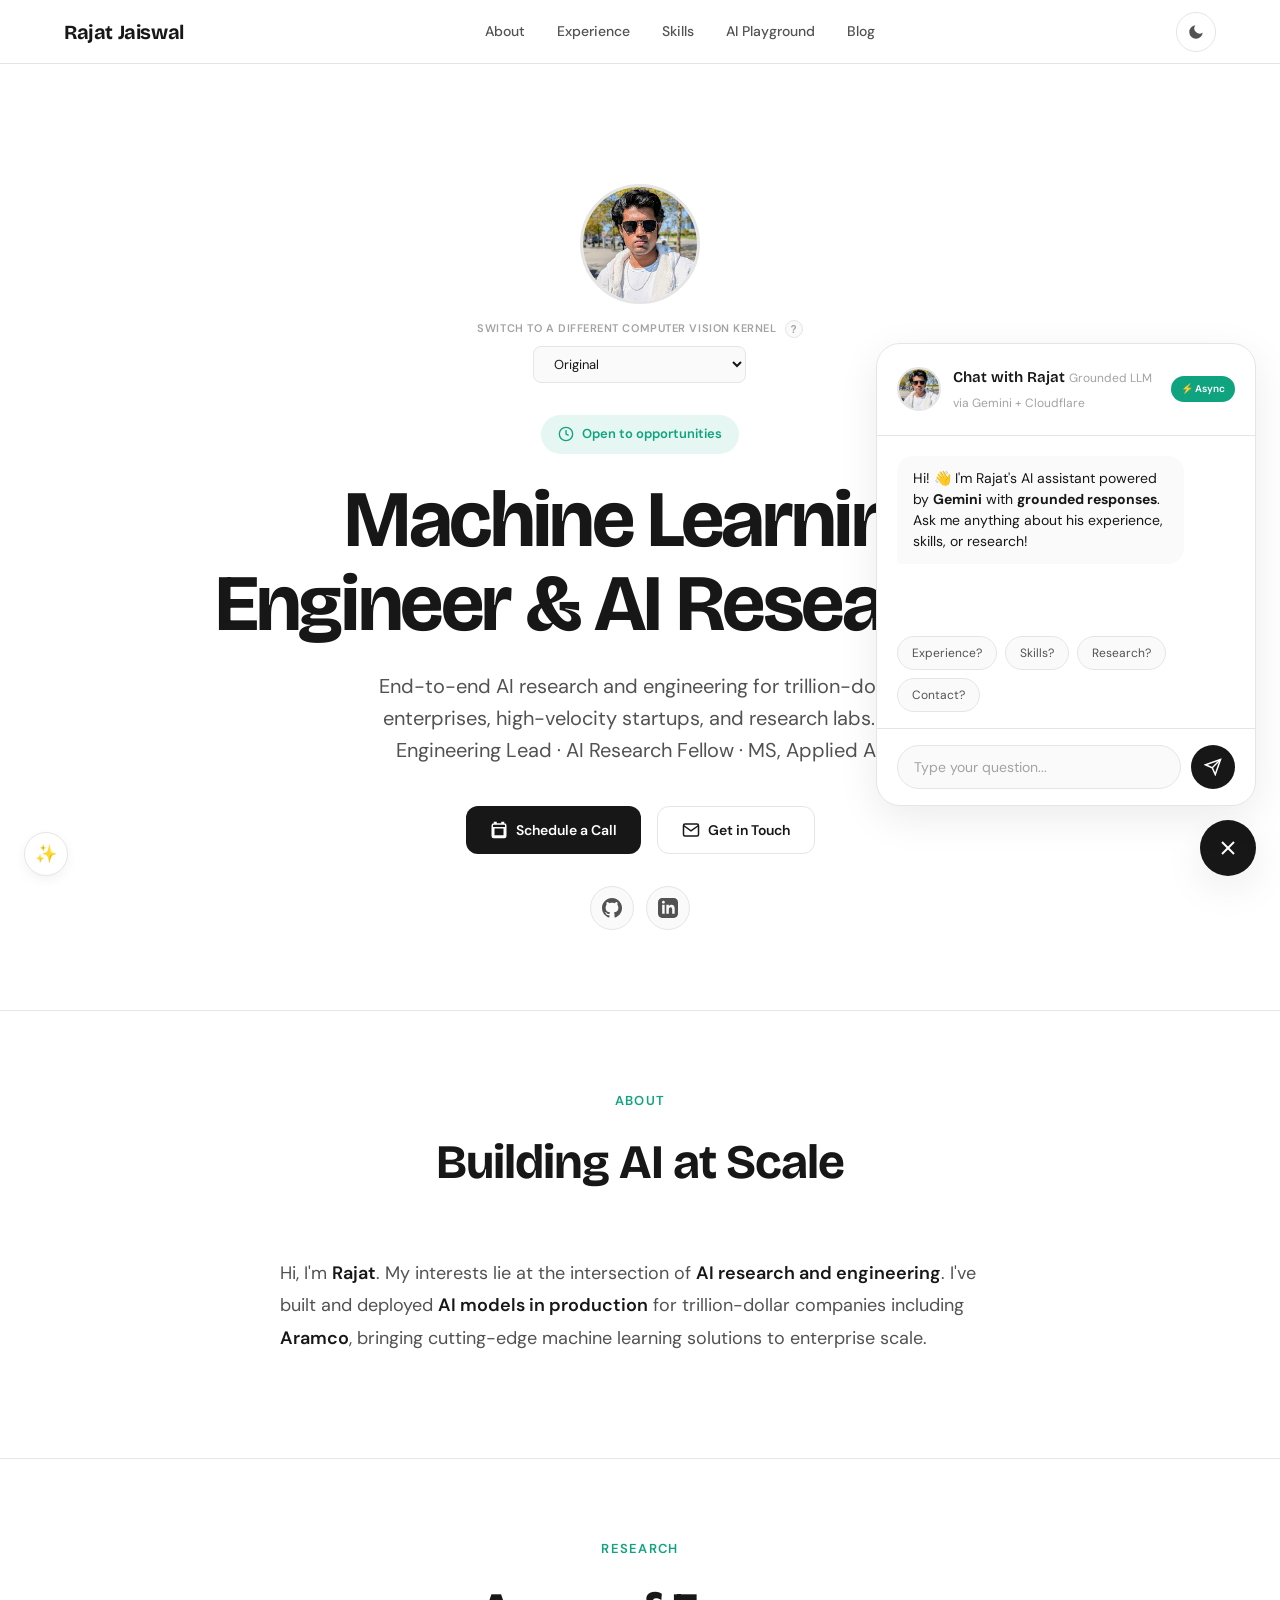
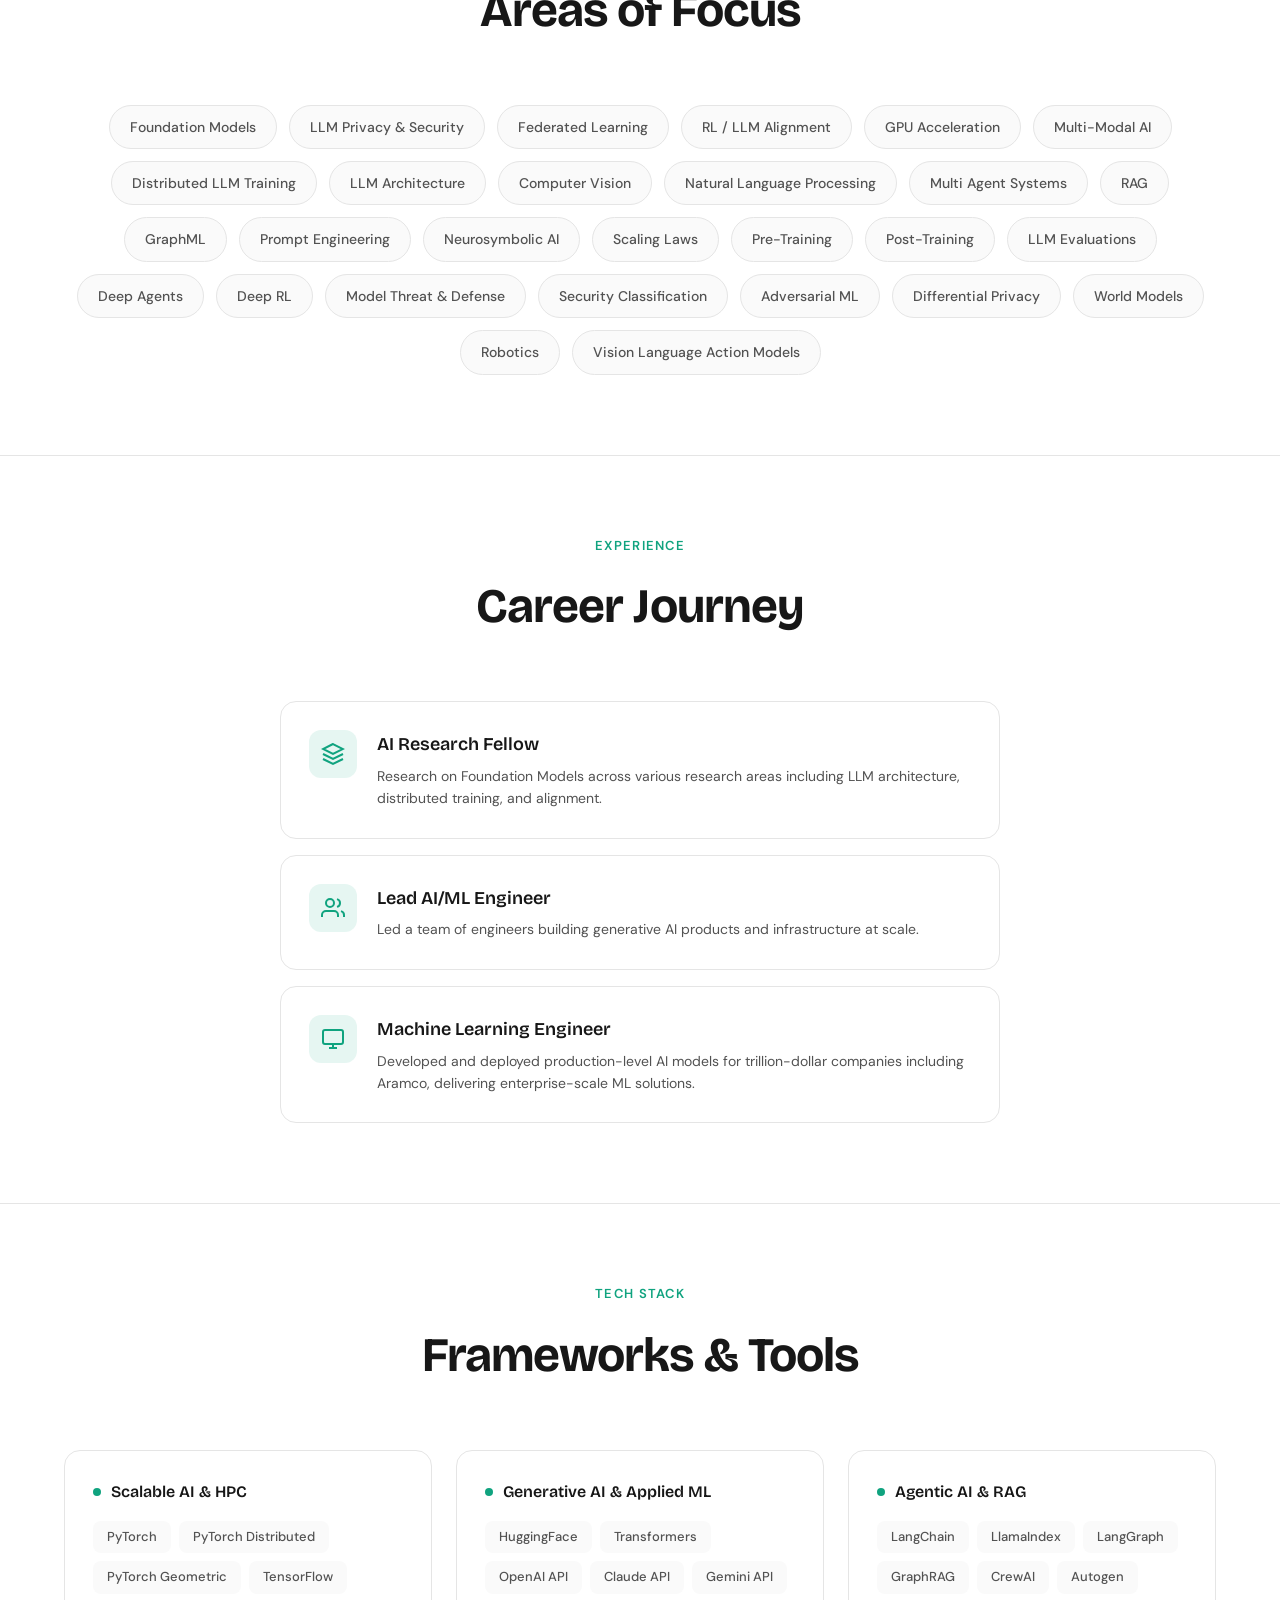
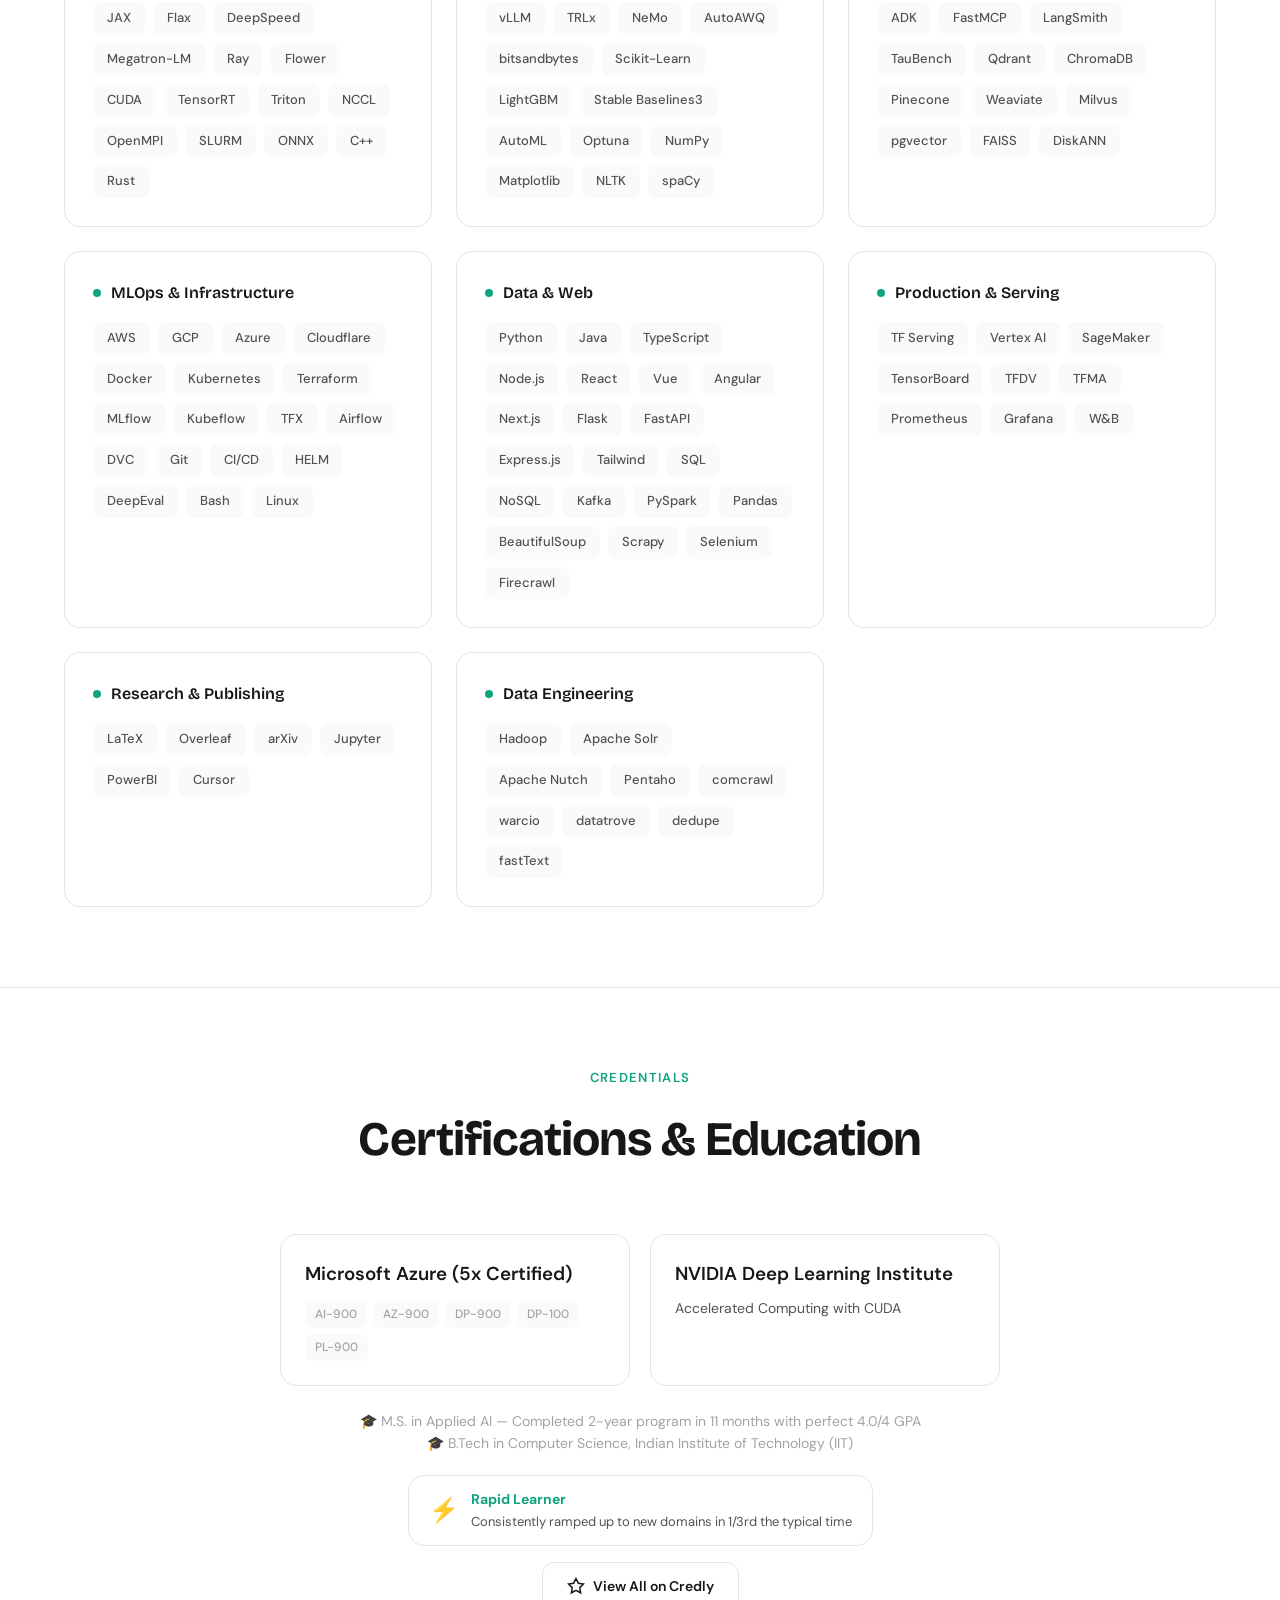
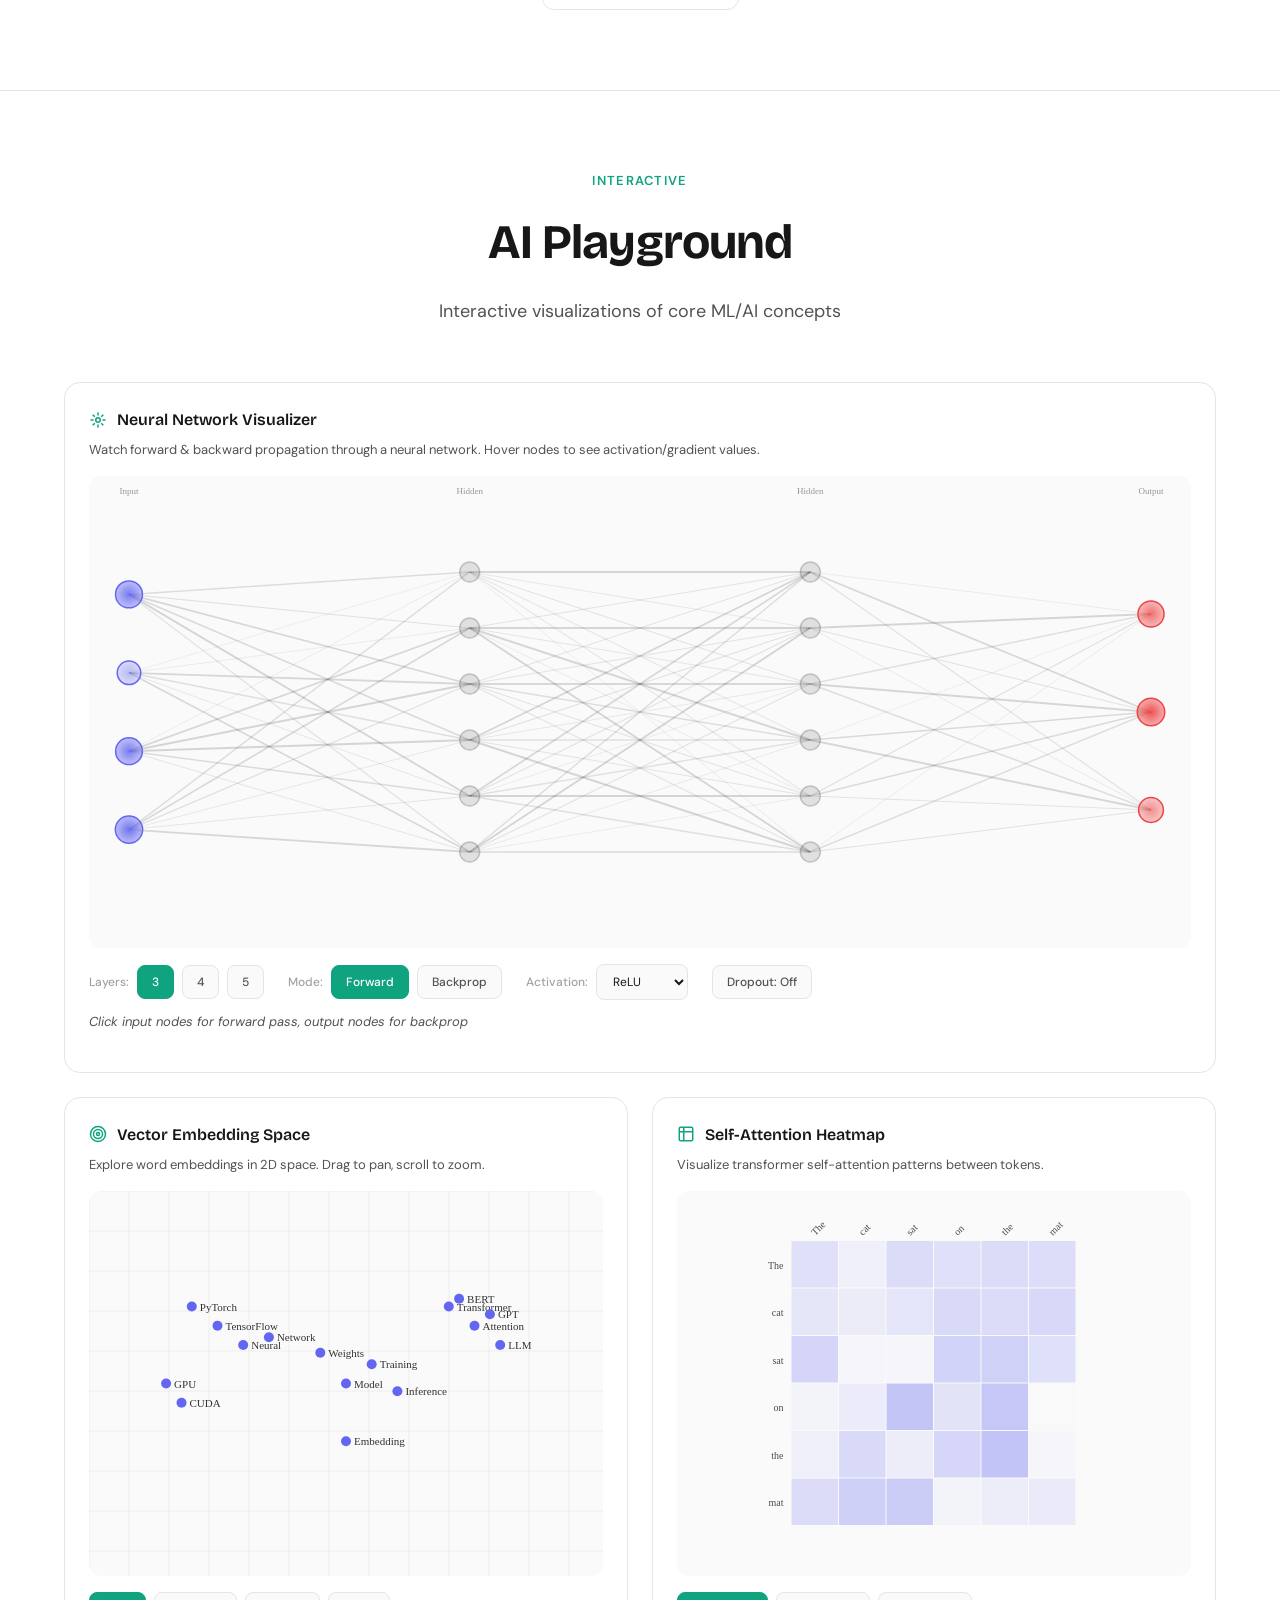
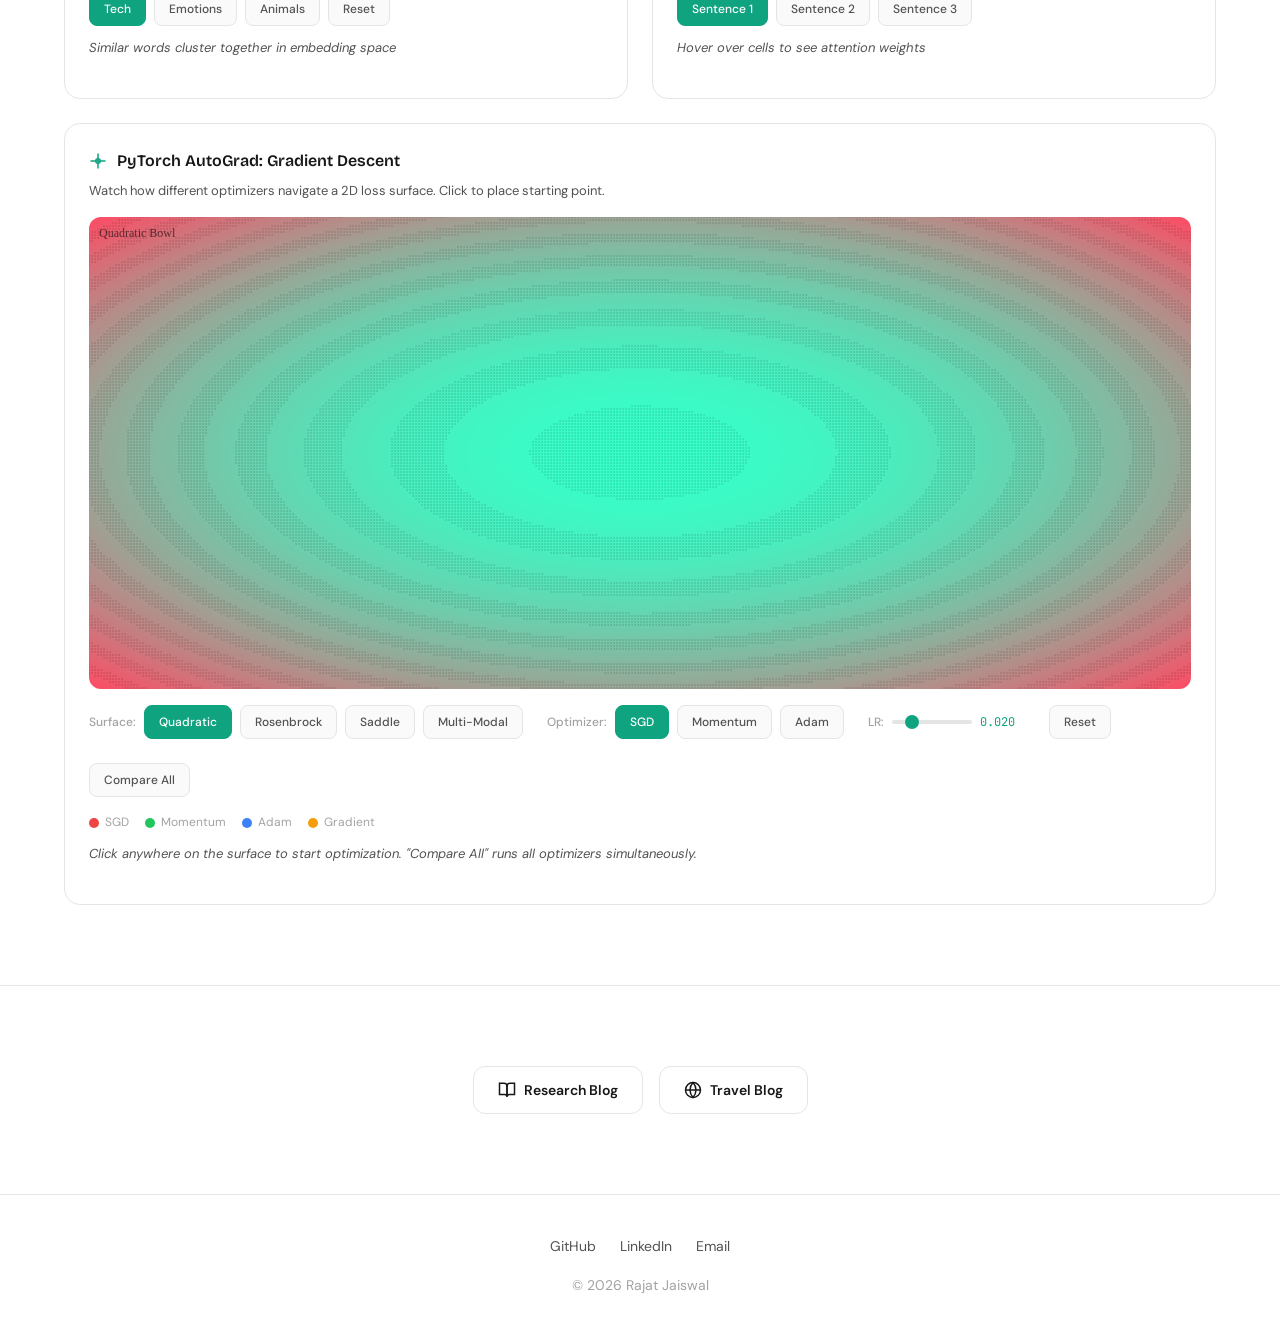
==== index.html @ 5aaa39d3 "Initial portfolio upload" ====
<!DOCTYPE html>
<html lang="en">
<head>
    <meta charset="UTF-8">
    <meta name="viewport" content="width=device-width, initial-scale=1.0">
    <title>Rajat Jaiswal | ML Engineer & AI Researcher</title>
    <meta name="description" content="Machine Learning Engineer and AI Researcher specializing in LLMs, Federated Learning, and Distributed Systems.">
    <link rel="preconnect" href="https://fonts.googleapis.com">
    <link rel="preconnect" href="https://fonts.gstatic.com" crossorigin>
    <link href="https://fonts.googleapis.com/css2?family=Bricolage+Grotesque:wght@400;500;600;700;800&family=DM+Sans:wght@300;400;500;600;700&family=JetBrains+Mono:wght@400;500&display=swap" rel="stylesheet">
    <link rel="stylesheet" href="css/styles.css">
</head>
<body>
    <!-- Navigation -->
    <nav class="nav">
        <div class="nav-container">
            <a href="/" class="nav-logo">Rajat Jaiswal</a>
            <div class="nav-links">
                <a href="#about" class="nav-link">About</a>
                <a href="#experience" class="nav-link">Experience</a>
                <a href="#skills" class="nav-link">Skills</a>
                <a href="#playground" class="nav-link">AI Playground</a>
                <a href="blog.html" class="nav-link">Blog</a>
            </div>
            <div class="nav-actions">
                <button class="theme-toggle" id="theme-toggle" aria-label="Toggle theme">
                    <svg class="moon-icon" xmlns="http://www.w3.org/2000/svg" viewBox="0 0 24 24" fill="currentColor"><path d="M21 12.79A9 9 0 1 1 11.21 3 7 7 0 0 0 21 12.79z"/></svg>
                    <svg class="sun-icon" xmlns="http://www.w3.org/2000/svg" viewBox="0 0 24 24" fill="none" stroke="currentColor" stroke-width="2"><circle cx="12" cy="12" r="5"/><line x1="12" y1="1" x2="12" y2="3"/><line x1="12" y1="21" x2="12" y2="23"/><line x1="4.22" y1="4.22" x2="5.64" y2="5.64"/><line x1="18.36" y1="18.36" x2="19.78" y2="19.78"/><line x1="1" y1="12" x2="3" y2="12"/><line x1="21" y1="12" x2="23" y2="12"/><line x1="4.22" y1="19.78" x2="5.64" y2="18.36"/><line x1="18.36" y1="5.64" x2="19.78" y2="4.22"/></svg>
                </button>
            </div>
        </div>
    </nav>

    <main class="main">
        <!-- Hero Section -->
        <section class="hero">
    <div class="container">
                <div class="profile-demo">
                    <img src="assets/profile.jpg" alt="Rajat Jaiswal" class="profile-pic" id="profile-img" crossorigin="anonymous">
                    <canvas id="profile-canvas" width="280" height="280"></canvas>
                    <div class="cv-filter-container">
                        <div class="cv-filter-header">
                            <label>Switch to a different Computer Vision Kernel</label>
                            <button class="cv-info-btn" id="cv-info-btn" title="Show kernel info">?</button>
                        </div>
                        <select id="cv-filter-select">
                            <option value="original">Original</option>
                            <option value="sobel">Sobel — Edge Detection</option>
                            <option value="prewitt">Prewitt — Edge Detection</option>
                            <option value="laplacian">Laplacian — 2nd Derivative</option>
                            <option value="gaussian">Gaussian Blur</option>
                            <option value="sharpen">Sharpen</option>
                            <option value="emboss">Emboss — 3D Effect</option>
                            <option value="grayscale">Grayscale</option>
                        </select>
                    </div>
                </div>
                
                <div class="cv-tooltip" id="cv-tooltip">
                    <div class="cv-tooltip-header">Computer Vision Kernel</div>
                    <h4 id="tooltip-title">Original Image</h4>
                    <p id="tooltip-desc">No kernel applied. The raw RGB image data.</p>
                    <div class="kernel-display" id="tooltip-kernel"></div>
                </div>

                <span class="hero-badge">
                    <svg width="16" height="16" viewBox="0 0 24 24" fill="none" stroke="currentColor" stroke-width="2"><circle cx="12" cy="12" r="10"/><path d="M12 6v6l4 2"/></svg>
                    Open to opportunities
                </span>
                <h1 class="hero-title">Machine Learning<br>Engineer & AI Researcher</h1>
                <p class="hero-subtitle">
                    End-to-end AI research and engineering for trillion-dollar enterprises, 
                    high-velocity startups, and research labs. AI Engineering Lead · AI Research Fellow · MS, Applied AI.
                </p>
                <div class="hero-actions">
                    <a href="https://calendly.com/onlinerj" target="_blank" class="btn btn-primary">
                        <svg viewBox="0 0 24 24" fill="none" stroke="currentColor" stroke-width="2"><path d="M19 4h-1V2h-2v2H8V2H6v2H5c-1.1 0-2 .9-2 2v14c0 1.1.9 2 2 2h14c1.1 0 2-.9 2-2V6c0-1.1-.9-2-2-2zm0 16H5V9h14v11z"/></svg>
                        Schedule a Call
                    </a>
                    <a href="mailto:onlinerj@live.com" class="btn btn-secondary">
                        <svg viewBox="0 0 24 24" fill="none" stroke="currentColor" stroke-width="2"><path d="M4 4h16c1.1 0 2 .9 2 2v12c0 1.1-.9 2-2 2H4c-1.1 0-2-.9-2-2V6c0-1.1.9-2 2-2z"/><path d="M22 6l-10 7L2 6"/></svg>
                        Get in Touch
                    </a>
                </div>
                <div class="social-links" style="margin-top: 32px;">
                    <a href="https://github.com/onlinerj" target="_blank" class="social-link" aria-label="GitHub">
                    <svg xmlns="http://www.w3.org/2000/svg" viewBox="0 0 24 24" fill="currentColor"><path d="M12 0c-6.626 0-12 5.373-12 12 0 5.302 3.438 9.8 8.207 11.387.599.111.793-.261.793-.577v-2.234c-3.338.726-4.033-1.416-4.033-1.416-.546-1.387-1.333-1.756-1.333-1.756-1.089-.745.083-.729.083-.729 1.205.084 1.839 1.237 1.839 1.237 1.07 1.834 2.807 1.304 3.492.997.107-.775.418-1.305.762-1.604-2.665-.305-5.467-1.334-5.467-5.931 0-1.311.469-2.381 1.236-3.221-.124-.303-.535-1.524.117-3.176 0 0 1.008-.322 3.301 1.23.957-.266 1.983-.399 3.003-.404 1.02.005 2.047.138 3.006.404 2.291-1.552 3.297-1.23 3.297-1.23.653 1.653.242 2.874.118 3.176.77.84 1.235 1.911 1.235 3.221 0 4.609-2.807 5.624-5.479 5.921.43.372.823 1.102.823 2.222v3.293c0 .319.192.694.801.576 4.765-1.589 8.199-6.086 8.199-11.386 0-6.627-5.373-12-12-12z"/></svg>
                </a>
                    <a href="https://linkedin.com/in/rajatjw" target="_blank" class="social-link" aria-label="LinkedIn">
                    <svg xmlns="http://www.w3.org/2000/svg" viewBox="0 0 24 24" fill="currentColor"><path d="M19 0h-14c-2.761 0-5 2.239-5 5v14c0 2.761 2.239 5 5 5h14c2.762 0 5-2.239 5-5v-14c0-2.761-2.238-5-5-5zm-11 19h-3v-11h3v11zm-1.5-12.268c-.966 0-1.75-.79-1.75-1.764s.784-1.764 1.75-1.764 1.75.79 1.75 1.764-.783 1.764-1.75 1.764zm13.5 12.268h-3v-5.604c0-3.368-4-3.113-4 0v5.604h-3v-11h3v1.765c1.396-2.586 7-2.777 7 2.476v6.759z"/></svg>
                </a>
                </div>
            </div>
        </section>

        <!-- About Section -->
        <section class="section" id="about">
            <div class="container">
                <div class="section-header">
                    <p class="section-label">About</p>
                    <h2 class="section-title">Building AI at Scale</h2>
                </div>
                <div class="about-content">
                    <p class="about-text">
                        Hi, I'm <strong>Rajat</strong>. My interests lie at the intersection of <strong>AI research and engineering</strong>. 
                        I've built and deployed <strong>AI models in production</strong> for trillion-dollar companies including <strong>Aramco</strong>, 
                        bringing cutting-edge machine learning solutions to enterprise scale.
            </p>
                </div>
            </div>
        </section>

        <!-- Research Areas -->
        <section class="section">
            <div class="container">
                <div class="section-header">
                    <p class="section-label">Research</p>
                    <h2 class="section-title">Areas of Focus</h2>
                </div>
                <div class="tags-grid">
                    <span class="tag">Foundation Models</span>
                <span class="tag">LLM Privacy & Security</span>
                <span class="tag">Federated Learning</span>
                <span class="tag">RL / LLM Alignment</span>
                <span class="tag">GPU Acceleration</span>
                <span class="tag">Multi-Modal AI</span>
                <span class="tag">Distributed LLM Training</span>
                <span class="tag">LLM Architecture</span>
                    <span class="tag">Computer Vision</span>
                    <span class="tag">Natural Language Processing</span>
                    <span class="tag">Multi Agent Systems</span>
                    <span class="tag">RAG</span>
                    <span class="tag">GraphML</span>
                    <span class="tag">Prompt Engineering</span>
                    <span class="tag">Neurosymbolic AI</span>
                    <span class="tag">Scaling Laws</span>
                    <span class="tag">Pre-Training</span>
                    <span class="tag">Post-Training</span>
                    <span class="tag">LLM Evaluations</span>
                    <span class="tag">Deep Agents</span>
                    <span class="tag">Deep RL</span>
                    <span class="tag">Model Threat & Defense</span>
                    <span class="tag">Security Classification</span>
                    <span class="tag">Adversarial ML</span>
                    <span class="tag">Differential Privacy</span>
                    <span class="tag">World Models</span>
                    <span class="tag">Robotics</span>
                    <span class="tag">Vision Language Action Models</span>
                </div>
            </div>
        </section>

        <!-- Experience -->
        <section class="section" id="experience">
            <div class="container">
                <div class="section-header">
                    <p class="section-label">Experience</p>
                    <h2 class="section-title">Career Journey</h2>
                </div>
                <div class="experience-grid">
                    <div class="experience-card">
                        <div class="experience-icon">
                            <svg viewBox="0 0 24 24" fill="none" stroke="currentColor" stroke-width="2"><path d="M12 2L2 7l10 5 10-5-10-5zM2 17l10 5 10-5M2 12l10 5 10-5"/></svg>
                        </div>
                        <div class="experience-content">
                            <h3 class="experience-title">AI Research Fellow</h3>
                            <p class="experience-desc">Research on Foundation Models across various research areas including LLM architecture, distributed training, and alignment.</p>
                        </div>
                    </div>
                    <div class="experience-card">
                        <div class="experience-icon">
                            <svg viewBox="0 0 24 24" fill="none" stroke="currentColor" stroke-width="2"><path d="M17 21v-2a4 4 0 0 0-4-4H5a4 4 0 0 0-4 4v2"/><circle cx="9" cy="7" r="4"/><path d="M23 21v-2a4 4 0 0 0-3-3.87"/><path d="M16 3.13a4 4 0 0 1 0 7.75"/></svg>
                        </div>
                        <div class="experience-content">
                            <h3 class="experience-title">Lead AI/ML Engineer</h3>
                            <p class="experience-desc">Led a team of engineers building generative AI products and infrastructure at scale.</p>
                        </div>
                    </div>
                    <div class="experience-card">
                        <div class="experience-icon">
                            <svg viewBox="0 0 24 24" fill="none" stroke="currentColor" stroke-width="2"><rect x="2" y="3" width="20" height="14" rx="2"/><path d="M8 21h8"/><path d="M12 17v4"/></svg>
                        </div>
                        <div class="experience-content">
                            <h3 class="experience-title">Machine Learning Engineer</h3>
                            <p class="experience-desc">Developed and deployed production-level AI models for trillion-dollar companies including Aramco, delivering enterprise-scale ML solutions.</p>
                        </div>
                    </div>
                </div>
            </div>
        </section>

        <!-- Skills -->
        <section class="section" id="skills">
            <div class="container">
                <div class="section-header">
                    <p class="section-label">Tech Stack</p>
                    <h2 class="section-title">Frameworks & Tools</h2>
                </div>
                <div class="skills-grid">
                    <div class="skill-card">
                        <h3 class="skill-card-title">Scalable AI & HPC</h3>
                        <div class="skill-list">
                            <span class="skill-item">PyTorch</span>
                            <span class="skill-item">PyTorch Distributed</span>
                            <span class="skill-item">PyTorch Geometric</span>
                            <span class="skill-item">TensorFlow</span>
                            <span class="skill-item">JAX</span>
                            <span class="skill-item">Flax</span>
                            <span class="skill-item">DeepSpeed</span>
                            <span class="skill-item">Megatron-LM</span>
                            <span class="skill-item">Ray</span>
                            <span class="skill-item">Flower</span>
                            <span class="skill-item">CUDA</span>
                            <span class="skill-item">TensorRT</span>
                            <span class="skill-item">Triton</span>
                            <span class="skill-item">NCCL</span>
                            <span class="skill-item">OpenMPI</span>
                            <span class="skill-item">SLURM</span>
                            <span class="skill-item">ONNX</span>
                            <span class="skill-item">C++</span>
                            <span class="skill-item">Rust</span>
                        </div>
                    </div>
                    <div class="skill-card">
                        <h3 class="skill-card-title">Generative AI & Applied ML</h3>
                        <div class="skill-list">
                            <span class="skill-item">HuggingFace</span>
                            <span class="skill-item">Transformers</span>
                            <span class="skill-item">OpenAI API</span>
                            <span class="skill-item">Claude API</span>
                            <span class="skill-item">Gemini API</span>
                            <span class="skill-item">vLLM</span>
                            <span class="skill-item">TRLx</span>
                            <span class="skill-item">NeMo</span>
                            <span class="skill-item">AutoAWQ</span>
                            <span class="skill-item">bitsandbytes</span>
                            <span class="skill-item">Scikit-Learn</span>
                            <span class="skill-item">LightGBM</span>
                            <span class="skill-item">Stable Baselines3</span>
                            <span class="skill-item">AutoML</span>
                            <span class="skill-item">Optuna</span>
                            <span class="skill-item">NumPy</span>
                            <span class="skill-item">Matplotlib</span>
                            <span class="skill-item">NLTK</span>
                            <span class="skill-item">spaCy</span>
                        </div>
                    </div>
                    <div class="skill-card">
                        <h3 class="skill-card-title">Agentic AI & RAG</h3>
                        <div class="skill-list">
                            <span class="skill-item">LangChain</span>
                            <span class="skill-item">LlamaIndex</span>
                            <span class="skill-item">LangGraph</span>
                            <span class="skill-item">GraphRAG</span>
                            <span class="skill-item">CrewAI</span>
                            <span class="skill-item">Autogen</span>
                            <span class="skill-item">ADK</span>
                            <span class="skill-item">FastMCP</span>
                            <span class="skill-item">LangSmith</span>
                            <span class="skill-item">TauBench</span>
                            <span class="skill-item">Qdrant</span>
                            <span class="skill-item">ChromaDB</span>
                            <span class="skill-item">Pinecone</span>
                            <span class="skill-item">Weaviate</span>
                            <span class="skill-item">Milvus</span>
                            <span class="skill-item">pgvector</span>
                            <span class="skill-item">FAISS</span>
                            <span class="skill-item">DiskANN</span>
                        </div>
                    </div>
                    <div class="skill-card">
                        <h3 class="skill-card-title">MLOps & Infrastructure</h3>
                        <div class="skill-list">
                            <span class="skill-item">AWS</span>
                            <span class="skill-item">GCP</span>
                            <span class="skill-item">Azure</span>
                            <span class="skill-item">Cloudflare</span>
                            <span class="skill-item">Docker</span>
                            <span class="skill-item">Kubernetes</span>
                            <span class="skill-item">Terraform</span>
                            <span class="skill-item">MLflow</span>
                            <span class="skill-item">Kubeflow</span>
                            <span class="skill-item">TFX</span>
                            <span class="skill-item">Airflow</span>
                            <span class="skill-item">DVC</span>
                            <span class="skill-item">Git</span>
                            <span class="skill-item">CI/CD</span>
                            <span class="skill-item">HELM</span>
                            <span class="skill-item">DeepEval</span>
                            <span class="skill-item">Bash</span>
                            <span class="skill-item">Linux</span>
                        </div>
                    </div>
                    <div class="skill-card">
                        <h3 class="skill-card-title">Data & Web</h3>
                        <div class="skill-list">
                            <span class="skill-item">Python</span>
                            <span class="skill-item">Java</span>
                            <span class="skill-item">TypeScript</span>
                            <span class="skill-item">Node.js</span>
                            <span class="skill-item">React</span>
                            <span class="skill-item">Vue</span>
                            <span class="skill-item">Angular</span>
                            <span class="skill-item">Next.js</span>
                            <span class="skill-item">Flask</span>
                            <span class="skill-item">FastAPI</span>
                            <span class="skill-item">Express.js</span>
                            <span class="skill-item">Tailwind</span>
                            <span class="skill-item">SQL</span>
                            <span class="skill-item">NoSQL</span>
                            <span class="skill-item">Kafka</span>
                            <span class="skill-item">PySpark</span>
                            <span class="skill-item">Pandas</span>
                            <span class="skill-item">BeautifulSoup</span>
                            <span class="skill-item">Scrapy</span>
                            <span class="skill-item">Selenium</span>
                            <span class="skill-item">Firecrawl</span>
                        </div>
                    </div>
                    <div class="skill-card">
                        <h3 class="skill-card-title">Production & Serving</h3>
                        <div class="skill-list">
                            <span class="skill-item">TF Serving</span>
                            <span class="skill-item">Vertex AI</span>
                            <span class="skill-item">SageMaker</span>
                            <span class="skill-item">TensorBoard</span>
                            <span class="skill-item">TFDV</span>
                            <span class="skill-item">TFMA</span>
                            <span class="skill-item">Prometheus</span>
                            <span class="skill-item">Grafana</span>
                            <span class="skill-item">W&B</span>
                        </div>
                    </div>
                    <div class="skill-card">
                        <h3 class="skill-card-title">Research & Publishing</h3>
                        <div class="skill-list">
                            <span class="skill-item">LaTeX</span>
                            <span class="skill-item">Overleaf</span>
                            <span class="skill-item">arXiv</span>
                            <span class="skill-item">Jupyter</span>
                            <span class="skill-item">PowerBI</span>
                            <span class="skill-item">Cursor</span>
                        </div>
                    </div>
                    <div class="skill-card">
                        <h3 class="skill-card-title">Data Engineering</h3>
                        <div class="skill-list">
                            <span class="skill-item">Hadoop</span>
                            <span class="skill-item">Apache Solr</span>
                            <span class="skill-item">Apache Nutch</span>
                            <span class="skill-item">Pentaho</span>
                            <span class="skill-item">comcrawl</span>
                            <span class="skill-item">warcio</span>
                            <span class="skill-item">datatrove</span>
                            <span class="skill-item">dedupe</span>
                            <span class="skill-item">fastText</span>
                        </div>
                    </div>
                </div>
            </div>
        </section>

        <!-- Credentials -->
        <section class="section">
            <div class="container">
                <div class="section-header">
                    <p class="section-label">Credentials</p>
                    <h2 class="section-title">Certifications & Education</h2>
                </div>
                <div class="cert-grid">
                    <div class="cert-card">
                        <h3 class="cert-title">Microsoft Azure (5x Certified)</h3>
                        <div class="cert-badges">
                            <span class="cert-badge">AI-900</span>
                            <span class="cert-badge">AZ-900</span>
                            <span class="cert-badge">DP-900</span>
                            <span class="cert-badge">DP-100</span>
                            <span class="cert-badge">PL-900</span>
                        </div>
                    </div>
                    <div class="cert-card">
                        <h3 class="cert-title">NVIDIA Deep Learning Institute</h3>
                        <p class="cert-desc">Accelerated Computing with CUDA</p>
                    </div>
                </div>
                <p style="text-align: center; margin-top: 24px; font-size: 14px; color: var(--text-muted);">
                    <span style="color: var(--accent);">🎓</span> M.S. in Applied AI — Completed 2-year program in 11 months with perfect 4.0/4 GPA<br>
                    <span style="color: #e6a817;">🎓</span> B.Tech in Computer Science, Indian Institute of Technology (IIT)
                </p>
                <div class="rapid-learner-badge">
                    <span class="rapid-icon">⚡</span>
                    <div class="rapid-content">
                        <span class="rapid-title">Rapid Learner</span>
                        <span class="rapid-desc">Consistently ramped up to new domains in 1/3rd the typical time</span>
                    </div>
                </div>
                <div style="text-align: center; margin-top: 16px;">
                    <a href="https://credly.com/users/rajat.jaiswal" target="_blank" class="btn btn-secondary">
                        <svg viewBox="0 0 24 24" fill="none" stroke="currentColor" stroke-width="2"><path d="M12 2l3.09 6.26L22 9.27l-5 4.87 1.18 6.88L12 17.77l-6.18 3.25L7 14.14 2 9.27l6.91-1.01L12 2z"/></svg>
                        View All on Credly
                    </a>
                </div>
            </div>
        </section>

        <!-- AI Playground -->
        <section class="section" id="playground">
            <div class="container">
                <div class="section-header">
                    <p class="section-label">Interactive</p>
                    <h2 class="section-title">AI Playground</h2>
                    <p class="section-desc">Interactive visualizations of core ML/AI concepts</p>
                </div>
                <div class="demos-grid">
                    <!-- Neural Network Visualizer (Wide) -->
                    <div class="demo-card wide">
                        <h3>
                            <svg viewBox="0 0 24 24" fill="none" stroke="currentColor" stroke-width="2"><circle cx="12" cy="12" r="3"/><path d="M12 2v4m0 12v4M2 12h4m12 0h4M4.93 4.93l2.83 2.83m8.48 8.48l2.83 2.83M4.93 19.07l2.83-2.83m8.48-8.48l2.83-2.83"/></svg>
                            Neural Network Visualizer
                        </h3>
                        <p>Watch forward & backward propagation through a neural network. Hover nodes to see activation/gradient values.</p>
                        <div class="demo-canvas-container">
                            <canvas id="nn-canvas" class="demo-canvas"></canvas>
                            <div id="nn-tooltip" class="nn-tooltip"></div>
                        </div>
                        <div class="demo-controls-row">
                            <div class="demo-controls-group">
                                <label>Layers:</label>
                                <button class="demo-btn active" onclick="nnSetLayers(3)">3</button>
                                <button class="demo-btn" onclick="nnSetLayers(4)">4</button>
                                <button class="demo-btn" onclick="nnSetLayers(5)">5</button>
                            </div>
                            <div class="demo-controls-group">
                                <label>Mode:</label>
                                <button class="demo-btn active" onclick="nnSetMode('forward')">Forward</button>
                                <button class="demo-btn" onclick="nnSetMode('backward')">Backprop</button>
                            </div>
                            <div class="demo-controls-group">
                                <label>Activation:</label>
                                <select id="nn-activation" class="demo-select" onchange="nnSetActivation(this.value)">
                                    <option value="relu">ReLU</option>
                                    <option value="sigmoid">Sigmoid</option>
                                    <option value="tanh">Tanh</option>
                                </select>
                            </div>
                            <button class="demo-btn" id="nn-dropout-btn" onclick="nnToggleDropout()">Dropout: Off</button>
                        </div>
                        <p class="demo-info">Click input nodes for forward pass, output nodes for backprop</p>
                    </div>

                    <!-- Embedding Space Explorer -->
                    <div class="demo-card">
                        <h3>
                            <svg viewBox="0 0 24 24" fill="none" stroke="currentColor" stroke-width="2"><circle cx="12" cy="12" r="10"/><circle cx="12" cy="12" r="6"/><circle cx="12" cy="12" r="2"/></svg>
                            Vector Embedding Space
                        </h3>
                        <p>Explore word embeddings in 2D space. Drag to pan, scroll to zoom.</p>
                        <div class="demo-canvas-container">
                            <canvas id="embed-canvas" class="demo-canvas"></canvas>
                        </div>
                        <div class="demo-controls">
                            <button class="demo-btn active" onclick="embedSetCategory('tech')">Tech</button>
                            <button class="demo-btn" onclick="embedSetCategory('emotions')">Emotions</button>
                            <button class="demo-btn" onclick="embedSetCategory('animals')">Animals</button>
                            <button class="demo-btn" onclick="embedReset()">Reset</button>
                        </div>
                        <p class="demo-info">Similar words cluster together in embedding space</p>
                    </div>

                    <!-- Attention Heatmap -->
                    <div class="demo-card">
                        <h3>
                            <svg viewBox="0 0 24 24" fill="none" stroke="currentColor" stroke-width="2"><rect x="3" y="3" width="18" height="18" rx="2"/><path d="M3 9h18M9 3v18"/></svg>
                            Self-Attention Heatmap
                        </h3>
                        <p>Visualize transformer self-attention patterns between tokens.</p>
                        <div class="demo-canvas-container">
                            <canvas id="attn-canvas" class="demo-canvas"></canvas>
                        </div>
                        <div class="demo-controls">
                            <button class="demo-btn active" onclick="attnSetSentence(0)">Sentence 1</button>
                            <button class="demo-btn" onclick="attnSetSentence(1)">Sentence 2</button>
                            <button class="demo-btn" onclick="attnSetSentence(2)">Sentence 3</button>
                        </div>
                        <p class="demo-info">Hover over cells to see attention weights</p>
                    </div>

                    <!-- Gradient Descent Visualizer (Wide) -->
                    <div class="demo-card wide" id="gd-demo-card">
                        <h3>
                            <svg viewBox="0 0 24 24" fill="none" stroke="currentColor" stroke-width="2"><path d="M12 2v20M2 12h20"/><circle cx="12" cy="12" r="3"/></svg>
                            PyTorch AutoGrad: Gradient Descent
                        </h3>
                        <p>Watch how different optimizers navigate a 2D loss surface. Click to place starting point.</p>
                        <div class="demo-canvas-container">
                            <canvas id="gd-canvas" class="demo-canvas"></canvas>
                        </div>
                        <div class="demo-controls-row">
                            <div class="demo-controls-group">
                                <label>Surface:</label>
                                <button class="demo-btn active" onclick="gdSetSurface('quadratic')">Quadratic</button>
                                <button class="demo-btn" onclick="gdSetSurface('rosenbrock')">Rosenbrock</button>
                                <button class="demo-btn" onclick="gdSetSurface('saddle')">Saddle</button>
                                <button class="demo-btn" onclick="gdSetSurface('multimodal')">Multi-Modal</button>
                            </div>
                            <div class="demo-controls-group">
                                <label>Optimizer:</label>
                                <button class="demo-btn active" onclick="gdSetOptimizer('sgd')">SGD</button>
                                <button class="demo-btn" onclick="gdSetOptimizer('momentum')">Momentum</button>
                                <button class="demo-btn" onclick="gdSetOptimizer('adam')">Adam</button>
                            </div>
                            <div class="demo-controls-group">
                                <label>LR:</label>
                                <input type="range" id="gd-lr" class="demo-slider" min="1" max="100" value="20">
                                <span class="demo-value" id="gd-lr-val">0.020</span>
                            </div>
                            <button class="demo-btn" onclick="gdReset()">Reset</button>
                            <button class="demo-btn" id="gd-compare-btn" onclick="gdCompare()">Compare All</button>
                        </div>
                        <div class="gd-legend">
                            <div class="gd-legend-item"><div class="gd-legend-dot" style="background: #ef4444;"></div>SGD</div>
                            <div class="gd-legend-item"><div class="gd-legend-dot" style="background: #22c55e;"></div>Momentum</div>
                            <div class="gd-legend-item"><div class="gd-legend-dot" style="background: #3b82f6;"></div>Adam</div>
                            <div class="gd-legend-item"><div class="gd-legend-dot" style="background: #f59e0b;"></div>Gradient</div>
                        </div>
                        <p class="demo-info">Click anywhere on the surface to start optimization. "Compare All" runs all optimizers simultaneously.</p>
                    </div>
            </div>
            </div>
        </section>

        <!-- CTA -->
        <section class="section">
            <div class="container" style="text-align: center;">
                <div class="hero-actions">
                    <a href="blog.html" class="btn btn-secondary">
                        <svg viewBox="0 0 24 24" fill="none" stroke="currentColor" stroke-width="2"><path d="M2 3h6a4 4 0 0 1 4 4v14a3 3 0 0 0-3-3H2z"/><path d="M22 3h-6a4 4 0 0 0-4 4v14a3 3 0 0 1 3-3h7z"/></svg>
                        Research Blog
                    </a>
                    <a href="travel.html" class="btn btn-secondary">
                        <svg viewBox="0 0 24 24" fill="none" stroke="currentColor" stroke-width="2"><circle cx="12" cy="12" r="10"/><path d="M2 12h20"/><path d="M12 2a15.3 15.3 0 0 1 4 10 15.3 15.3 0 0 1-4 10 15.3 15.3 0 0 1-4-10 15.3 15.3 0 0 1 4-10z"/></svg>
                        Travel Blog
                    </a>
                </div>
            </div>
        </section>
    </main>

    <!-- Footer -->
    <footer class="footer">
        <div class="container">
            <div class="footer-links">
                <a href="https://github.com/onlinerj" target="_blank" class="footer-link">GitHub</a>
                <a href="https://linkedin.com/in/rajatjw" target="_blank" class="footer-link">LinkedIn</a>
                <a href="mailto:onlinerj@live.com" class="footer-link">Email</a>
            </div>
            <p class="footer-text">© <span id="year"></span> Rajat Jaiswal</p>
        </div>
        </footer>

    <!-- Subtle AI Wisdom Widget -->
    <div class="wisdom-widget" id="wisdom-widget">
        <button class="wisdom-toggle" id="wisdom-toggle" title="AI Wisdom">
            <span class="wisdom-icon">✨</span>
            <span class="wisdom-close">×</span>
        </button>
        <div class="wisdom-card" id="wisdom-card">
            <img class="wisdom-image" id="wisdom-image" alt="AI Inspiration" />
            <span class="multimodal-badge" title="Images generated via Multimodal AI">
                🎨 Text→Image
                <div class="multimodal-tooltip">
                    <h4>Multimodal API + Prompt Engineering</h4>
                    <p>Images generated via <strong>Pollinations.ai</strong> Text-to-Image API with crafted prompts.</p>
                    <p>Each affirmation uses <strong>prompt engineering</strong> techniques—specific keywords, style modifiers, and seeds—to generate consistent, themed AI artwork.</p>
                </div>
            </span>
            <p class="wisdom-text" id="wisdom-text"></p>
            <span class="wisdom-hint">Click for more • Powered by Pollinations.ai</span>
        </div>
    </div>

    <!-- Chatbot Widget -->
    <div class="chatbot-container" id="chatbot-container">
        <button class="chatbot-toggle" id="chatbot-toggle" title="Chat with me">
            <svg class="chat-icon" viewBox="0 0 24 24" fill="none" stroke="currentColor" stroke-width="2">
                <path d="M21 15a2 2 0 0 1-2 2H7l-4 4V5a2 2 0 0 1 2-2h14a2 2 0 0 1 2 2z"/>
            </svg>
            <svg class="close-icon" viewBox="0 0 24 24" fill="none" stroke="currentColor" stroke-width="2">
                <line x1="18" y1="6" x2="6" y2="18"/><line x1="6" y1="6" x2="18" y2="18"/>
            </svg>
        </button>
        
        <div class="chatbot-window" id="chatbot-window">
            <div class="chatbot-header">
                <img src="assets/profile.jpg" alt="Rajat" class="chatbot-avatar">
                <div class="chatbot-header-info">
                    <span class="chatbot-name">Chat with Rajat</span>
                    <span class="chatbot-status">Grounded LLM via Gemini + Cloudflare</span>
                </div>
                <div class="async-badge" id="async-badge">
                    ⚡ Async
                    <div class="async-tooltip">
                        <h4>⚡ Async/Await Pattern</h4>
                        <p>This chatbot uses modern JavaScript async/await for non-blocking API calls to the Gemini LLM backend.</p>
                        <code>const response = await fetch(api);</code>
                    </div>
                </div>
                <button class="chatbot-close-btn" id="chatbot-close-btn" title="Close chat">
                    <svg viewBox="0 0 24 24" fill="none" stroke="currentColor" stroke-width="2">
                        <line x1="18" y1="6" x2="6" y2="18"/><line x1="6" y1="6" x2="18" y2="18"/>
                    </svg>
                </button>
            </div>
            
            <div class="chatbot-messages" id="chatbot-messages">
                <div class="chat-message bot">
                    <div class="message-content">
                        Hi! 👋 I'm Rajat's AI assistant powered by <strong>Gemini</strong> with <strong>grounded responses</strong>. Ask me anything about his experience, skills, or research!
                    </div>
                </div>
            </div>
            
            <div class="chatbot-suggestions" id="chatbot-suggestions">
                <button class="suggestion-chip" data-question="What's your experience?">Experience?</button>
                <button class="suggestion-chip" data-question="What are your skills?">Skills?</button>
                <button class="suggestion-chip" data-question="Tell me about your research">Research?</button>
                <button class="suggestion-chip" data-question="How can I contact you?">Contact?</button>
            </div>
            
            <div class="chatbot-input-container">
                <input type="text" class="chatbot-input" id="chatbot-input" placeholder="Type your question..." autocomplete="off">
                <button class="chatbot-send" id="chatbot-send">
                    <svg viewBox="0 0 24 24" fill="none" stroke="currentColor" stroke-width="2">
                        <line x1="22" y1="2" x2="11" y2="13"/><polygon points="22 2 15 22 11 13 2 9 22 2"/>
                    </svg>
                </button>
            </div>
        </div>
    </div>

    <script src="js/main.js"></script>
</body>
</html>
---- css/styles.css ----
/* OpenAI-Inspired Modern Design */
/* Clean, minimal, typography-focused */

@import url('https://fonts.googleapis.com/css2?family=Bricolage+Grotesque:wght@400;500;600;700;800&family=DM+Sans:wght@300;400;500;600;700&family=JetBrains+Mono:wght@400;500&display=swap');

:root {
    --bg: #ffffff;
    --bg-secondary: #fafafa;
    --bg-card: #ffffff;
    --text: #171717;
    --text-secondary: #525252;
    --text-muted: #a3a3a3;
    --accent: #10a37f;
    --accent-hover: #0d8a6a;
    --accent-light: rgba(16, 163, 127, 0.1);
    --border: #e5e5e5;
    --border-light: #f0f0f0;
    --shadow-sm: 0 1px 2px rgba(0, 0, 0, 0.04);
    --shadow-md: 0 4px 12px rgba(0, 0, 0, 0.05);
    --shadow-lg: 0 12px 40px rgba(0, 0, 0, 0.08);
    --radius-sm: 8px;
    --radius-md: 12px;
    --radius-lg: 16px;
    --radius-xl: 24px;
    --transition: 0.2s ease;
}

/* Dark Mode */
[data-theme="dark"] {
    --bg: #0d0d0d;
    --bg-secondary: #171717;
    --bg-card: #1a1a1a;
    --text: #fafafa;
    --text-secondary: #a3a3a3;
    --text-muted: #737373;
    --accent: #10a37f;
    --accent-hover: #1db990;
    --accent-light: rgba(16, 163, 127, 0.15);
    --border: #2a2a2a;
    --border-light: #222222;
    --shadow-sm: 0 1px 2px rgba(0, 0, 0, 0.2);
    --shadow-md: 0 4px 12px rgba(0, 0, 0, 0.3);
    --shadow-lg: 0 12px 40px rgba(0, 0, 0, 0.4);
}

* {
    margin: 0;
    padding: 0;
    box-sizing: border-box;
}

html {
    scroll-behavior: smooth;
    overflow-x: hidden;
}

body {
    font-family: 'DM Sans', -apple-system, BlinkMacSystemFont, sans-serif;
    background: var(--bg);
    color: var(--text);
    line-height: 1.6;
    font-weight: 400;
    min-height: 100vh;
    font-size: 16px;
    -webkit-font-smoothing: antialiased;
    -moz-osx-font-smoothing: grayscale;
    overflow-x: hidden;
}

/* ==========================================
   NAVIGATION
   ========================================== */
.nav {
    position: fixed;
    top: 0;
    left: 0;
    right: 0;
    height: 64px;
    background: var(--bg);
    border-bottom: 1px solid var(--border);
    z-index: 1000;
    transition: all var(--transition);
}

.nav-container {
    max-width: 1200px;
    margin: 0 auto;
    padding: 0 24px;
    height: 100%;
    display: flex;
    align-items: center;
    justify-content: space-between;
}

.nav-logo {
    font-family: 'Bricolage Grotesque', sans-serif;
    font-size: 20px;
    font-weight: 700;
    color: var(--text);
    text-decoration: none;
    letter-spacing: -0.02em;
}

.nav-links {
    display: flex;
    align-items: center;
    gap: 32px;
}

.nav-link {
    font-size: 14px;
    font-weight: 500;
    color: var(--text-secondary);
    text-decoration: none;
    transition: color var(--transition);
}

.nav-link:hover {
    color: var(--text);
}

.nav-actions {
    display: flex;
    align-items: center;
    gap: 12px;
}

.theme-toggle {
    width: 40px;
    height: 40px;
    border-radius: 50%;
    border: 1px solid var(--border);
    background: transparent;
    color: var(--text-secondary);
    cursor: pointer;
    display: flex;
    align-items: center;
    justify-content: center;
    transition: all var(--transition);
}

.theme-toggle:hover {
    background: var(--bg-secondary);
    color: var(--text);
}

.theme-toggle svg {
    width: 18px;
    height: 18px;
}

.theme-toggle .sun-icon { display: none; }
.theme-toggle .moon-icon { display: block; }
[data-theme="dark"] .theme-toggle .sun-icon { display: block; }
[data-theme="dark"] .theme-toggle .moon-icon { display: none; }

/* ==========================================
   MAIN CONTAINER
   ========================================== */
.main {
    padding-top: 64px;
}

.container {
    max-width: 1200px;
    margin: 0 auto;
    padding: 0 24px;
}

.container-narrow {
    max-width: 720px;
    margin: 0 auto;
    padding: 0 24px;
}

/* ==========================================
   HERO SECTION
   ========================================== */
.hero {
    padding: 120px 0 80px;
    text-align: center;
}

.hero-badge {
    display: inline-flex;
    align-items: center;
    gap: 8px;
    padding: 8px 16px;
    background: var(--accent-light);
    color: var(--accent);
    border-radius: 100px;
    font-size: 13px;
    font-weight: 600;
    margin-bottom: 24px;
    border: 1px solid transparent;
    transition: all var(--transition);
}

.hero-badge:hover {
    border-color: var(--accent);
}

.hero-title {
    font-family: 'Bricolage Grotesque', sans-serif;
    font-size: clamp(48px, 8vw, 80px);
    font-weight: 700;
    line-height: 1.05;
    letter-spacing: -0.03em;
    color: var(--text);
    margin-bottom: 24px;
}

.hero-subtitle {
    font-size: 20px;
    color: var(--text-secondary);
    max-width: 600px;
    margin: 0 auto 40px;
    line-height: 1.6;
}

.hero-actions {
    display: flex;
    gap: 16px;
    justify-content: center;
    flex-wrap: wrap;
}

.hero-profile {
    width: 120px;
    height: 120px;
    border-radius: 50%;
    object-fit: cover;
    margin-bottom: 32px;
    border: 3px solid var(--border);
    transition: all var(--transition);
}

.hero-profile:hover {
    border-color: var(--accent);
    transform: scale(1.02);
}

/* ==========================================
   BUTTONS
   ========================================== */
.btn {
    display: inline-flex;
    align-items: center;
    gap: 8px;
    padding: 12px 24px;
    font-size: 14px;
    font-weight: 600;
    border-radius: var(--radius-md);
    text-decoration: none;
    cursor: pointer;
    transition: all var(--transition);
    border: none;
    font-family: inherit;
}

.btn-primary {
    background: var(--text);
    color: var(--bg);
}

.btn-primary:hover {
    opacity: 0.85;
    transform: translateY(-1px);
}

.btn-secondary {
    background: transparent;
    color: var(--text);
    border: 1px solid var(--border);
}

.btn-secondary:hover {
    background: var(--bg-secondary);
    border-color: var(--text-muted);
}

.btn-accent {
    background: var(--accent);
    color: white;
}

.btn-accent:hover {
    background: var(--accent-hover);
    transform: translateY(-1px);
}

.btn svg {
    width: 18px;
    height: 18px;
}

/* ==========================================
   SECTIONS
   ========================================== */
.section {
    padding: 80px 0;
    border-top: 1px solid var(--border);
}

.section-header {
    text-align: center;
    margin-bottom: 56px;
}

.section-label {
    font-size: 13px;
    font-weight: 600;
    color: var(--accent);
    text-transform: uppercase;
    letter-spacing: 0.1em;
    margin-bottom: 12px;
}

.section-title {
    font-family: 'Bricolage Grotesque', sans-serif;
    font-size: clamp(32px, 5vw, 48px);
    font-weight: 700;
    letter-spacing: -0.02em;
    color: var(--text);
    margin-bottom: 16px;
}

.section-desc {
    font-size: 18px;
    color: var(--text-secondary);
    max-width: 600px;
    margin: 0 auto;
}

/* ==========================================
   ABOUT SECTION
   ========================================== */
.about-content {
    max-width: 720px;
    margin: 0 auto;
}

.about-text {
    font-size: 18px;
    color: var(--text-secondary);
    line-height: 1.8;
    margin-bottom: 24px;
}

.about-text strong {
    color: var(--text);
    font-weight: 600;
}

/* ==========================================
   RESEARCH AREAS / TAGS
   ========================================== */
.tags-grid {
    display: flex;
    flex-wrap: wrap;
    gap: 12px;
    justify-content: center;
}

.tag {
    padding: 10px 20px;
    background: var(--bg-secondary);
    border: 1px solid var(--border);
    border-radius: 100px;
    font-size: 14px;
    font-weight: 500;
    color: var(--text-secondary);
    transition: all var(--transition);
}

.tag:hover {
    border-color: var(--accent);
    color: var(--accent);
    background: var(--accent-light);
}

/* ==========================================
   SKILLS / FRAMEWORKS GRID
   ========================================== */
.skills-grid {
    display: grid;
    grid-template-columns: repeat(auto-fit, minmax(min(340px, 100%), 1fr));
    gap: 24px;
}

.skill-card {
    background: var(--bg-card);
    border: 1px solid var(--border);
    border-radius: var(--radius-lg);
    padding: 28px;
    transition: all var(--transition);
}

.skill-card:hover {
    border-color: var(--accent);
    box-shadow: var(--shadow-md);
}

.skill-card-title {
    font-family: 'Bricolage Grotesque', sans-serif;
    font-size: 16px;
    font-weight: 600;
    color: var(--text);
    margin-bottom: 16px;
    display: flex;
    align-items: center;
    gap: 10px;
}

.skill-card-title::before {
    content: '';
    width: 8px;
    height: 8px;
    background: var(--accent);
    border-radius: 50%;
}

.skill-list {
    display: flex;
    flex-wrap: wrap;
    gap: 8px;
}

.skill-item {
    padding: 6px 14px;
    background: var(--bg-secondary);
    border-radius: var(--radius-sm);
    font-size: 13px;
    color: var(--text-secondary);
    font-weight: 500;
    transition: all var(--transition);
}

.skill-item:hover {
    color: var(--accent);
    background: var(--accent-light);
}

/* ==========================================
   EXPERIENCE CARDS
   ========================================== */
.experience-grid {
    display: flex;
    flex-direction: column;
    gap: 16px;
    max-width: 720px;
    margin: 0 auto;
}

.experience-card {
    display: flex;
    gap: 20px;
    padding: 28px;
    background: var(--bg-card);
    border: 1px solid var(--border);
    border-radius: var(--radius-lg);
    transition: all var(--transition);
}

.experience-card:hover {
    border-color: var(--accent);
    box-shadow: var(--shadow-md);
}

.experience-icon {
    width: 48px;
    height: 48px;
    background: var(--accent-light);
    border-radius: var(--radius-md);
    display: flex;
    align-items: center;
    justify-content: center;
    color: var(--accent);
    flex-shrink: 0;
}

.experience-icon svg {
    width: 24px;
    height: 24px;
}

.experience-content {
    flex: 1;
}

.experience-title {
    font-family: 'Bricolage Grotesque', sans-serif;
    font-size: 18px;
    font-weight: 600;
    color: var(--text);
    margin-bottom: 6px;
}

.experience-desc {
    font-size: 14px;
    color: var(--text-secondary);
    line-height: 1.6;
}

.experience-meta {
    font-size: 13px;
    color: var(--text-muted);
    margin-top: 8px;
}

/* ==========================================
   CERTIFICATIONS
   ========================================== */
.cert-grid {
    display: grid;
    grid-template-columns: repeat(auto-fit, minmax(min(280px, 100%), 1fr));
    gap: 20px;
    max-width: 720px;
    margin: 0 auto;
}

.cert-card {
    padding: 24px;
    background: var(--bg-card);
    border: 1px solid var(--border);
    border-radius: var(--radius-lg);
    transition: all var(--transition);
}

.cert-card:hover {
    border-color: var(--accent);
}

.cert-title {
    font-weight: 600;
    color: var(--text);
    margin-bottom: 8px;
}

.cert-desc {
    font-size: 14px;
    color: var(--text-secondary);
}

/* Rapid Learner Badge */
.rapid-learner-badge {
    display: flex;
    align-items: center;
    justify-content: center;
    gap: 12px;
    margin: 20px auto 0;
    padding: 12px 20px;
    background: var(--bg-tertiary);
    border: 1px solid var(--border);
    border-radius: var(--radius-lg);
    max-width: fit-content;
    transition: all 0.2s ease;
}

.rapid-learner-badge:hover {
    border-color: var(--accent);
}

.rapid-icon {
    font-size: 24px;
    line-height: 1;
}

.rapid-content {
    display: flex;
    flex-direction: column;
    gap: 2px;
}

.rapid-title {
    font-size: 14px;
    font-weight: 700;
    color: var(--accent);
}

.rapid-desc {
    font-size: 13px;
    color: var(--text-secondary);
}

.cert-badges {
    display: flex;
    flex-wrap: wrap;
    gap: 6px;
    margin-top: 12px;
}

.cert-badge {
    padding: 4px 10px;
    background: var(--bg-secondary);
    border-radius: var(--radius-sm);
    font-size: 12px;
    color: var(--text-muted);
    font-weight: 500;
}

/* ==========================================
   OPEN SOURCE / PROJECT CARD
   ========================================== */
.project-card {
    background: var(--bg-card);
    border: 1px solid var(--border);
    border-radius: var(--radius-xl);
    padding: 40px;
    max-width: 800px;
    margin: 0 auto;
    transition: all var(--transition);
}

.project-card:hover {
    border-color: var(--accent);
    box-shadow: var(--shadow-lg);
}

.project-header {
    display: flex;
    align-items: flex-start;
    gap: 20px;
    margin-bottom: 24px;
}

.project-logo {
    width: 64px;
    height: 64px;
    background: linear-gradient(135deg, #ee4c2c 0%, #ff6f3c 100%);
    border-radius: var(--radius-lg);
    display: flex;
    align-items: center;
    justify-content: center;
    font-size: 32px;
    flex-shrink: 0;
}

.project-info {
    flex: 1;
}

.project-title {
    font-family: 'Bricolage Grotesque', sans-serif;
    font-size: 24px;
    font-weight: 700;
    color: var(--text);
    margin-bottom: 4px;
}

.project-tagline {
    font-size: 14px;
    color: var(--text-secondary);
}

.project-desc {
    font-size: 16px;
    color: var(--text-secondary);
    line-height: 1.7;
    margin-bottom: 28px;
}

.project-categories {
    display: flex;
    flex-wrap: wrap;
    gap: 10px;
    margin-bottom: 28px;
}

.project-cat {
    display: flex;
    align-items: center;
    gap: 8px;
    padding: 10px 16px;
    background: var(--bg-secondary);
    border: 1px solid var(--border);
    border-radius: var(--radius-md);
    font-size: 13px;
    color: var(--text-secondary);
    transition: all var(--transition);
}

.project-cat:hover {
    border-color: #ee4c2c;
    color: #ee4c2c;
}

.project-cat svg {
    width: 16px;
    height: 16px;
    opacity: 0.7;
}

.project-actions {
    display: flex;
    gap: 12px;
    flex-wrap: wrap;
}

.btn-pytorch {
    background: linear-gradient(135deg, #ee4c2c 0%, #ff6f3c 100%);
    color: white;
}

.btn-pytorch:hover {
    opacity: 0.9;
}

/* ==========================================
   AI PLAYGROUND / DEMOS
   ========================================== */
.demos-grid {
    display: grid;
    grid-template-columns: repeat(2, 1fr);
    gap: 24px;
}

.demo-card {
    background: var(--bg-card);
    border: 1px solid var(--border);
    border-radius: var(--radius-lg);
    padding: 24px;
    transition: all var(--transition);
}

.demo-card:hover {
    border-color: var(--accent);
    box-shadow: var(--shadow-md);
}

.demo-card.wide {
    grid-column: 1 / -1;
}

.demo-card h3 {
    font-family: 'Bricolage Grotesque', sans-serif;
    font-size: 16px;
    font-weight: 600;
    color: var(--text);
    margin-bottom: 8px;
    display: flex;
    align-items: center;
    gap: 10px;
}

.demo-card h3 svg {
    width: 18px;
    height: 18px;
    color: var(--accent);
}

.demo-card > p {
    font-size: 13px;
    color: var(--text-secondary);
    margin-bottom: 16px;
    line-height: 1.5;
}

.demo-canvas-container {
    background: var(--bg-secondary);
    border-radius: var(--radius-md);
    overflow: hidden;
    position: relative;
    aspect-ratio: 4/3;
}

.demo-card.wide .demo-canvas-container {
    aspect-ratio: 21/9;
}

.demo-canvas {
    width: 100%;
    height: 100%;
    display: block;
}

.demo-controls {
    display: flex;
    gap: 8px;
    margin-top: 16px;
    flex-wrap: wrap;
}

.demo-controls-row {
    display: flex;
    gap: 24px;
    flex-wrap: wrap;
    align-items: center;
    margin-top: 16px;
}

.demo-controls-group {
    display: flex;
    align-items: center;
    gap: 8px;
}

.demo-controls-group label {
    font-size: 12px;
    color: var(--text-muted);
    font-weight: 500;
}

.demo-btn {
    padding: 8px 14px;
    background: var(--bg-secondary);
    border: 1px solid var(--border);
    border-radius: var(--radius-sm);
    font-size: 12px;
    font-weight: 500;
    color: var(--text-secondary);
    cursor: pointer;
    transition: all var(--transition);
    font-family: inherit;
}

.demo-btn:hover {
    border-color: var(--accent);
    color: var(--accent);
}

.demo-btn.active {
    background: var(--accent);
    border-color: var(--accent);
    color: white;
}

.demo-select {
    padding: 8px 12px;
    background: var(--bg-secondary);
    border: 1px solid var(--border);
    border-radius: var(--radius-sm);
    font-size: 12px;
    color: var(--text);
    cursor: pointer;
    font-family: inherit;
}

.demo-slider {
    width: 80px;
    height: 4px;
    -webkit-appearance: none;
    background: var(--border);
    border-radius: 2px;
    outline: none;
}

.demo-slider::-webkit-slider-thumb {
    -webkit-appearance: none;
    width: 14px;
    height: 14px;
    background: var(--accent);
    border-radius: 50%;
    cursor: pointer;
}

.demo-value {
    font-size: 12px;
    font-family: 'JetBrains Mono', monospace;
    color: var(--accent);
    min-width: 45px;
}

.demo-info {
    font-size: 11px;
    color: var(--text-muted);
    margin-top: 12px;
    font-style: italic;
}

.nn-tooltip {
    position: absolute;
    background: var(--bg-card);
    border: 1px solid var(--accent);
    border-radius: var(--radius-sm);
    padding: 8px 12px;
    font-size: 12px;
    font-family: 'JetBrains Mono', monospace;
    color: var(--text);
    pointer-events: none;
    opacity: 0;
    transition: opacity 0.15s ease;
    z-index: 10;
    white-space: nowrap;
}

.nn-tooltip.visible { opacity: 1; }
.nn-tooltip .label { color: var(--text-muted); font-size: 10px; display: block; }
.nn-tooltip .value { color: var(--accent); font-weight: 500; }

.gd-legend {
    display: flex;
    gap: 16px;
    margin-top: 16px;
    flex-wrap: wrap;
}

.gd-legend-item {
    display: flex;
    align-items: center;
    gap: 6px;
    font-size: 12px;
    color: var(--text-muted);
}

.gd-legend-dot {
    width: 10px;
    height: 10px;
    border-radius: 50%;
}

/* ==========================================
   SOCIAL LINKS
   ========================================== */
.social-links {
    display: flex;
    gap: 12px;
    justify-content: center;
}

.social-link {
    width: 44px;
    height: 44px;
    display: flex;
    align-items: center;
    justify-content: center;
    background: var(--bg-secondary);
    border: 1px solid var(--border);
    border-radius: 50%;
    color: var(--text-secondary);
    text-decoration: none;
    transition: all var(--transition);
}

.social-link:hover {
    border-color: var(--accent);
    color: var(--accent);
    background: var(--accent-light);
}

.social-link svg {
    width: 20px;
    height: 20px;
}

/* ==========================================
   FOOTER
   ========================================== */
.footer {
    padding: 40px 0;
    border-top: 1px solid var(--border);
    text-align: center;
}

.footer-text {
    font-size: 14px;
    color: var(--text-muted);
}

.footer-links {
    display: flex;
    gap: 24px;
    justify-content: center;
    margin-bottom: 16px;
}

.footer-link {
    font-size: 14px;
    color: var(--text-secondary);
    text-decoration: none;
    transition: color var(--transition);
}

.footer-link:hover {
    color: var(--accent);
}

/* ==========================================
   CHATBOT
   ========================================== */
.chatbot-container {
    position: fixed;
    bottom: 24px;
    right: 24px;
    z-index: 1000;
    font-family: 'DM Sans', sans-serif;
}

.chatbot-toggle {
    width: 56px;
    height: 56px;
    border-radius: 50%;
    background: var(--text);
    border: none;
    cursor: pointer;
    box-shadow: var(--shadow-lg);
    transition: all var(--transition);
    display: flex;
    align-items: center;
    justify-content: center;
    color: var(--bg);
}

.chatbot-toggle:hover {
    transform: scale(1.05);
}

.chatbot-toggle svg {
    width: 24px;
    height: 24px;
}

.chatbot-toggle .close-icon { display: none; }
.chatbot-container.open .chatbot-toggle .chat-icon { display: none; }
.chatbot-container.open .chatbot-toggle .close-icon { display: block; }

.chatbot-window {
    position: absolute;
    bottom: 70px;
    right: 0;
    width: 380px;
    max-height: 520px;
    background: var(--bg-card);
    border: 1px solid var(--border);
    border-radius: var(--radius-xl);
    box-shadow: var(--shadow-lg);
    display: flex;
    flex-direction: column;
    opacity: 0;
    visibility: hidden;
    transform: translateY(16px) scale(0.96);
    transition: all 0.25s cubic-bezier(0.4, 0, 0.2, 1);
}

.chatbot-container.open .chatbot-window {
    opacity: 1;
    visibility: visible;
    transform: translateY(0) scale(1);
}

.chatbot-header {
    display: flex;
    align-items: center;
    gap: 12px;
    padding: 20px;
    border-bottom: 1px solid var(--border);
    position: relative;
    overflow: visible;
}

.chatbot-avatar {
    width: 44px;
    height: 44px;
    border-radius: 50%;
    object-fit: cover;
    border: 2px solid var(--border);
}

.chatbot-header-info {
    flex: 1;
}

.chatbot-name {
    font-family: 'Bricolage Grotesque', sans-serif;
    font-weight: 600;
    font-size: 15px;
    color: var(--text);
}

.chatbot-status {
    font-size: 12px;
    color: var(--text-muted);
}

.async-badge {
    position: relative;
    background: var(--accent);
    color: white;
    font-size: 10px;
    font-weight: 600;
    padding: 5px 10px;
    border-radius: 100px;
    cursor: pointer;
    transition: all var(--transition);
}

.async-badge:hover {
    transform: scale(1.05);
}

.async-tooltip {
    position: absolute;
    top: calc(100% + 12px);
    right: 0;
    width: 240px;
    background: var(--bg-card);
    border: 1px solid var(--border);
    border-radius: var(--radius-md);
    padding: 16px;
    opacity: 0;
    visibility: hidden;
    transform: translateY(-8px);
    transition: all 0.2s ease;
    z-index: 100;
    box-shadow: var(--shadow-lg);
}

.async-badge:hover .async-tooltip {
    opacity: 1;
    visibility: visible;
    transform: translateY(0);
}

.async-tooltip h4 {
    font-size: 13px;
    font-weight: 600;
    color: var(--text);
    margin-bottom: 8px;
}

.async-tooltip p {
    font-size: 12px;
    color: var(--text-secondary);
    line-height: 1.5;
    margin-bottom: 12px;
}

.async-tooltip code {
    display: block;
    background: var(--bg-secondary);
    border-radius: var(--radius-sm);
    padding: 10px 12px;
    font-size: 11px;
    font-family: 'JetBrains Mono', monospace;
    color: var(--accent);
    overflow-x: auto;
}

.chatbot-close-btn {
    display: none;
    background: transparent;
    border: none;
    cursor: pointer;
    padding: 8px;
    color: var(--text-muted);
    transition: color var(--transition);
    flex-shrink: 0;
}

.chatbot-close-btn:hover {
    color: var(--text);
}

.chatbot-close-btn svg {
    width: 20px;
    height: 20px;
}

.chatbot-messages {
    flex: 1;
    overflow-y: auto;
    padding: 20px;
    display: flex;
    flex-direction: column;
    gap: 12px;
    max-height: 300px;
    min-height: 200px;
}

.chat-message {
    display: flex;
    max-width: 85%;
    animation: messageSlide 0.3s ease;
}

@keyframes messageSlide {
    from { opacity: 0; transform: translateY(8px); }
    to { opacity: 1; transform: translateY(0); }
}

.chat-message.bot { align-self: flex-start; }
.chat-message.user { align-self: flex-end; }

.message-content {
    padding: 12px 16px;
    border-radius: var(--radius-lg);
    font-size: 14px;
    line-height: 1.5;
}

.chat-message.bot .message-content {
    background: var(--bg-secondary);
    color: var(--text);
    border-bottom-left-radius: 4px;
}

.chat-message.user .message-content {
    background: var(--text);
    color: var(--bg);
    border-bottom-right-radius: 4px;
}

.chatbot-suggestions {
    display: flex;
    gap: 8px;
    padding: 0 20px 16px;
    flex-wrap: wrap;
}

.suggestion-chip {
    padding: 8px 14px;
    background: var(--bg-secondary);
    border: 1px solid var(--border);
    border-radius: 100px;
    font-size: 12px;
    color: var(--text-secondary);
    cursor: pointer;
    transition: all var(--transition);
    font-family: inherit;
}

.suggestion-chip:hover {
    border-color: var(--accent);
    color: var(--accent);
}

.chatbot-input-container {
    display: flex;
    gap: 10px;
    padding: 16px 20px;
    border-top: 1px solid var(--border);
}

.chatbot-input {
    flex: 1;
    padding: 12px 16px;
    background: var(--bg-secondary);
    border: 1px solid var(--border);
    border-radius: 100px;
    color: var(--text);
    font-size: 14px;
    font-family: inherit;
    outline: none;
    transition: border-color var(--transition);
}

.chatbot-input:focus {
    border-color: var(--accent);
}

.chatbot-input::placeholder {
    color: var(--text-muted);
}

.chatbot-send {
    width: 44px;
    height: 44px;
    border-radius: 50%;
    background: var(--text);
    border: none;
    cursor: pointer;
    display: flex;
    align-items: center;
    justify-content: center;
    color: var(--bg);
    transition: all var(--transition);
}

.chatbot-send:hover {
    transform: scale(1.05);
}

.chatbot-send svg {
    width: 18px;
    height: 18px;
}

.typing-indicator {
    display: flex;
    gap: 4px;
    padding: 12px 16px;
}

.typing-indicator span {
    width: 8px;
    height: 8px;
    background: var(--text-muted);
    border-radius: 50%;
    animation: typing 1.4s infinite ease-in-out;
}

.typing-indicator span:nth-child(2) { animation-delay: 0.2s; }
.typing-indicator span:nth-child(3) { animation-delay: 0.4s; }

@keyframes typing {
    0%, 60%, 100% { transform: translateY(0); opacity: 0.4; }
    30% { transform: translateY(-6px); opacity: 1; }
}

/* ==========================================
   CV FILTER (Profile Picture Demo)
   ========================================== */
.profile-demo {
    display: flex;
    flex-direction: column;
    align-items: center;
    gap: 16px;
    margin-bottom: 32px;
}

#profile-canvas {
    width: 120px;
    height: 120px;
    border-radius: 50%;
    border: 3px solid var(--border);
    cursor: pointer;
    transition: all var(--transition);
}

#profile-canvas:hover {
    border-color: var(--accent);
}

.cv-filter-container {
    display: flex;
    flex-direction: column;
    align-items: center;
    gap: 8px;
}

.cv-filter-header {
    display: flex;
    align-items: center;
    gap: 8px;
}

.cv-filter-header label {
    font-size: 11px;
    color: var(--text-muted);
    text-transform: uppercase;
    letter-spacing: 0.05em;
    font-weight: 600;
}

.cv-info-btn {
    width: 18px;
    height: 18px;
    border-radius: 50%;
    background: var(--bg-secondary);
    border: 1px solid var(--border);
    color: var(--text-muted);
    font-size: 10px;
    font-weight: 600;
    cursor: pointer;
    transition: all var(--transition);
    display: flex;
    align-items: center;
    justify-content: center;
}

.cv-info-btn:hover {
    background: var(--accent);
    border-color: var(--accent);
    color: white;
}

#cv-filter-select {
    padding: 8px 16px;
    background: var(--bg-secondary);
    border: 1px solid var(--border);
    border-radius: var(--radius-sm);
    color: var(--text);
    font-size: 13px;
    font-family: inherit;
    cursor: pointer;
    outline: none;
    transition: border-color var(--transition);
}

#cv-filter-select:hover,
#cv-filter-select:focus {
    border-color: var(--accent);
}

.cv-tooltip {
    position: fixed;
    top: 50%;
    left: 50%;
    transform: translate(-50%, -50%);
    background: var(--bg-card);
    border: 1px solid var(--border);
    border-radius: var(--radius-lg);
    padding: 24px;
    width: 320px;
    opacity: 0;
    visibility: hidden;
    transition: all 0.2s ease;
    z-index: 1000;
    box-shadow: var(--shadow-lg);
}

.cv-tooltip.active {
    opacity: 1;
    visibility: visible;
}

.cv-tooltip-header {
    font-size: 11px;
    color: var(--text-muted);
    text-transform: uppercase;
    letter-spacing: 0.05em;
    margin-bottom: 12px;
    padding-bottom: 12px;
    border-bottom: 1px solid var(--border);
}

.cv-tooltip h4 {
    font-family: 'Bricolage Grotesque', sans-serif;
    font-size: 16px;
    color: var(--text);
    margin-bottom: 8px;
}

.cv-tooltip p {
    font-size: 13px;
    color: var(--text-secondary);
    line-height: 1.6;
    margin-bottom: 16px;
}

.cv-tooltip .kernel-display {
    background: var(--bg-secondary);
    border-radius: var(--radius-sm);
    padding: 12px;
    font-family: 'JetBrains Mono', monospace;
    font-size: 11px;
    color: var(--text);
    white-space: pre;
    line-height: 1.5;
}

/* Hidden elements for functionality */
.profile-pic { display: none; }

/* ==========================================
   RESPONSIVE
   ========================================== */
@media (max-width: 900px) {
    .nav-links { display: none; }
    
    .demos-grid {
        grid-template-columns: 1fr;
        max-width: 100%;
    }
    
    .demo-card {
        max-width: 100%;
        overflow: hidden;
    }
    
    .demo-card.wide .demo-canvas-container {
        aspect-ratio: 16/10;
    }
    
    .skills-grid {
        grid-template-columns: 1fr;
    }
}

@media (max-width: 600px) {
    .main {
        text-align: center;
        overflow-x: hidden;
        width: 100%;
    }
    
    .hero {
        padding: 80px 0 60px;
        text-align: center;
        overflow-x: hidden;
    }
    
    .hero-title {
        font-size: 36px;
    }
    
    .hero-subtitle {
        font-size: 16px;
    }
    
    .section {
        padding: 60px 0;
        text-align: center;
        overflow-x: hidden;
    }
    
    .section-title {
        font-size: 28px;
    }
    
    .hero-actions {
        flex-direction: column;
        align-items: center;
    }
    
    .btn {
        justify-content: center;
        width: 100%;
    }
    
    .container {
        padding: 0 16px;
        max-width: 100%;
        text-align: center;
    }
    
    .container-narrow {
        padding: 0 16px;
        max-width: 100%;
        text-align: center;
    }
    
    .skill-card {
        text-align: center;
    }
    
    .skill-card-title {
        justify-content: center;
    }
    
    .skill-list {
        justify-content: center;
    }
    
    .tags-grid {
        justify-content: center;
    }
    
    .about-content {
        text-align: center;
    }
    
    .experience-grid {
        align-items: center;
    }
    
    .cert-card {
        text-align: center;
    }
    
    .cert-badges {
        justify-content: center;
    }
    
    .cert-grid {
        justify-items: center;
    }
    
    .project-card {
        padding: 24px;
        text-align: center;
    }
    
    .project-header {
        flex-direction: column;
        align-items: center;
    }
    
    .project-tech {
        justify-content: center;
    }
    
    .skills-grid {
        justify-items: center;
    }
    
    .demos-grid {
        display: block;
        width: 100%;
    }
    
    .demo-card {
        padding: 16px;
        width: 100%;
        max-width: 100%;
        text-align: center;
        overflow: hidden;
        box-sizing: border-box;
        margin-bottom: 16px;
    }
    
    .demo-card.wide {
        grid-column: auto;
    }
    
    .demo-card h3 {
        justify-content: center;
    }
    
    .demo-card > p {
        text-align: center;
    }
    
    .demo-canvas-container {
        width: 100%;
        max-width: 100%;
        aspect-ratio: 4/3;
    }
    
    .demo-card.wide .demo-canvas-container {
        aspect-ratio: 4/3;
    }
    
    .demo-controls {
        flex-wrap: wrap;
        justify-content: center;
        width: 100%;
    }
    
    .chatbot-container {
        bottom: 16px;
        right: 16px;
    }
    
    .chatbot-toggle {
        width: 50px;
        height: 50px;
    }
    
    .chatbot-window {
        position: fixed;
        width: calc(100vw - 32px);
        max-width: 400px;
        max-height: 70vh;
        right: 16px;
        left: auto;
        bottom: 80px;
    }
    
    .chatbot-close-btn {
        display: block;
    }
    
    .chatbot-header {
        padding: 16px;
        gap: 10px;
    }
    
    .chatbot-avatar {
        width: 36px;
        height: 36px;
    }
    
    .chatbot-name {
        font-size: 14px;
    }
    
    .chatbot-status {
        font-size: 11px;
    }
    
    .async-badge {
        display: none;
    }
    
    .experience-card {
        flex-direction: column;
        text-align: center;
        align-items: center;
    }
    
    .demo-controls-row {
        flex-direction: column;
        align-items: center;
        gap: 12px;
        width: 100%;
    }
    
    .demo-controls-group {
        flex-direction: column;
        align-items: center;
        width: 100%;
        gap: 8px;
    }
    
    .demo-controls-group label {
        width: 100%;
        text-align: center;
    }
    
    .demo-btn {
        width: auto;
        min-width: 80px;
    }
    
    .demo-slider {
        width: 100%;
        max-width: 200px;
    }
    
    .wisdom-widget {
        bottom: 80px;
        left: 16px;
    }
    
    .wisdom-card {
        width: 260px;
    }
}

/* ==========================================
   WISDOM WIDGET (Subtle Affirmations)
   ========================================== */
.wisdom-widget {
    position: fixed;
    bottom: 24px;
    left: 24px;
    z-index: 999;
    font-family: 'DM Sans', sans-serif;
}

.wisdom-toggle {
    width: 44px;
    height: 44px;
    border-radius: 50%;
    background: var(--bg-card);
    border: 1px solid var(--border);
    cursor: pointer;
    box-shadow: var(--shadow-md);
    transition: all var(--transition);
    display: flex;
    align-items: center;
    justify-content: center;
    font-size: 18px;
}

.wisdom-toggle:hover {
    border-color: var(--accent);
    transform: scale(1.05);
}

.wisdom-icon {
    display: block;
}

.wisdom-close {
    display: none;
    font-size: 20px;
    color: var(--text-muted);
}

.wisdom-widget.open .wisdom-icon {
    display: none;
}

.wisdom-widget.open .wisdom-close {
    display: block;
}

.wisdom-card {
    position: absolute;
    bottom: 56px;
    left: 0;
    width: 280px;
    background: var(--bg-card);
    border: 1px solid var(--border);
    border-radius: var(--radius-lg);
    padding: 16px;
    box-shadow: var(--shadow-lg);
    opacity: 0;
    visibility: hidden;
    transform: translateY(12px) scale(0.96);
    transition: all 0.25s cubic-bezier(0.4, 0, 0.2, 1);
    cursor: pointer;
}

.wisdom-widget.open .wisdom-card {
    opacity: 1;
    visibility: visible;
    transform: translateY(0) scale(1);
}

.wisdom-card:hover {
    border-color: var(--accent);
}

.wisdom-image {
    width: 100%;
    height: 100px;
    object-fit: cover;
    border-radius: var(--radius-md);
    margin-bottom: 12px;
    opacity: 0.9;
    transition: opacity 0.3s ease;
}

.wisdom-card:hover .wisdom-image {
    opacity: 1;
}

.wisdom-text {
    font-size: 13px;
    color: var(--text-secondary);
    line-height: 1.6;
    font-style: italic;
    margin-bottom: 8px;
    transition: opacity 0.3s ease;
}

.wisdom-hint {
    font-size: 11px;
    color: var(--text-muted);
    display: block;
}

.multimodal-badge {
    position: relative;
    display: block;
    width: fit-content;
    margin: 0 auto 8px auto;
    background: var(--bg-tertiary);
    border: 1px solid var(--border);
    color: var(--text-muted);
    font-size: 10px;
    font-weight: 600;
    padding: 4px 10px;
    border-radius: 12px;
    cursor: help;
    transition: all 0.2s ease;
}

.multimodal-badge:hover {
    border-color: var(--accent);
    color: var(--accent);
}

.multimodal-tooltip {
    position: absolute;
    bottom: calc(100% + 10px);
    left: 50%;
    transform: translateX(-50%) translateY(8px);
    width: 220px;
    background: var(--bg-card);
    border: 1px solid var(--border);
    border-radius: var(--radius-md);
    padding: 12px;
    box-shadow: var(--shadow-lg);
    opacity: 0;
    visibility: hidden;
    transition: all 0.2s ease;
    z-index: 10;
    text-align: left;
}

.multimodal-badge:hover .multimodal-tooltip {
    opacity: 1;
    visibility: visible;
    transform: translateX(-50%) translateY(0);
}

.multimodal-tooltip h4 {
    font-size: 12px;
    font-weight: 700;
    color: var(--text-primary);
    margin-bottom: 6px;
}

.multimodal-tooltip p {
    font-size: 11px;
    color: var(--text-secondary);
    line-height: 1.5;
    margin-bottom: 6px;
    font-style: normal;
    word-wrap: break-word;
    overflow-wrap: break-word;
    white-space: normal;
}

.multimodal-tooltip p:last-child {
    margin-bottom: 0;
}

.multimodal-tooltip strong {
    color: var(--accent);
}
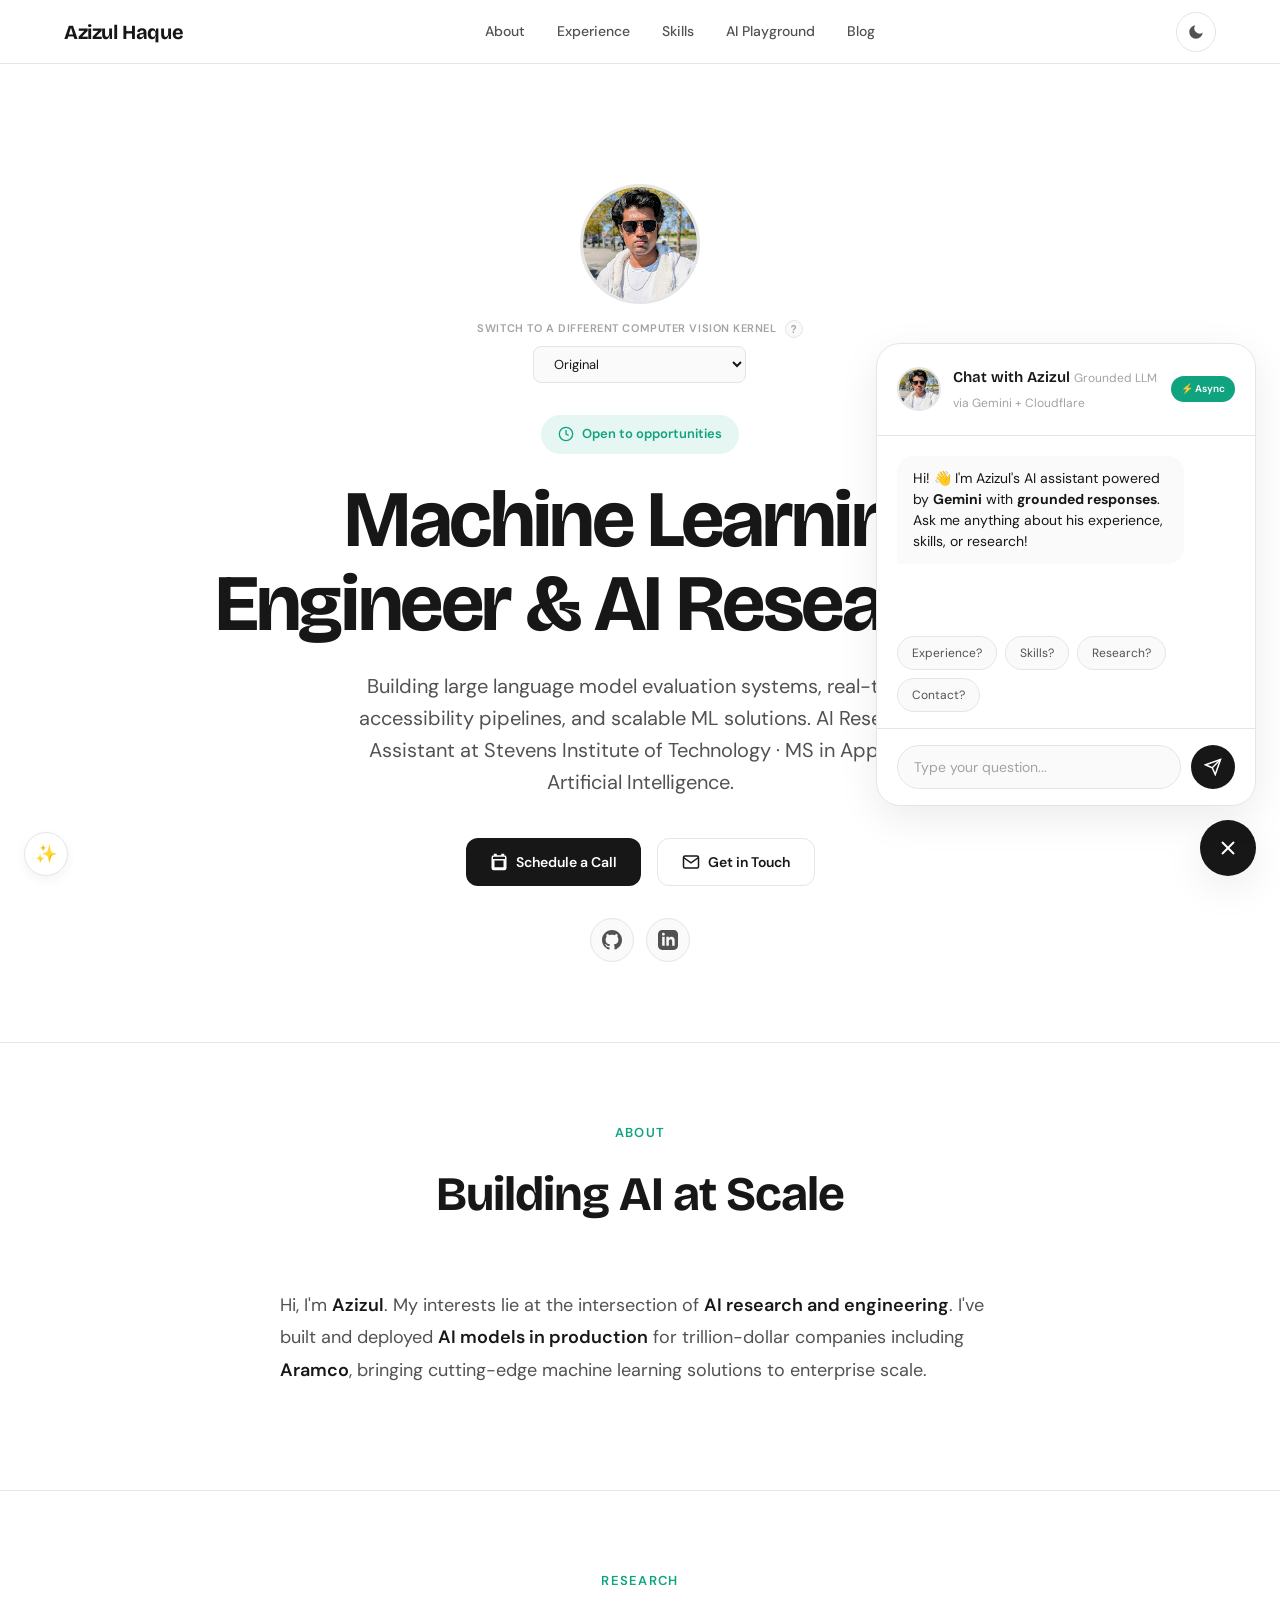
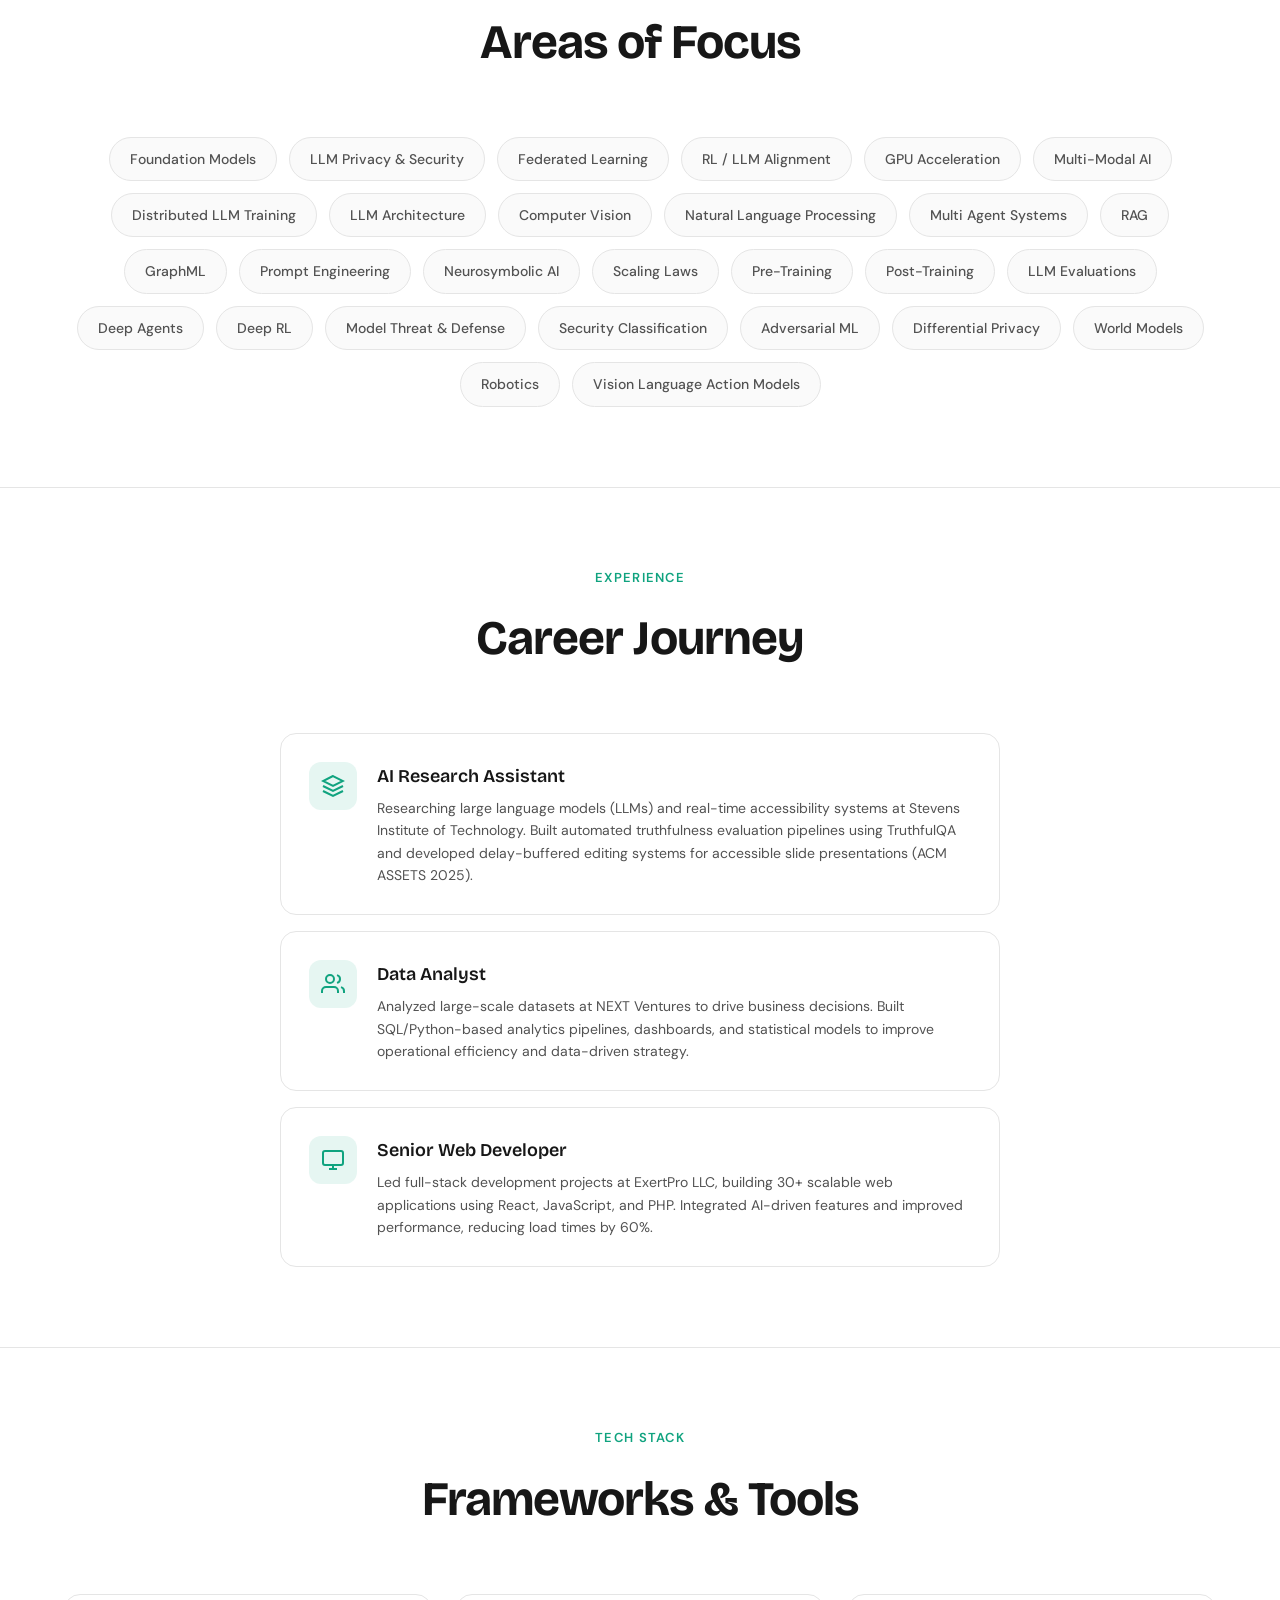
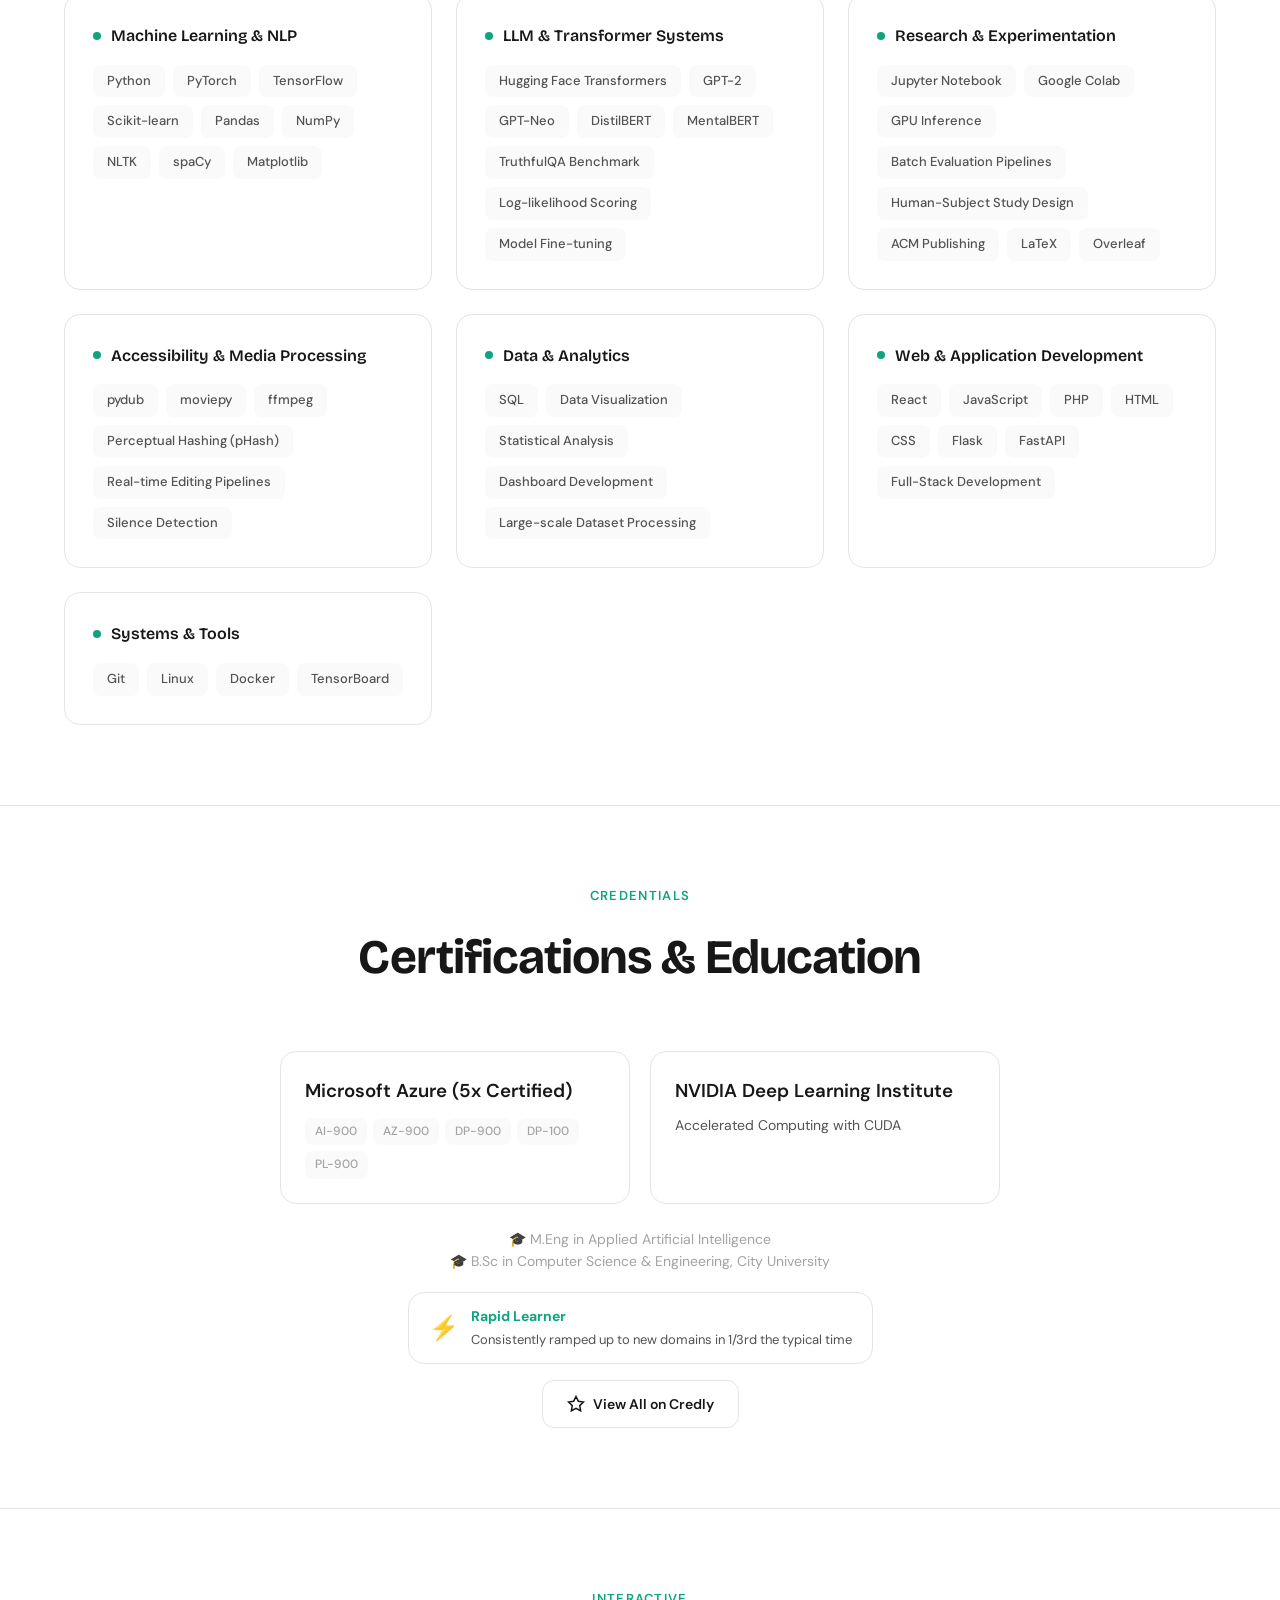
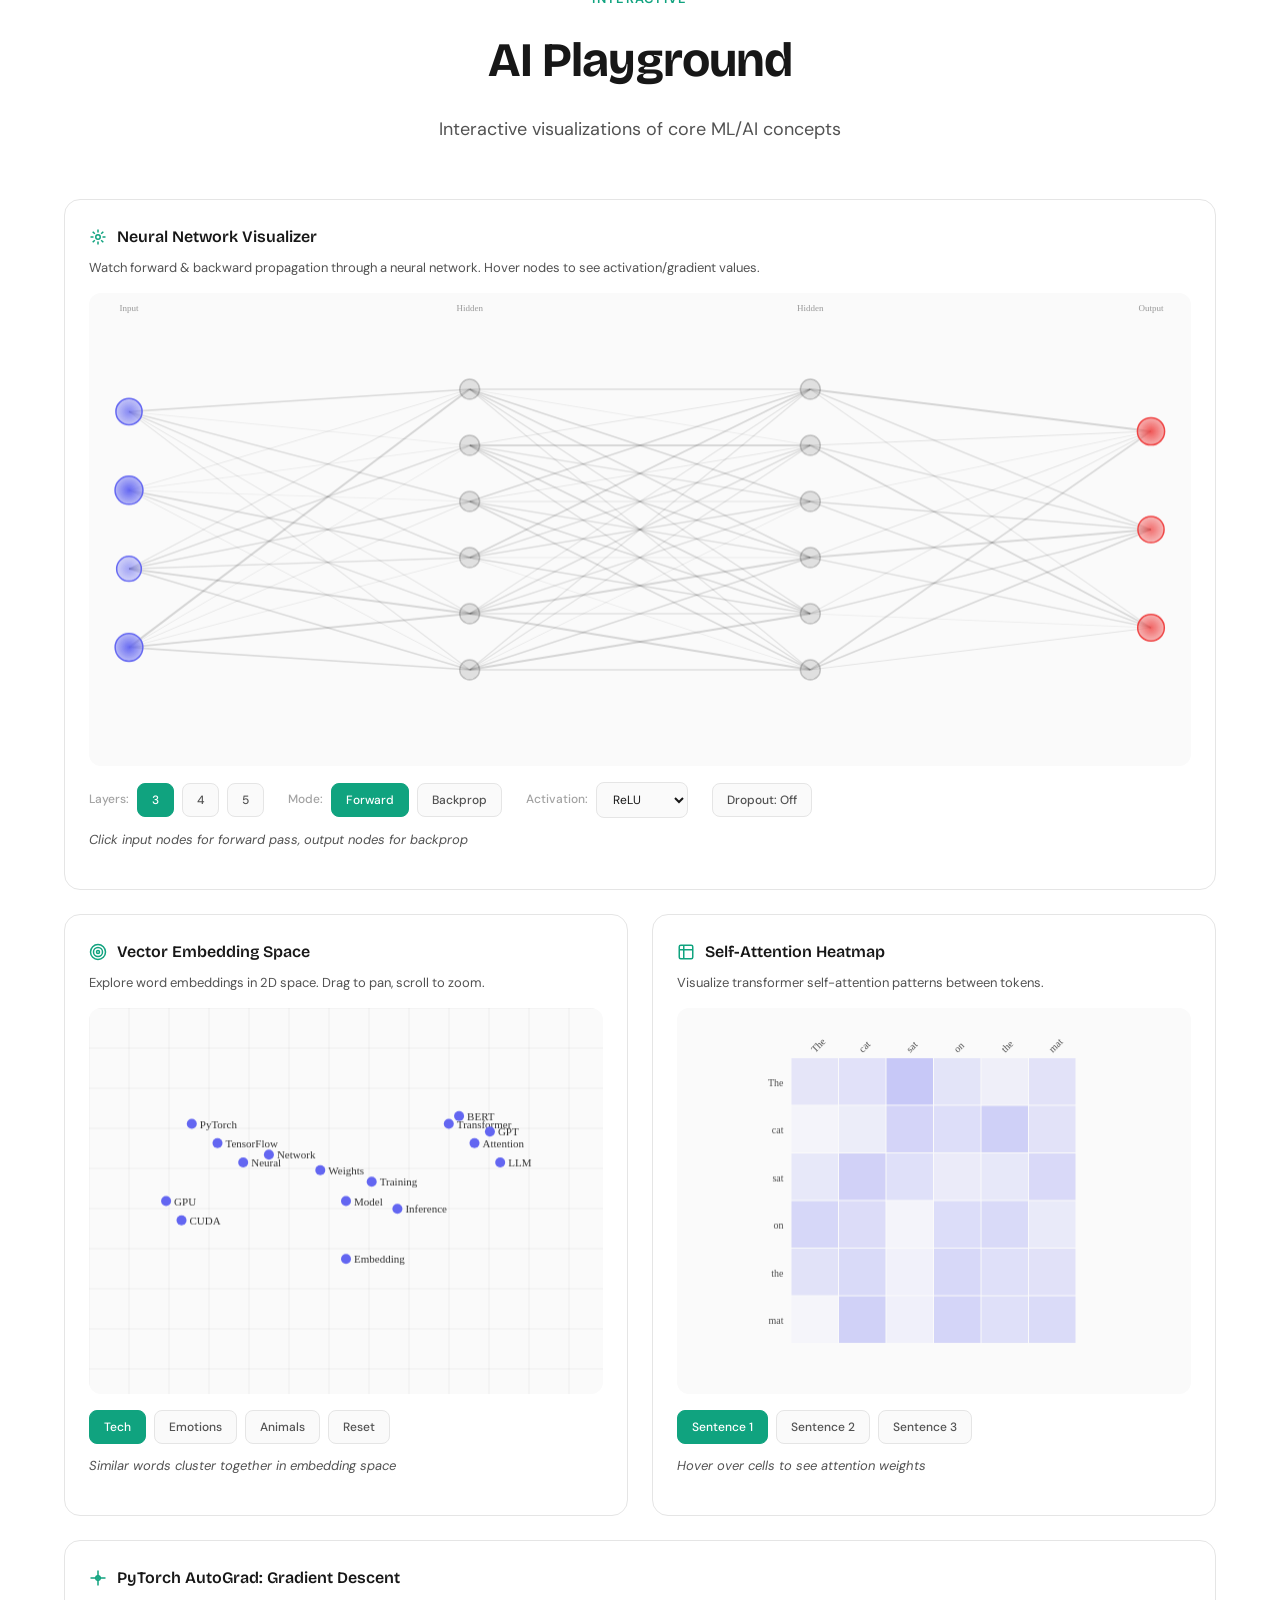
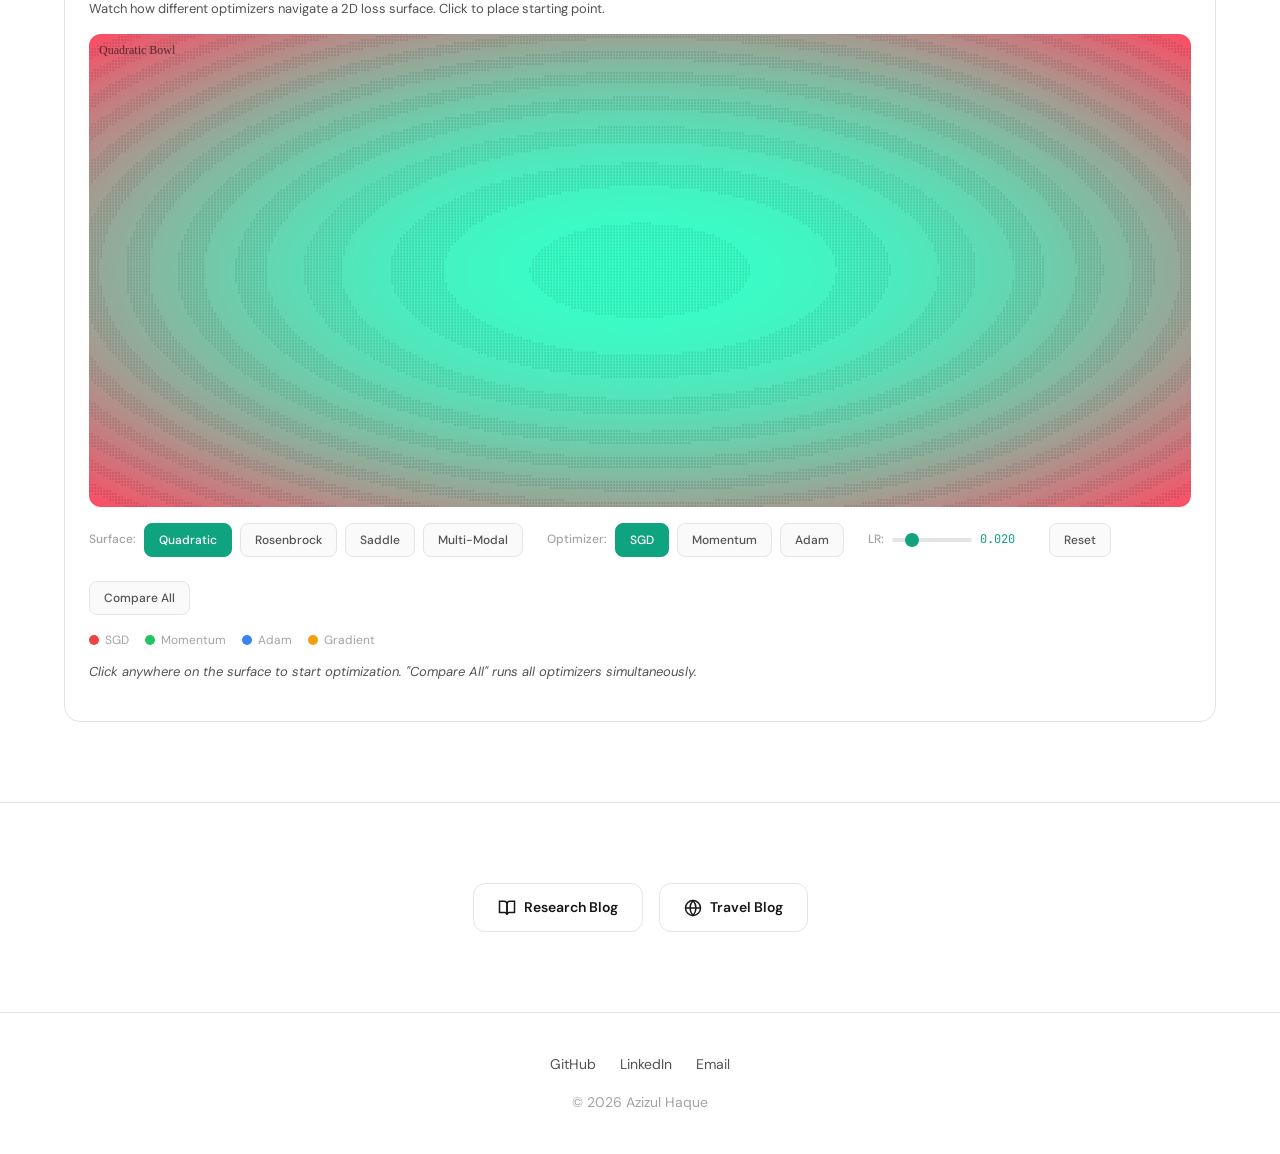
==== commit 7c6cac05: "Add files via upload" ====
--- a/index.html
+++ b/index.html
@@ -3,7 +3,7 @@
 <head>
     <meta charset="UTF-8">
     <meta name="viewport" content="width=device-width, initial-scale=1.0">
-    <title>Rajat Jaiswal | ML Engineer & AI Researcher</title>
+    <title>Azizul Haque | ML Engineer & AI Researcher</title>
     <meta name="description" content="Machine Learning Engineer and AI Researcher specializing in LLMs, Federated Learning, and Distributed Systems.">
     <link rel="preconnect" href="https://fonts.googleapis.com">
     <link rel="preconnect" href="https://fonts.gstatic.com" crossorigin>
@@ -14,7 +14,7 @@
     <!-- Navigation -->
     <nav class="nav">
         <div class="nav-container">
-            <a href="/" class="nav-logo">Rajat Jaiswal</a>
+            <a href="/" class="nav-logo">Azizul Haque</a>
             <div class="nav-links">
                 <a href="#about" class="nav-link">About</a>
                 <a href="#experience" class="nav-link">Experience</a>
@@ -36,7 +36,7 @@
         <section class="hero">
     <div class="container">
                 <div class="profile-demo">
-                    <img src="assets/profile.jpg" alt="Rajat Jaiswal" class="profile-pic" id="profile-img" crossorigin="anonymous">
+                    <img src="assets/profile.jpg" alt="Azizul Haque" class="profile-pic" id="profile-img" crossorigin="anonymous">
                     <canvas id="profile-canvas" width="280" height="280"></canvas>
                     <div class="cv-filter-container">
                         <div class="cv-filter-header">
@@ -69,24 +69,24 @@
                 </span>
                 <h1 class="hero-title">Machine Learning<br>Engineer & AI Researcher</h1>
                 <p class="hero-subtitle">
-                    End-to-end AI research and engineering for trillion-dollar enterprises, 
-                    high-velocity startups, and research labs. AI Engineering Lead · AI Research Fellow · MS, Applied AI.
+                    Building large language model evaluation systems, real-time accessibility pipelines, and scalable ML solutions. 
+                    AI Research Assistant at Stevens Institute of Technology · MS in Applied Artificial Intelligence.
                 </p>
                 <div class="hero-actions">
-                    <a href="https://calendly.com/onlinerj" target="_blank" class="btn btn-primary">
+                    <a href="http://calendly.com/meazizul" target="_blank" class="btn btn-primary">
                         <svg viewBox="0 0 24 24" fill="none" stroke="currentColor" stroke-width="2"><path d="M19 4h-1V2h-2v2H8V2H6v2H5c-1.1 0-2 .9-2 2v14c0 1.1.9 2 2 2h14c1.1 0 2-.9 2-2V6c0-1.1-.9-2-2-2zm0 16H5V9h14v11z"/></svg>
                         Schedule a Call
                     </a>
-                    <a href="mailto:onlinerj@live.com" class="btn btn-secondary">
+                    <a href="mailto:meazizul@outlook.com" class="btn btn-secondary">
                         <svg viewBox="0 0 24 24" fill="none" stroke="currentColor" stroke-width="2"><path d="M4 4h16c1.1 0 2 .9 2 2v12c0 1.1-.9 2-2 2H4c-1.1 0-2-.9-2-2V6c0-1.1.9-2 2-2z"/><path d="M22 6l-10 7L2 6"/></svg>
                         Get in Touch
                     </a>
                 </div>
                 <div class="social-links" style="margin-top: 32px;">
-                    <a href="https://github.com/onlinerj" target="_blank" class="social-link" aria-label="GitHub">
+                    <a href="https://github.com/meazizul" target="_blank" class="social-link" aria-label="GitHub">
                     <svg xmlns="http://www.w3.org/2000/svg" viewBox="0 0 24 24" fill="currentColor"><path d="M12 0c-6.626 0-12 5.373-12 12 0 5.302 3.438 9.8 8.207 11.387.599.111.793-.261.793-.577v-2.234c-3.338.726-4.033-1.416-4.033-1.416-.546-1.387-1.333-1.756-1.333-1.756-1.089-.745.083-.729.083-.729 1.205.084 1.839 1.237 1.839 1.237 1.07 1.834 2.807 1.304 3.492.997.107-.775.418-1.305.762-1.604-2.665-.305-5.467-1.334-5.467-5.931 0-1.311.469-2.381 1.236-3.221-.124-.303-.535-1.524.117-3.176 0 0 1.008-.322 3.301 1.23.957-.266 1.983-.399 3.003-.404 1.02.005 2.047.138 3.006.404 2.291-1.552 3.297-1.23 3.297-1.23.653 1.653.242 2.874.118 3.176.77.84 1.235 1.911 1.235 3.221 0 4.609-2.807 5.624-5.479 5.921.43.372.823 1.102.823 2.222v3.293c0 .319.192.694.801.576 4.765-1.589 8.199-6.086 8.199-11.386 0-6.627-5.373-12-12-12z"/></svg>
                 </a>
-                    <a href="https://linkedin.com/in/rajatjw" target="_blank" class="social-link" aria-label="LinkedIn">
+                    <a href="https://linkedin.com/in/meazizul" target="_blank" class="social-link" aria-label="LinkedIn">
                     <svg xmlns="http://www.w3.org/2000/svg" viewBox="0 0 24 24" fill="currentColor"><path d="M19 0h-14c-2.761 0-5 2.239-5 5v14c0 2.761 2.239 5 5 5h14c2.762 0 5-2.239 5-5v-14c0-2.761-2.238-5-5-5zm-11 19h-3v-11h3v11zm-1.5-12.268c-.966 0-1.75-.79-1.75-1.764s.784-1.764 1.75-1.764 1.75.79 1.75 1.764-.783 1.764-1.75 1.764zm13.5 12.268h-3v-5.604c0-3.368-4-3.113-4 0v5.604h-3v-11h3v1.765c1.396-2.586 7-2.777 7 2.476v6.759z"/></svg>
                 </a>
                 </div>
@@ -102,7 +102,7 @@
                 </div>
                 <div class="about-content">
                     <p class="about-text">
-                        Hi, I'm <strong>Rajat</strong>. My interests lie at the intersection of <strong>AI research and engineering</strong>. 
+                        Hi, I'm <strong>Azizul</strong>. My interests lie at the intersection of <strong>AI research and engineering</strong>. 
                         I've built and deployed <strong>AI models in production</strong> for trillion-dollar companies including <strong>Aramco</strong>, 
                         bringing cutting-edge machine learning solutions to enterprise scale.
             </p>
@@ -163,8 +163,8 @@
                             <svg viewBox="0 0 24 24" fill="none" stroke="currentColor" stroke-width="2"><path d="M12 2L2 7l10 5 10-5-10-5zM2 17l10 5 10-5M2 12l10 5 10-5"/></svg>
                         </div>
                         <div class="experience-content">
-                            <h3 class="experience-title">AI Research Fellow</h3>
-                            <p class="experience-desc">Research on Foundation Models across various research areas including LLM architecture, distributed training, and alignment.</p>
+                            <h3 class="experience-title">AI Research Assistant</h3>
+                            <p class="experience-desc">Researching large language models (LLMs) and real-time accessibility systems at Stevens Institute of Technology. Built automated truthfulness evaluation pipelines using TruthfulQA and developed delay-buffered editing systems for accessible slide presentations (ACM ASSETS 2025).</p>
                         </div>
                     </div>
                     <div class="experience-card">
@@ -172,8 +172,8 @@
                             <svg viewBox="0 0 24 24" fill="none" stroke="currentColor" stroke-width="2"><path d="M17 21v-2a4 4 0 0 0-4-4H5a4 4 0 0 0-4 4v2"/><circle cx="9" cy="7" r="4"/><path d="M23 21v-2a4 4 0 0 0-3-3.87"/><path d="M16 3.13a4 4 0 0 1 0 7.75"/></svg>
                         </div>
                         <div class="experience-content">
-                            <h3 class="experience-title">Lead AI/ML Engineer</h3>
-                            <p class="experience-desc">Led a team of engineers building generative AI products and infrastructure at scale.</p>
+                            <h3 class="experience-title">Data Analyst</h3>
+                            <p class="experience-desc">Analyzed large-scale datasets at NEXT Ventures to drive business decisions. Built SQL/Python-based analytics pipelines, dashboards, and statistical models to improve operational efficiency and data-driven strategy.</p>
                         </div>
                     </div>
                     <div class="experience-card">
@@ -181,8 +181,8 @@
                             <svg viewBox="0 0 24 24" fill="none" stroke="currentColor" stroke-width="2"><rect x="2" y="3" width="20" height="14" rx="2"/><path d="M8 21h8"/><path d="M12 17v4"/></svg>
                         </div>
                         <div class="experience-content">
-                            <h3 class="experience-title">Machine Learning Engineer</h3>
-                            <p class="experience-desc">Developed and deployed production-level AI models for trillion-dollar companies including Aramco, delivering enterprise-scale ML solutions.</p>
+                            <h3 class="experience-title">Senior Web Developer</h3>
+                            <p class="experience-desc">Led full-stack development projects at ExertPro LLC, building 30+ scalable web applications using React, JavaScript, and PHP. Integrated AI-driven features and improved performance, reducing load times by 60%.</p>
                         </div>
                     </div>
                 </div>
@@ -190,175 +190,115 @@
         </section>
 
         <!-- Skills -->
-        <section class="section" id="skills">
-            <div class="container">
-                <div class="section-header">
-                    <p class="section-label">Tech Stack</p>
-                    <h2 class="section-title">Frameworks & Tools</h2>
-                </div>
-                <div class="skills-grid">
-                    <div class="skill-card">
-                        <h3 class="skill-card-title">Scalable AI & HPC</h3>
-                        <div class="skill-list">
-                            <span class="skill-item">PyTorch</span>
-                            <span class="skill-item">PyTorch Distributed</span>
-                            <span class="skill-item">PyTorch Geometric</span>
-                            <span class="skill-item">TensorFlow</span>
-                            <span class="skill-item">JAX</span>
-                            <span class="skill-item">Flax</span>
-                            <span class="skill-item">DeepSpeed</span>
-                            <span class="skill-item">Megatron-LM</span>
-                            <span class="skill-item">Ray</span>
-                            <span class="skill-item">Flower</span>
-                            <span class="skill-item">CUDA</span>
-                            <span class="skill-item">TensorRT</span>
-                            <span class="skill-item">Triton</span>
-                            <span class="skill-item">NCCL</span>
-                            <span class="skill-item">OpenMPI</span>
-                            <span class="skill-item">SLURM</span>
-                            <span class="skill-item">ONNX</span>
-                            <span class="skill-item">C++</span>
-                            <span class="skill-item">Rust</span>
-                        </div>
-                    </div>
-                    <div class="skill-card">
-                        <h3 class="skill-card-title">Generative AI & Applied ML</h3>
-                        <div class="skill-list">
-                            <span class="skill-item">HuggingFace</span>
-                            <span class="skill-item">Transformers</span>
-                            <span class="skill-item">OpenAI API</span>
-                            <span class="skill-item">Claude API</span>
-                            <span class="skill-item">Gemini API</span>
-                            <span class="skill-item">vLLM</span>
-                            <span class="skill-item">TRLx</span>
-                            <span class="skill-item">NeMo</span>
-                            <span class="skill-item">AutoAWQ</span>
-                            <span class="skill-item">bitsandbytes</span>
-                            <span class="skill-item">Scikit-Learn</span>
-                            <span class="skill-item">LightGBM</span>
-                            <span class="skill-item">Stable Baselines3</span>
-                            <span class="skill-item">AutoML</span>
-                            <span class="skill-item">Optuna</span>
-                            <span class="skill-item">NumPy</span>
-                            <span class="skill-item">Matplotlib</span>
-                            <span class="skill-item">NLTK</span>
-                            <span class="skill-item">spaCy</span>
-                        </div>
-                    </div>
-                    <div class="skill-card">
-                        <h3 class="skill-card-title">Agentic AI & RAG</h3>
-                        <div class="skill-list">
-                            <span class="skill-item">LangChain</span>
-                            <span class="skill-item">LlamaIndex</span>
-                            <span class="skill-item">LangGraph</span>
-                            <span class="skill-item">GraphRAG</span>
-                            <span class="skill-item">CrewAI</span>
-                            <span class="skill-item">Autogen</span>
-                            <span class="skill-item">ADK</span>
-                            <span class="skill-item">FastMCP</span>
-                            <span class="skill-item">LangSmith</span>
-                            <span class="skill-item">TauBench</span>
-                            <span class="skill-item">Qdrant</span>
-                            <span class="skill-item">ChromaDB</span>
-                            <span class="skill-item">Pinecone</span>
-                            <span class="skill-item">Weaviate</span>
-                            <span class="skill-item">Milvus</span>
-                            <span class="skill-item">pgvector</span>
-                            <span class="skill-item">FAISS</span>
-                            <span class="skill-item">DiskANN</span>
-                        </div>
-                    </div>
-                    <div class="skill-card">
-                        <h3 class="skill-card-title">MLOps & Infrastructure</h3>
-                        <div class="skill-list">
-                            <span class="skill-item">AWS</span>
-                            <span class="skill-item">GCP</span>
-                            <span class="skill-item">Azure</span>
-                            <span class="skill-item">Cloudflare</span>
-                            <span class="skill-item">Docker</span>
-                            <span class="skill-item">Kubernetes</span>
-                            <span class="skill-item">Terraform</span>
-                            <span class="skill-item">MLflow</span>
-                            <span class="skill-item">Kubeflow</span>
-                            <span class="skill-item">TFX</span>
-                            <span class="skill-item">Airflow</span>
-                            <span class="skill-item">DVC</span>
-                            <span class="skill-item">Git</span>
-                            <span class="skill-item">CI/CD</span>
-                            <span class="skill-item">HELM</span>
-                            <span class="skill-item">DeepEval</span>
-                            <span class="skill-item">Bash</span>
-                            <span class="skill-item">Linux</span>
-                        </div>
-                    </div>
-                    <div class="skill-card">
-                        <h3 class="skill-card-title">Data & Web</h3>
-                        <div class="skill-list">
-                            <span class="skill-item">Python</span>
-                            <span class="skill-item">Java</span>
-                            <span class="skill-item">TypeScript</span>
-                            <span class="skill-item">Node.js</span>
-                            <span class="skill-item">React</span>
-                            <span class="skill-item">Vue</span>
-                            <span class="skill-item">Angular</span>
-                            <span class="skill-item">Next.js</span>
-                            <span class="skill-item">Flask</span>
-                            <span class="skill-item">FastAPI</span>
-                            <span class="skill-item">Express.js</span>
-                            <span class="skill-item">Tailwind</span>
-                            <span class="skill-item">SQL</span>
-                            <span class="skill-item">NoSQL</span>
-                            <span class="skill-item">Kafka</span>
-                            <span class="skill-item">PySpark</span>
-                            <span class="skill-item">Pandas</span>
-                            <span class="skill-item">BeautifulSoup</span>
-                            <span class="skill-item">Scrapy</span>
-                            <span class="skill-item">Selenium</span>
-                            <span class="skill-item">Firecrawl</span>
-                        </div>
-                    </div>
-                    <div class="skill-card">
-                        <h3 class="skill-card-title">Production & Serving</h3>
-                        <div class="skill-list">
-                            <span class="skill-item">TF Serving</span>
-                            <span class="skill-item">Vertex AI</span>
-                            <span class="skill-item">SageMaker</span>
-                            <span class="skill-item">TensorBoard</span>
-                            <span class="skill-item">TFDV</span>
-                            <span class="skill-item">TFMA</span>
-                            <span class="skill-item">Prometheus</span>
-                            <span class="skill-item">Grafana</span>
-                            <span class="skill-item">W&B</span>
-                        </div>
-                    </div>
-                    <div class="skill-card">
-                        <h3 class="skill-card-title">Research & Publishing</h3>
-                        <div class="skill-list">
-                            <span class="skill-item">LaTeX</span>
-                            <span class="skill-item">Overleaf</span>
-                            <span class="skill-item">arXiv</span>
-                            <span class="skill-item">Jupyter</span>
-                            <span class="skill-item">PowerBI</span>
-                            <span class="skill-item">Cursor</span>
-                        </div>
-                    </div>
-                    <div class="skill-card">
-                        <h3 class="skill-card-title">Data Engineering</h3>
-                        <div class="skill-list">
-                            <span class="skill-item">Hadoop</span>
-                            <span class="skill-item">Apache Solr</span>
-                            <span class="skill-item">Apache Nutch</span>
-                            <span class="skill-item">Pentaho</span>
-                            <span class="skill-item">comcrawl</span>
-                            <span class="skill-item">warcio</span>
-                            <span class="skill-item">datatrove</span>
-                            <span class="skill-item">dedupe</span>
-                            <span class="skill-item">fastText</span>
-                        </div>
-                    </div>
-                </div>
-            </div>
-        </section>
+<section class="section" id="skills">
+    <div class="container">
+        <div class="section-header">
+            <p class="section-label">Tech Stack</p>
+            <h2 class="section-title">Frameworks & Tools</h2>
+        </div>
+
+        <div class="skills-grid">
+
+            <!-- Machine Learning & NLP -->
+            <div class="skill-card">
+                <h3 class="skill-card-title">Machine Learning & NLP</h3>
+                <div class="skill-list">
+                    <span class="skill-item">Python</span>
+                    <span class="skill-item">PyTorch</span>
+                    <span class="skill-item">TensorFlow</span>
+                    <span class="skill-item">Scikit-learn</span>
+                    <span class="skill-item">Pandas</span>
+                    <span class="skill-item">NumPy</span>
+                    <span class="skill-item">NLTK</span>
+                    <span class="skill-item">spaCy</span>
+                    <span class="skill-item">Matplotlib</span>
+                </div>
+            </div>
+
+            <!-- LLM & Transformers -->
+            <div class="skill-card">
+                <h3 class="skill-card-title">LLM & Transformer Systems</h3>
+                <div class="skill-list">
+                    <span class="skill-item">Hugging Face Transformers</span>
+                    <span class="skill-item">GPT-2</span>
+                    <span class="skill-item">GPT-Neo</span>
+                    <span class="skill-item">DistilBERT</span>
+                    <span class="skill-item">MentalBERT</span>
+                    <span class="skill-item">TruthfulQA Benchmark</span>
+                    <span class="skill-item">Log-likelihood Scoring</span>
+                    <span class="skill-item">Model Fine-tuning</span>
+                </div>
+            </div>
+
+            <!-- Research & Experimentation -->
+            <div class="skill-card">
+                <h3 class="skill-card-title">Research & Experimentation</h3>
+                <div class="skill-list">
+                    <span class="skill-item">Jupyter Notebook</span>
+                    <span class="skill-item">Google Colab</span>
+                    <span class="skill-item">GPU Inference</span>
+                    <span class="skill-item">Batch Evaluation Pipelines</span>
+                    <span class="skill-item">Human-Subject Study Design</span>
+                    <span class="skill-item">ACM Publishing</span>
+                    <span class="skill-item">LaTeX</span>
+                    <span class="skill-item">Overleaf</span>
+                </div>
+            </div>
+
+            <!-- Accessibility & Media Processing -->
+            <div class="skill-card">
+                <h3 class="skill-card-title">Accessibility & Media Processing</h3>
+                <div class="skill-list">
+                    <span class="skill-item">pydub</span>
+                    <span class="skill-item">moviepy</span>
+                    <span class="skill-item">ffmpeg</span>
+                    <span class="skill-item">Perceptual Hashing (pHash)</span>
+                    <span class="skill-item">Real-time Editing Pipelines</span>
+                    <span class="skill-item">Silence Detection</span>
+                </div>
+            </div>
+
+            <!-- Data & Analytics -->
+            <div class="skill-card">
+                <h3 class="skill-card-title">Data & Analytics</h3>
+                <div class="skill-list">
+                    <span class="skill-item">SQL</span>
+                    <span class="skill-item">Data Visualization</span>
+                    <span class="skill-item">Statistical Analysis</span>
+                    <span class="skill-item">Dashboard Development</span>
+                    <span class="skill-item">Large-scale Dataset Processing</span>
+                </div>
+            </div>
+
+            <!-- Web & Application Development -->
+            <div class="skill-card">
+                <h3 class="skill-card-title">Web & Application Development</h3>
+                <div class="skill-list">
+                    <span class="skill-item">React</span>
+                    <span class="skill-item">JavaScript</span>
+                    <span class="skill-item">PHP</span>
+                    <span class="skill-item">HTML</span>
+                    <span class="skill-item">CSS</span>
+                    <span class="skill-item">Flask</span>
+                    <span class="skill-item">FastAPI</span>
+                    <span class="skill-item">Full-Stack Development</span>
+                </div>
+            </div>
+
+            <!-- Systems & Tools -->
+            <div class="skill-card">
+                <h3 class="skill-card-title">Systems & Tools</h3>
+                <div class="skill-list">
+                    <span class="skill-item">Git</span>
+                    <span class="skill-item">Linux</span>
+                    <span class="skill-item">Docker</span>
+                    <span class="skill-item">TensorBoard</span>
+                </div>
+            </div>
+
+        </div>
+    </div>
+</section>
 
         <!-- Credentials -->
         <section class="section">
@@ -384,8 +324,8 @@
                     </div>
                 </div>
                 <p style="text-align: center; margin-top: 24px; font-size: 14px; color: var(--text-muted);">
-                    <span style="color: var(--accent);">🎓</span> M.S. in Applied AI — Completed 2-year program in 11 months with perfect 4.0/4 GPA<br>
-                    <span style="color: #e6a817;">🎓</span> B.Tech in Computer Science, Indian Institute of Technology (IIT)
+                    <span style="color: var(--accent);">🎓</span> M.Eng in Applied Artificial Intelligence<br>
+                    <span style="color: #e6a817;">🎓</span> B.Sc in Computer Science & Engineering, City University
                 </p>
                 <div class="rapid-learner-badge">
                     <span class="rapid-icon">⚡</span>
@@ -395,7 +335,7 @@
                     </div>
                 </div>
                 <div style="text-align: center; margin-top: 16px;">
-                    <a href="https://credly.com/users/rajat.jaiswal" target="_blank" class="btn btn-secondary">
+                    <a href="https://www.credly.com/users/meazizul" target="_blank" class="btn btn-secondary">
                         <svg viewBox="0 0 24 24" fill="none" stroke="currentColor" stroke-width="2"><path d="M12 2l3.09 6.26L22 9.27l-5 4.87 1.18 6.88L12 17.77l-6.18 3.25L7 14.14 2 9.27l6.91-1.01L12 2z"/></svg>
                         View All on Credly
                     </a>
@@ -550,11 +490,11 @@
     <footer class="footer">
         <div class="container">
             <div class="footer-links">
-                <a href="https://github.com/onlinerj" target="_blank" class="footer-link">GitHub</a>
-                <a href="https://linkedin.com/in/rajatjw" target="_blank" class="footer-link">LinkedIn</a>
-                <a href="mailto:onlinerj@live.com" class="footer-link">Email</a>
-            </div>
-            <p class="footer-text">© <span id="year"></span> Rajat Jaiswal</p>
+                <a href="https://github.com/meazizul" target="_blank" class="footer-link">GitHub</a>
+                <a href="https://linkedin.com/in/meazizul" target="_blank" class="footer-link">LinkedIn</a>
+                <a href="mailto:meazizul@outlook.com" class="footer-link">Email</a>
+            </div>
+            <p class="footer-text">© <span id="year"></span> Azizul Haque</p>
         </div>
         </footer>
 
@@ -592,9 +532,9 @@
         
         <div class="chatbot-window" id="chatbot-window">
             <div class="chatbot-header">
-                <img src="assets/profile.jpg" alt="Rajat" class="chatbot-avatar">
+                <img src="assets/profile.jpg" alt="Azizul" class="chatbot-avatar">
                 <div class="chatbot-header-info">
-                    <span class="chatbot-name">Chat with Rajat</span>
+                    <span class="chatbot-name">Chat with Azizul</span>
                     <span class="chatbot-status">Grounded LLM via Gemini + Cloudflare</span>
                 </div>
                 <div class="async-badge" id="async-badge">
@@ -615,7 +555,7 @@
             <div class="chatbot-messages" id="chatbot-messages">
                 <div class="chat-message bot">
                     <div class="message-content">
-                        Hi! 👋 I'm Rajat's AI assistant powered by <strong>Gemini</strong> with <strong>grounded responses</strong>. Ask me anything about his experience, skills, or research!
+                        Hi! 👋 I'm Azizul's AI assistant powered by <strong>Gemini</strong> with <strong>grounded responses</strong>. Ask me anything about his experience, skills, or research!
                     </div>
                 </div>
             </div>
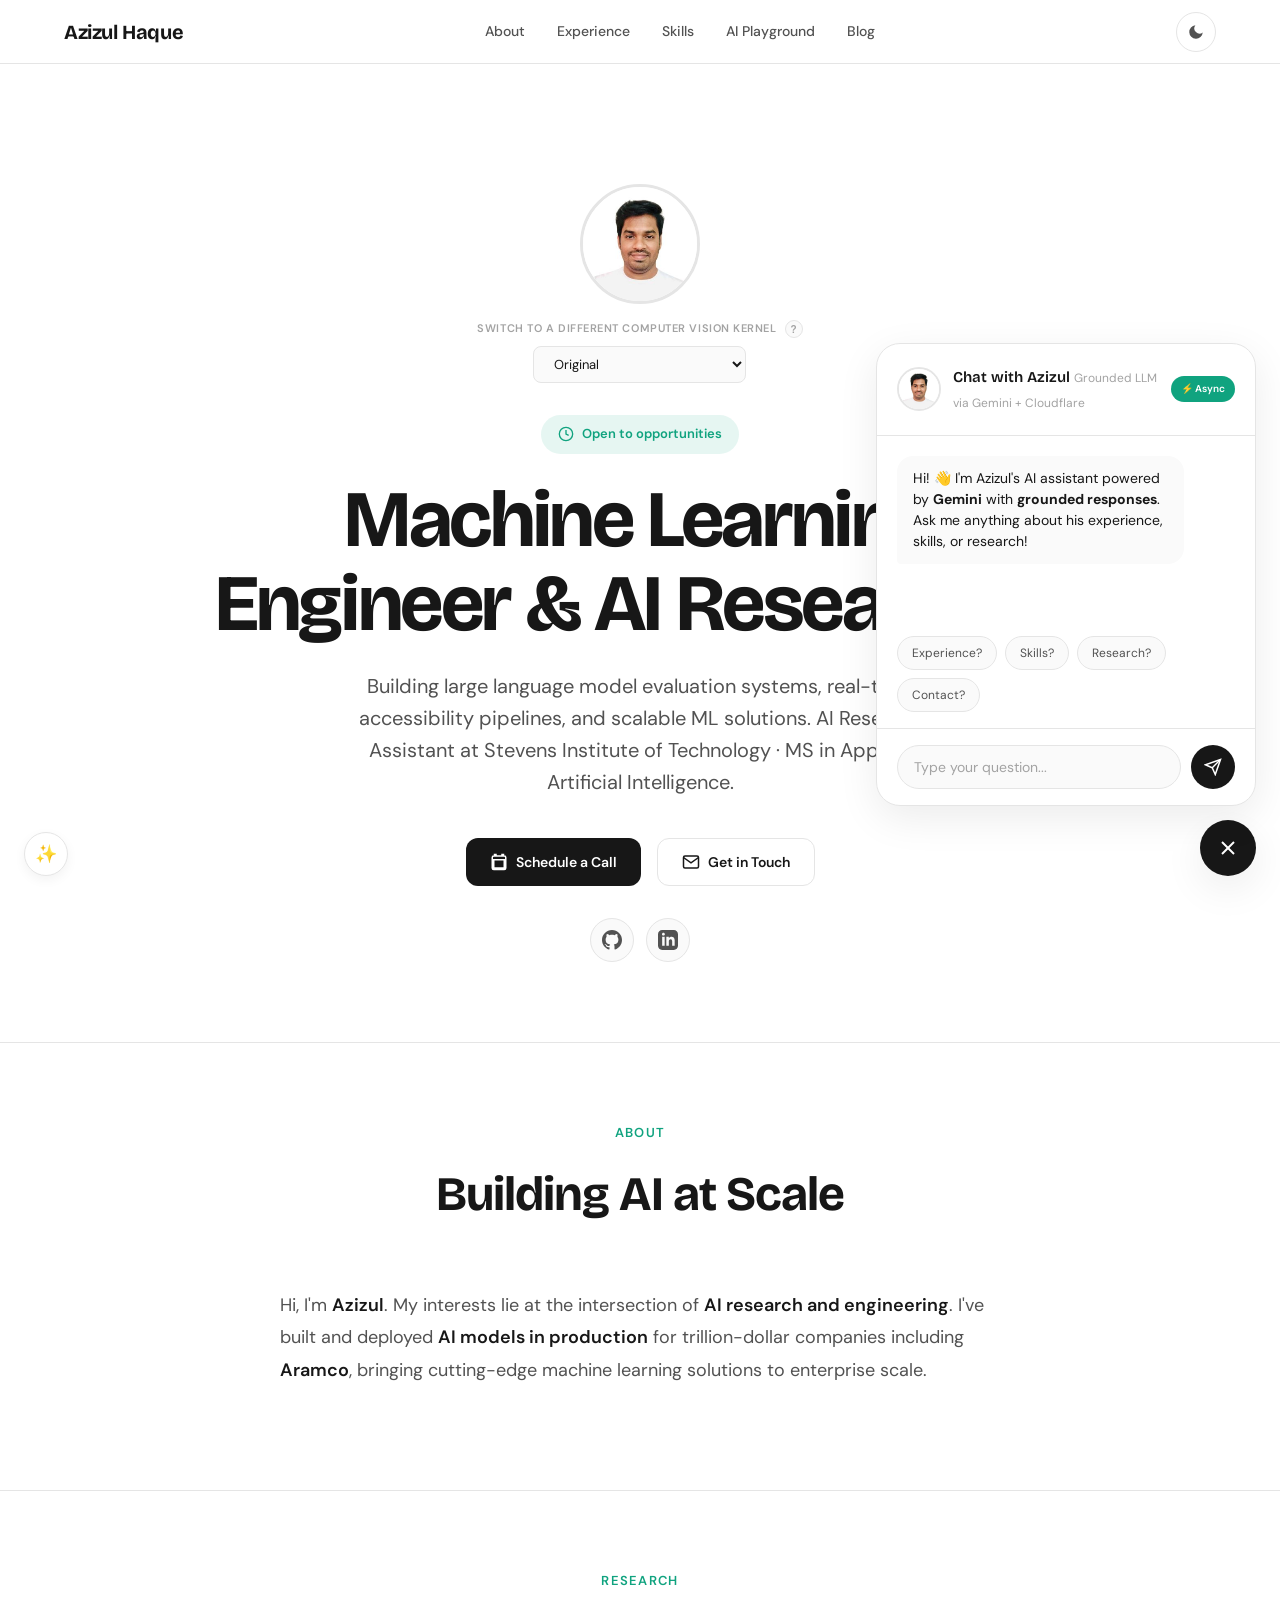
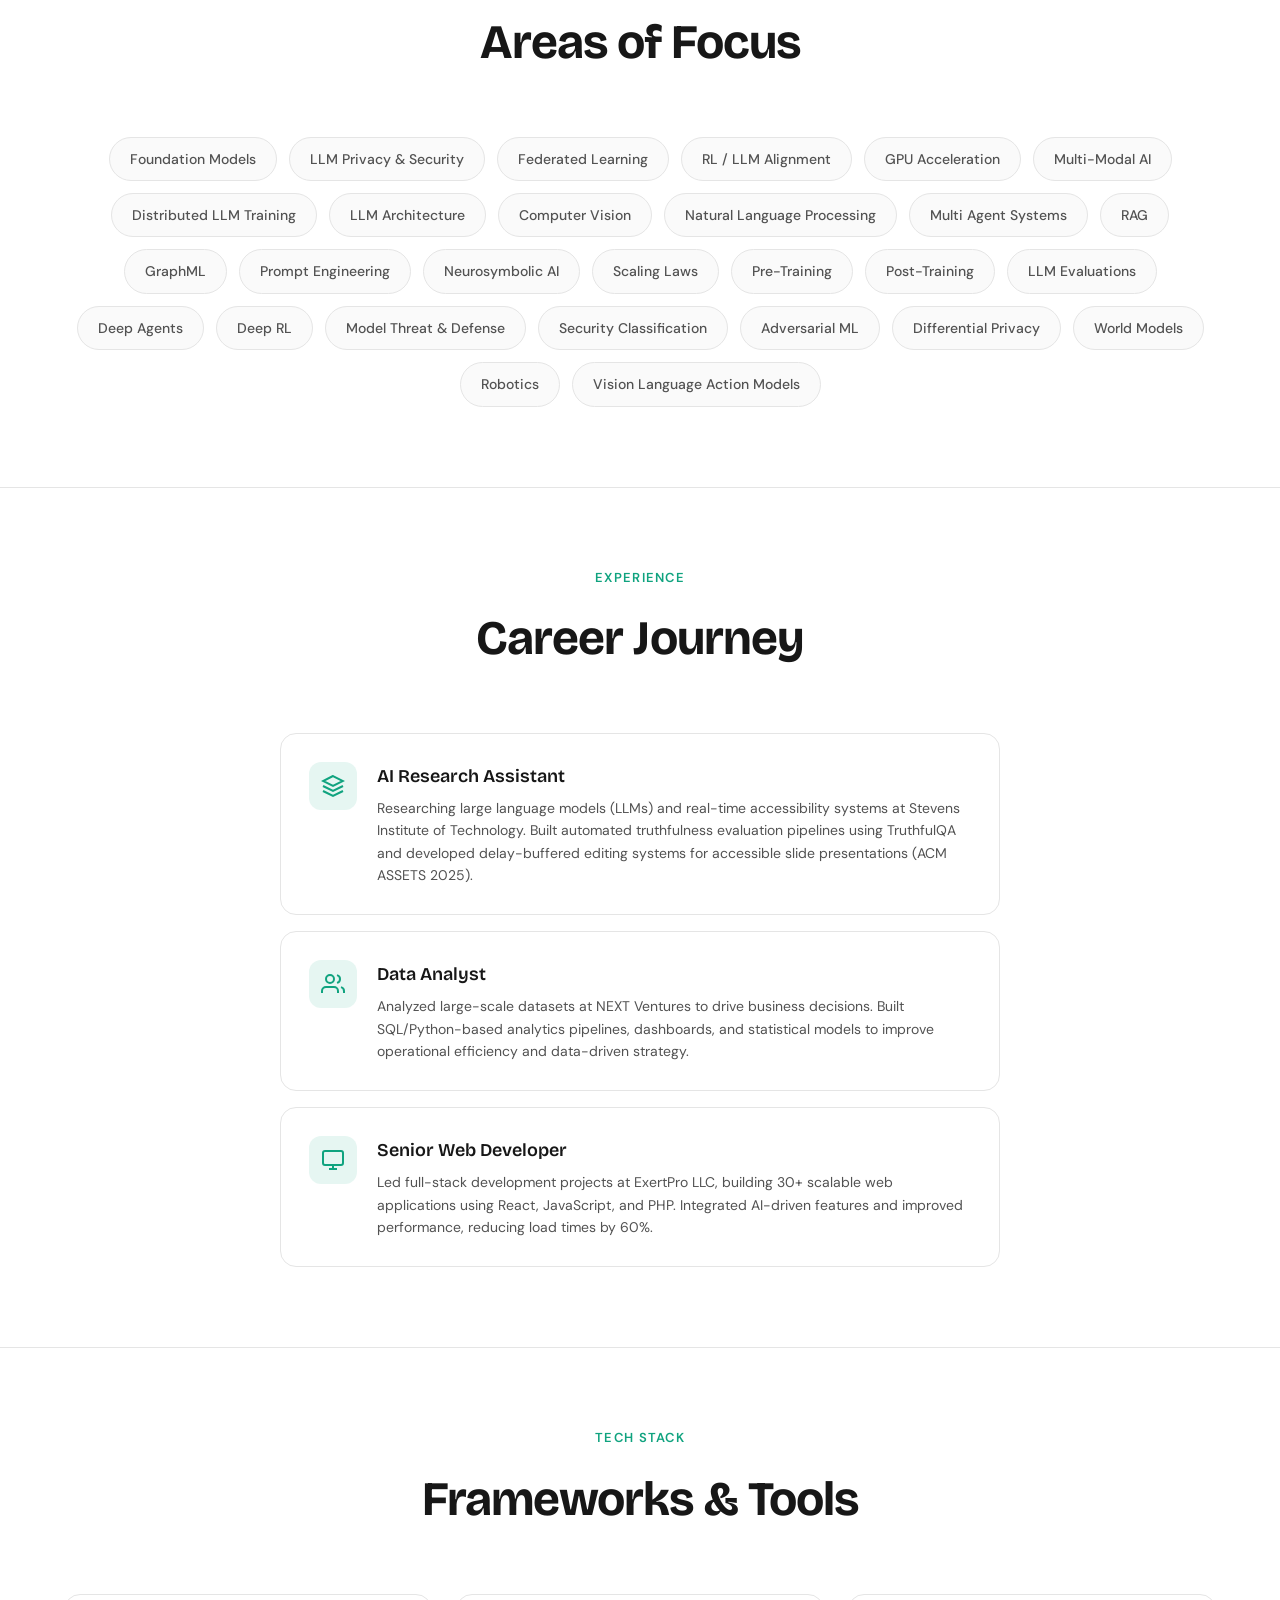
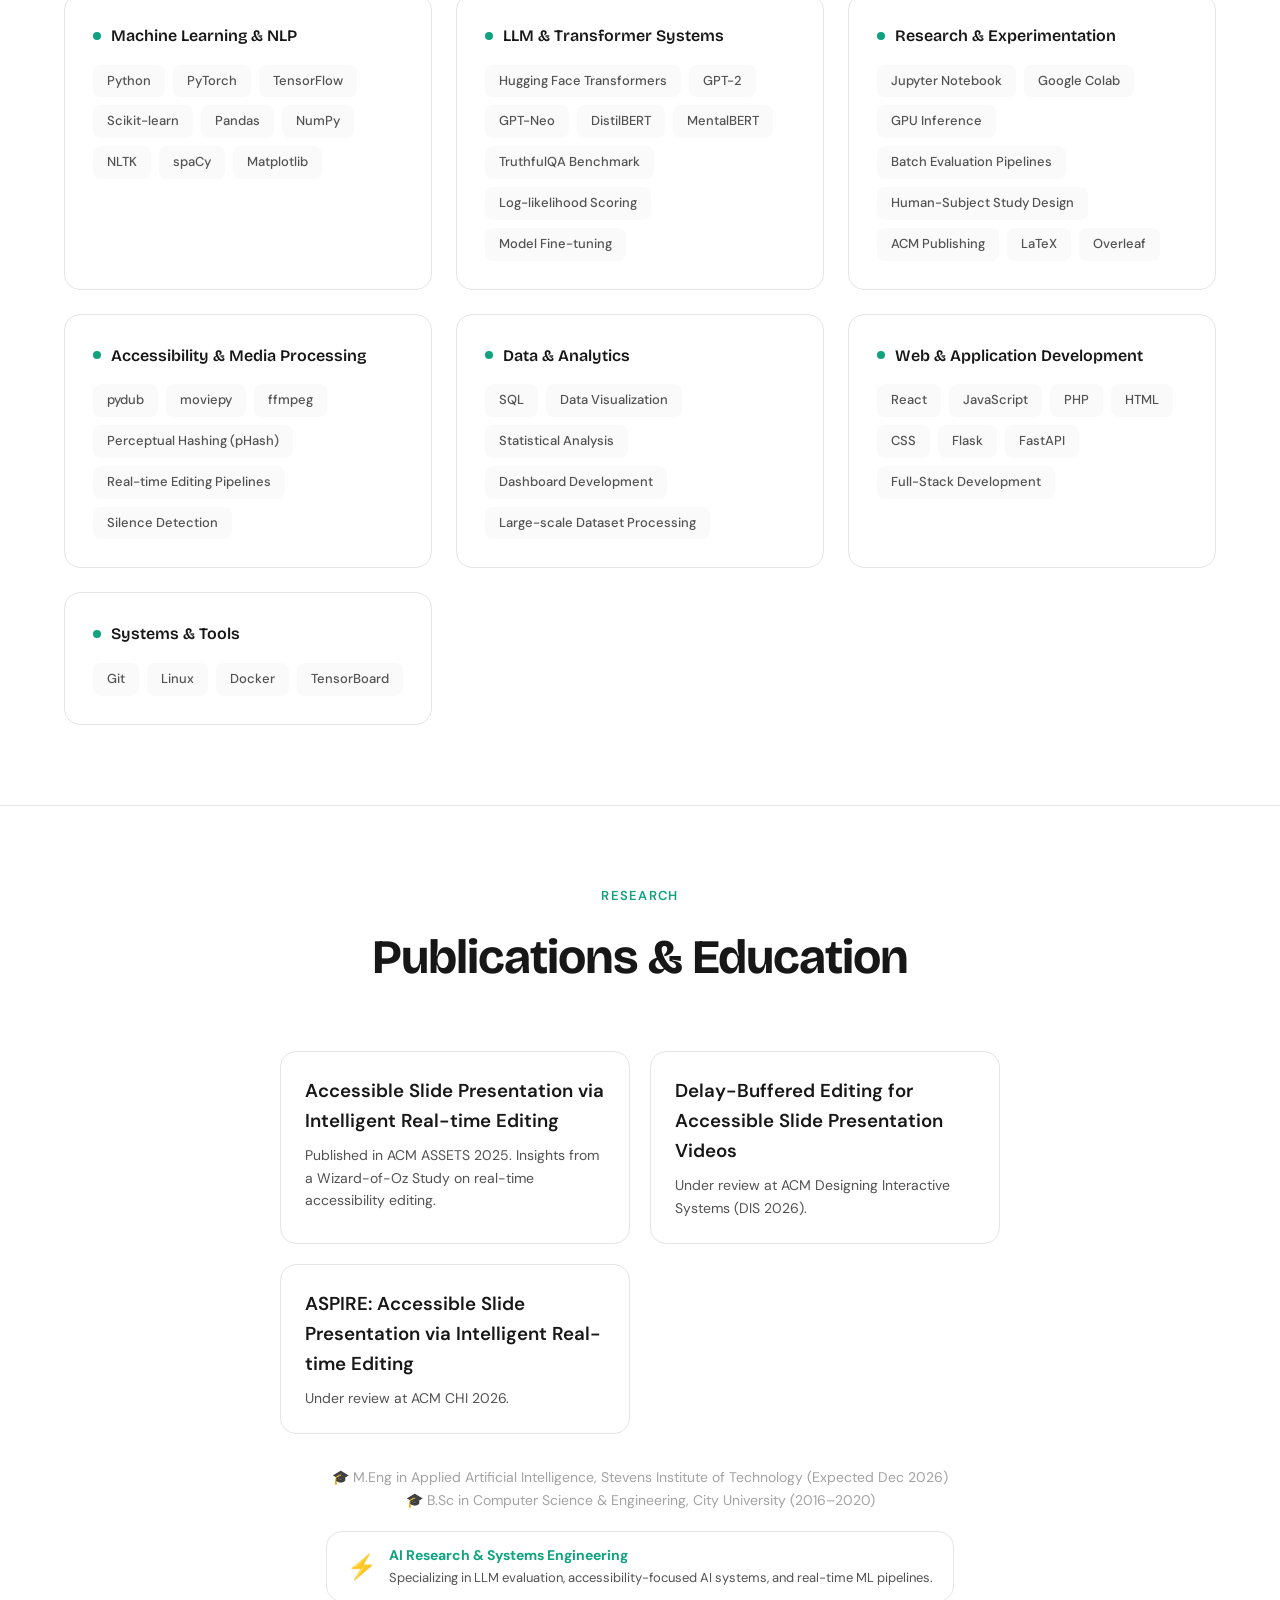
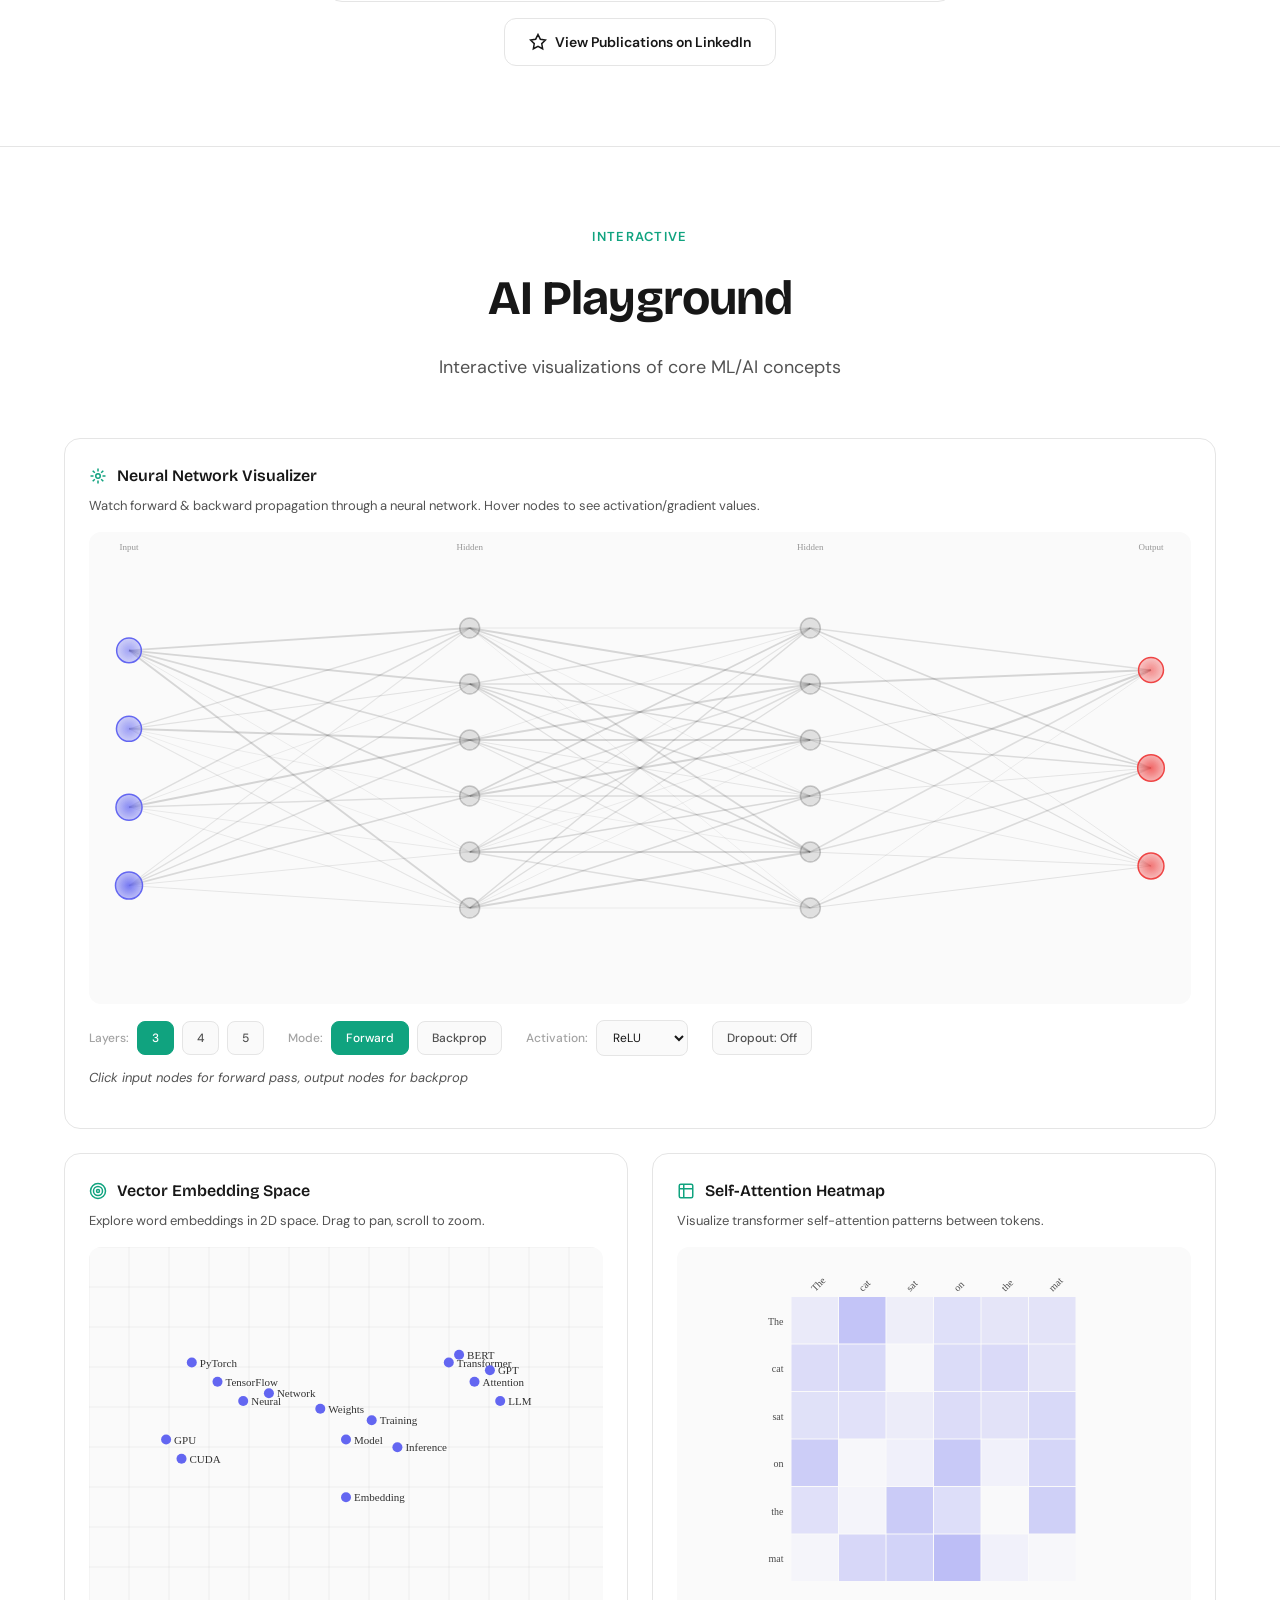
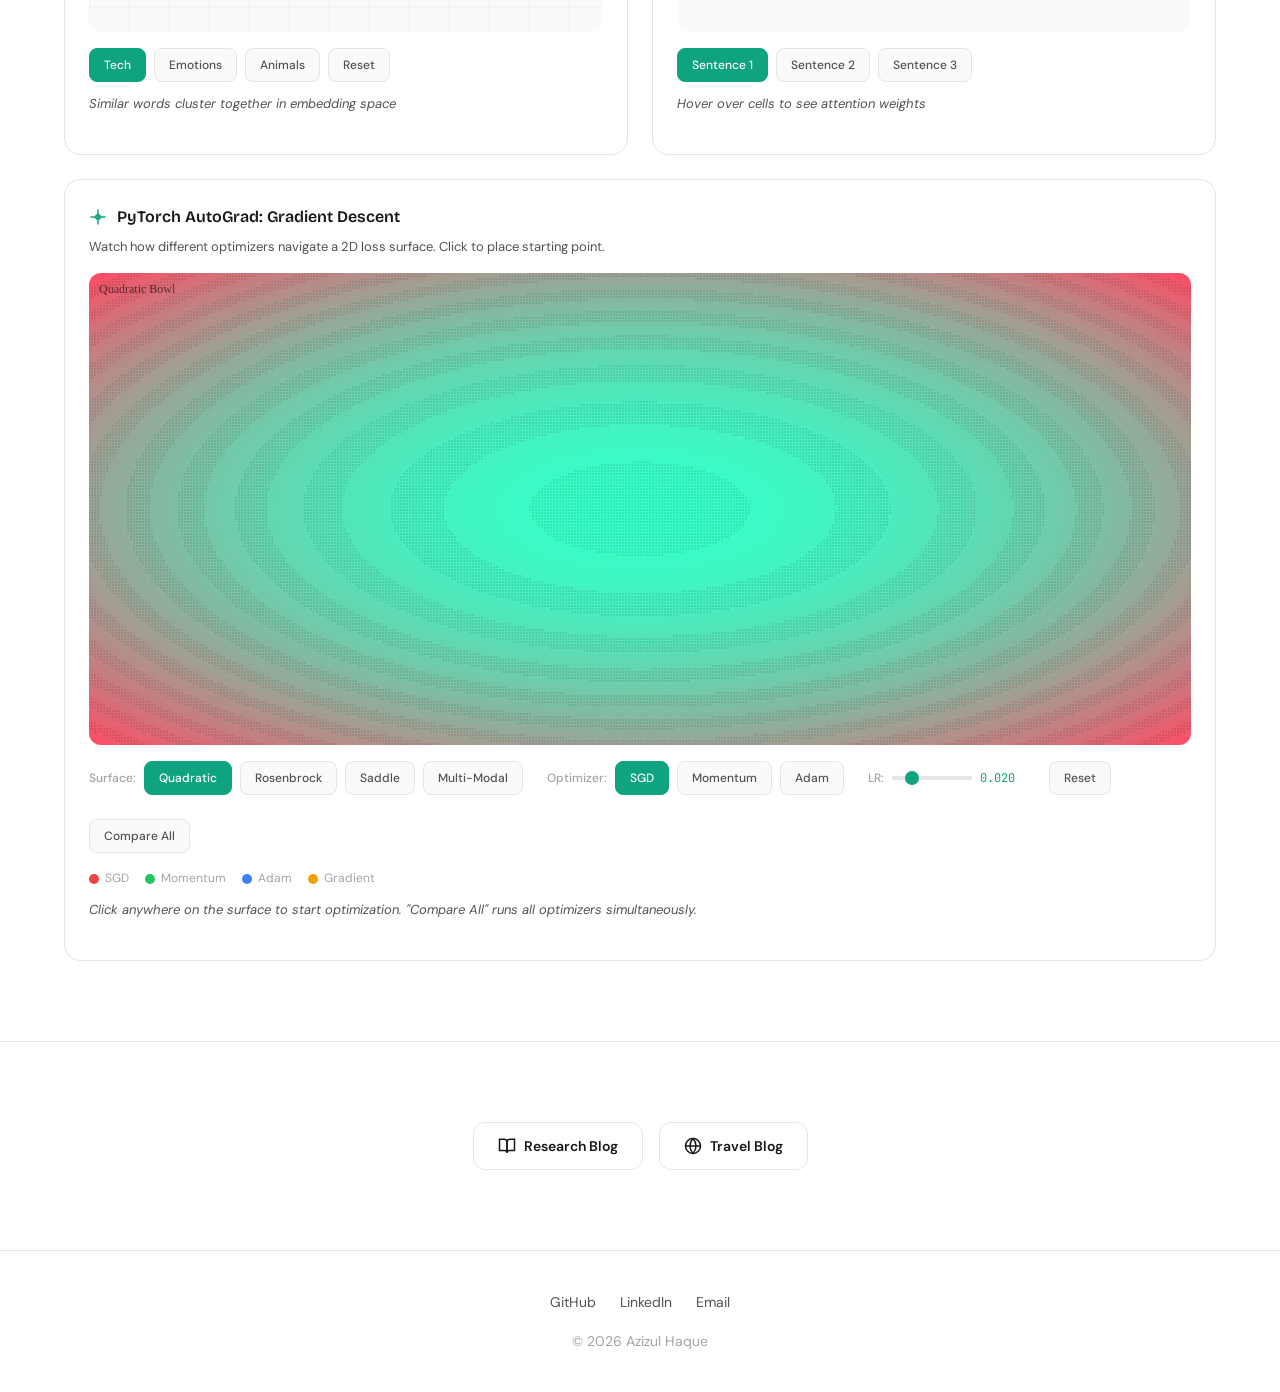
==== commit 1bc69452: "Add files via upload" ====
--- a/index.html
+++ b/index.html
@@ -301,47 +301,70 @@
 </section>
 
         <!-- Credentials -->
-        <section class="section">
-            <div class="container">
-                <div class="section-header">
-                    <p class="section-label">Credentials</p>
-                    <h2 class="section-title">Certifications & Education</h2>
-                </div>
-                <div class="cert-grid">
-                    <div class="cert-card">
-                        <h3 class="cert-title">Microsoft Azure (5x Certified)</h3>
-                        <div class="cert-badges">
-                            <span class="cert-badge">AI-900</span>
-                            <span class="cert-badge">AZ-900</span>
-                            <span class="cert-badge">DP-900</span>
-                            <span class="cert-badge">DP-100</span>
-                            <span class="cert-badge">PL-900</span>
-                        </div>
-                    </div>
-                    <div class="cert-card">
-                        <h3 class="cert-title">NVIDIA Deep Learning Institute</h3>
-                        <p class="cert-desc">Accelerated Computing with CUDA</p>
-                    </div>
-                </div>
-                <p style="text-align: center; margin-top: 24px; font-size: 14px; color: var(--text-muted);">
-                    <span style="color: var(--accent);">🎓</span> M.Eng in Applied Artificial Intelligence<br>
-                    <span style="color: #e6a817;">🎓</span> B.Sc in Computer Science & Engineering, City University
+<section class="section">
+    <div class="container">
+        <div class="section-header">
+            <p class="section-label">Research</p>
+            <h2 class="section-title">Publications & Education</h2>
+        </div>
+
+        <div class="cert-grid">
+            <div class="cert-card">
+                <h3 class="cert-title">
+                    Accessible Slide Presentation via Intelligent Real-time Editing
+                </h3>
+                <p class="cert-desc">
+                    Published in ACM ASSETS 2025. Insights from a Wizard-of-Oz Study on real-time accessibility editing.
                 </p>
-                <div class="rapid-learner-badge">
-                    <span class="rapid-icon">⚡</span>
-                    <div class="rapid-content">
-                        <span class="rapid-title">Rapid Learner</span>
-                        <span class="rapid-desc">Consistently ramped up to new domains in 1/3rd the typical time</span>
-                    </div>
-                </div>
-                <div style="text-align: center; margin-top: 16px;">
-                    <a href="https://www.credly.com/users/meazizul" target="_blank" class="btn btn-secondary">
-                        <svg viewBox="0 0 24 24" fill="none" stroke="currentColor" stroke-width="2"><path d="M12 2l3.09 6.26L22 9.27l-5 4.87 1.18 6.88L12 17.77l-6.18 3.25L7 14.14 2 9.27l6.91-1.01L12 2z"/></svg>
-                        View All on Credly
-                    </a>
-                </div>
-            </div>
-        </section>
+            </div>
+
+            <div class="cert-card">
+                <h3 class="cert-title">
+                    Delay-Buffered Editing for Accessible Slide Presentation Videos
+                </h3>
+                <p class="cert-desc">
+                    Under review at ACM Designing Interactive Systems (DIS 2026).
+                </p>
+            </div>
+
+            <div class="cert-card">
+                <h3 class="cert-title">
+                    ASPIRE: Accessible Slide Presentation via Intelligent Real-time Editing
+                </h3>
+                <p class="cert-desc">
+                    Under review at ACM CHI 2026.
+                </p>
+            </div>
+        </div>
+
+        <p style="text-align: center; margin-top: 32px; font-size: 14px; color: var(--text-muted);">
+            <span style="color: var(--accent);">🎓</span> 
+            M.Eng in Applied Artificial Intelligence, Stevens Institute of Technology (Expected Dec 2026)
+            <br>
+            <span style="color: #e6a817;">🎓</span> 
+            B.Sc in Computer Science & Engineering, City University (2016–2020)
+        </p>
+
+        <div class="rapid-learner-badge">
+            <span class="rapid-icon">⚡</span>
+            <div class="rapid-content">
+                <span class="rapid-title">AI Research & Systems Engineering</span>
+                <span class="rapid-desc">
+                    Specializing in LLM evaluation, accessibility-focused AI systems, and real-time ML pipelines.
+                </span>
+            </div>
+        </div>
+
+        <div style="text-align: center; margin-top: 16px;">
+            <a href="https://www.linkedin.com/in/meazizul" target="_blank" class="btn btn-secondary">
+                <svg viewBox="0 0 24 24" fill="none" stroke="currentColor" stroke-width="2">
+                    <path d="M12 2l3.09 6.26L22 9.27l-5 4.87 1.18 6.88L12 17.77l-6.18 3.25L7 14.14 2 9.27l6.91-1.01L12 2z"/>
+                </svg>
+                View Publications on LinkedIn
+            </a>
+        </div>
+    </div>
+</section>
 
         <!-- AI Playground -->
         <section class="section" id="playground">
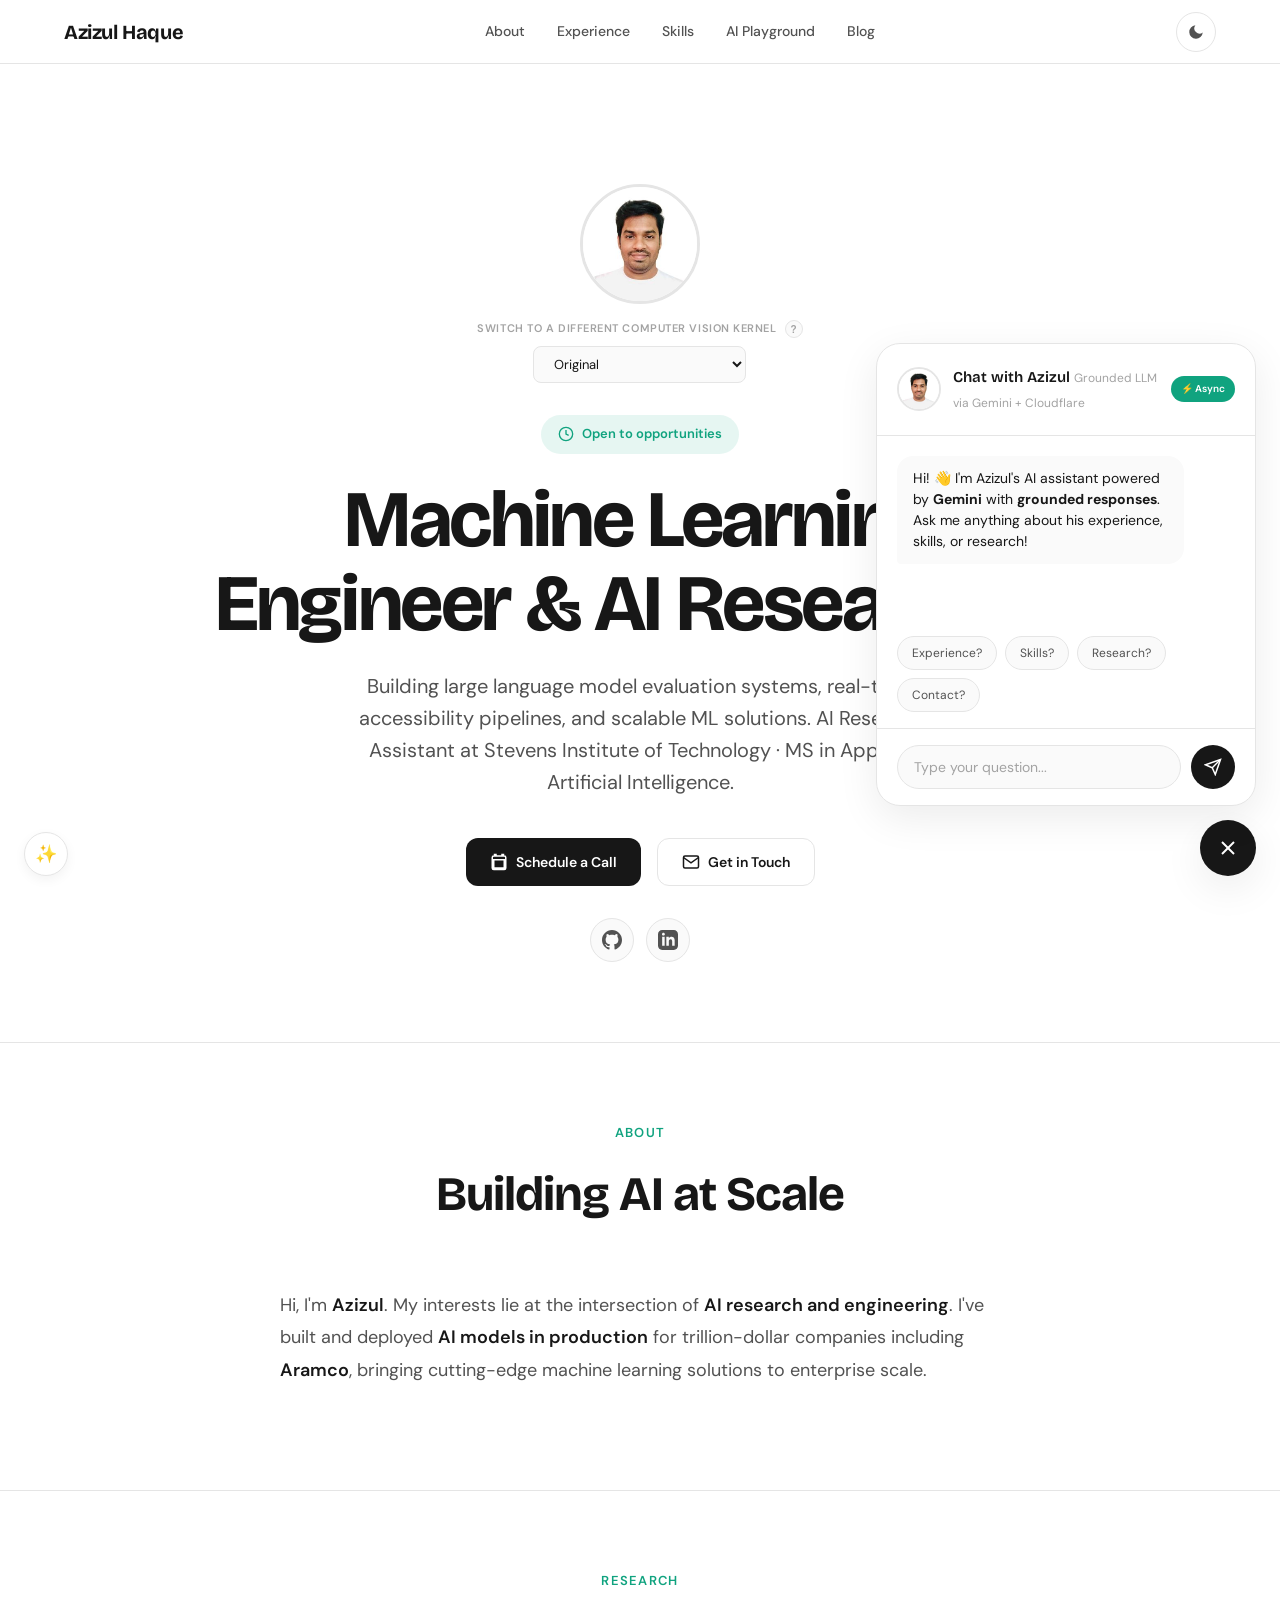
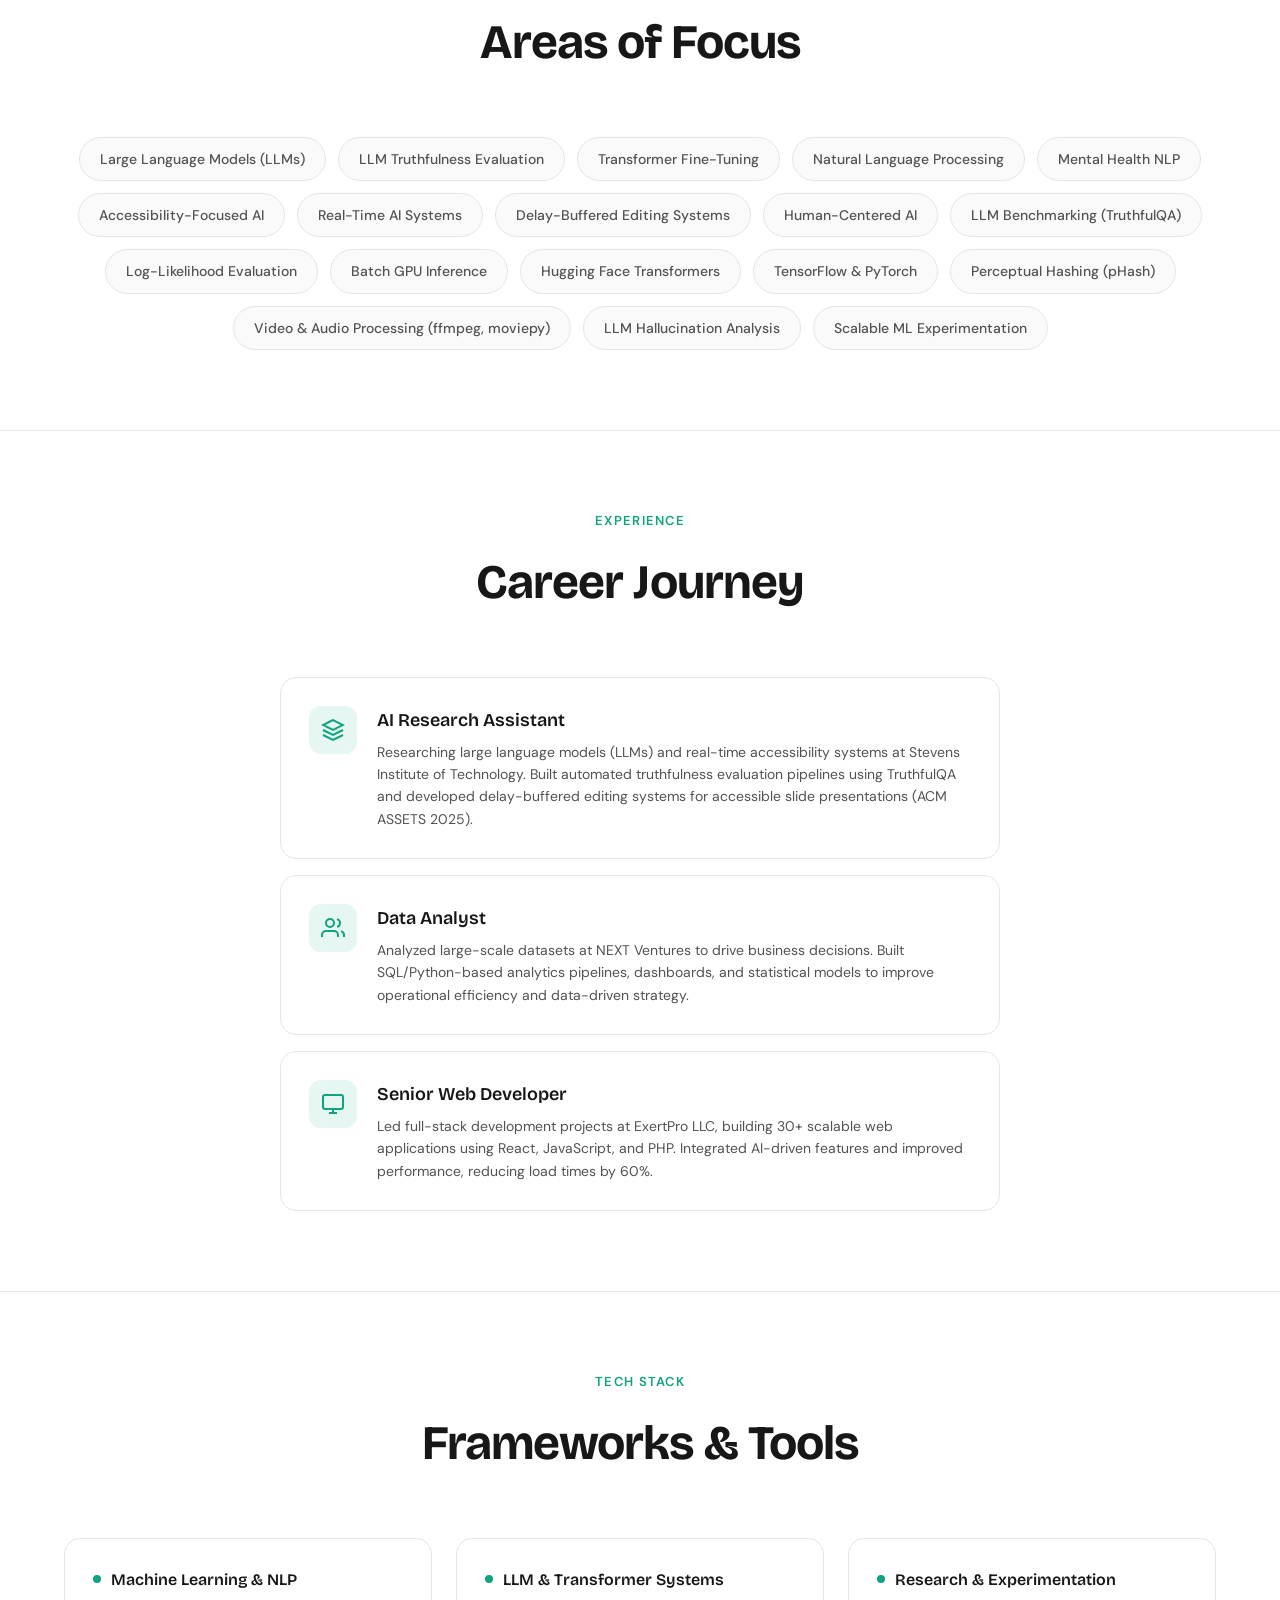
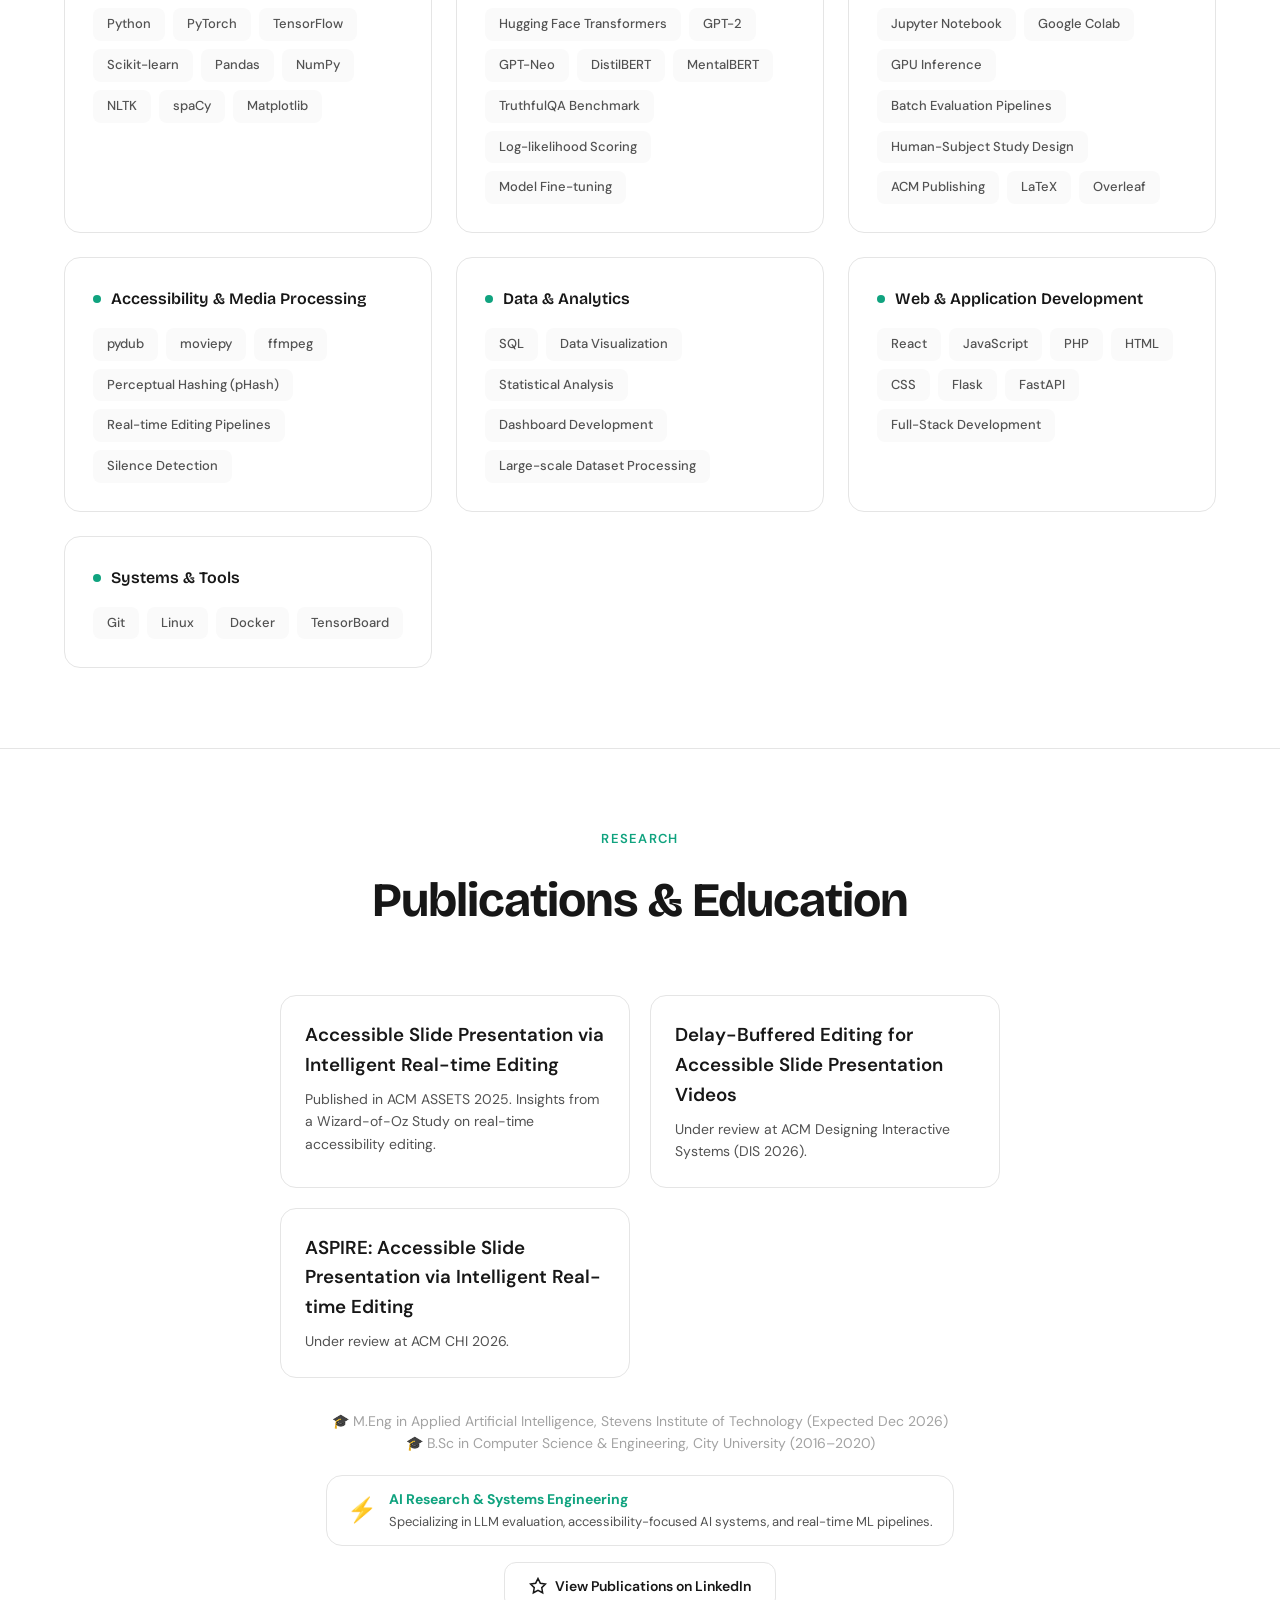
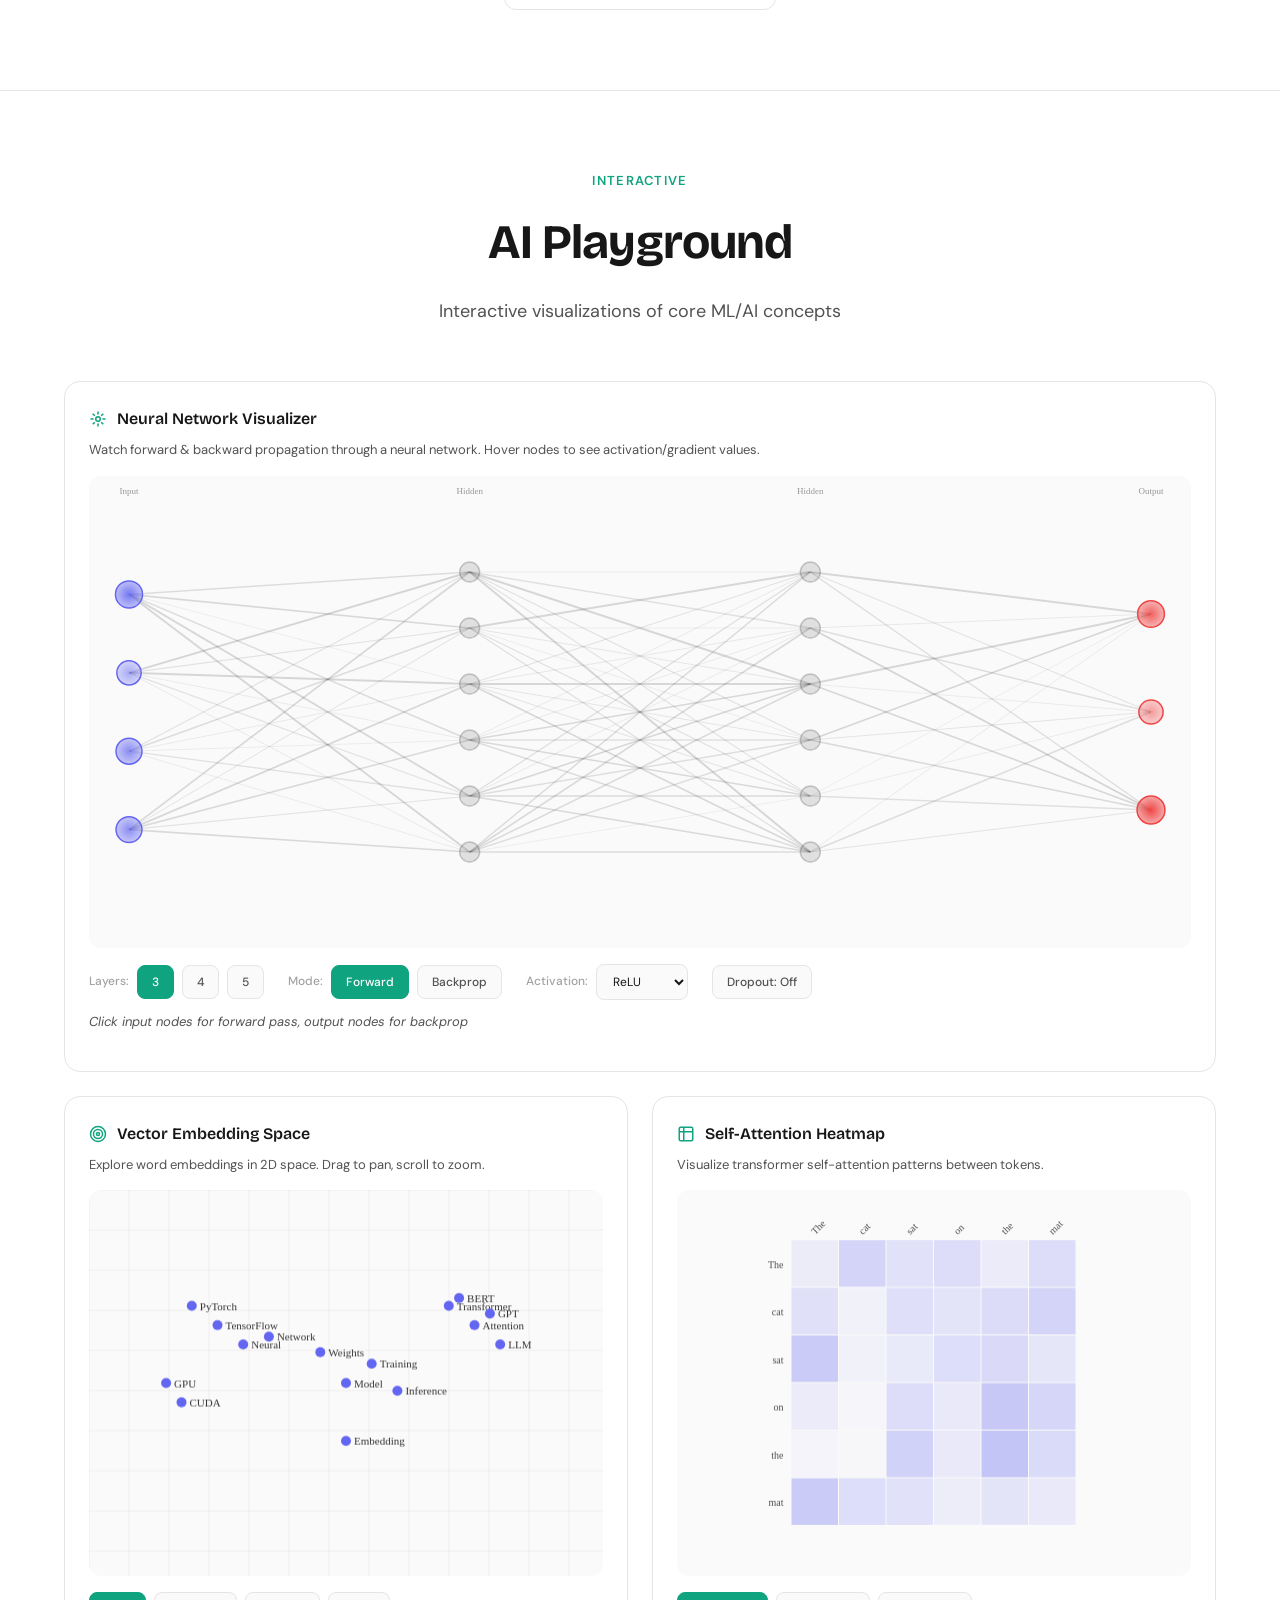
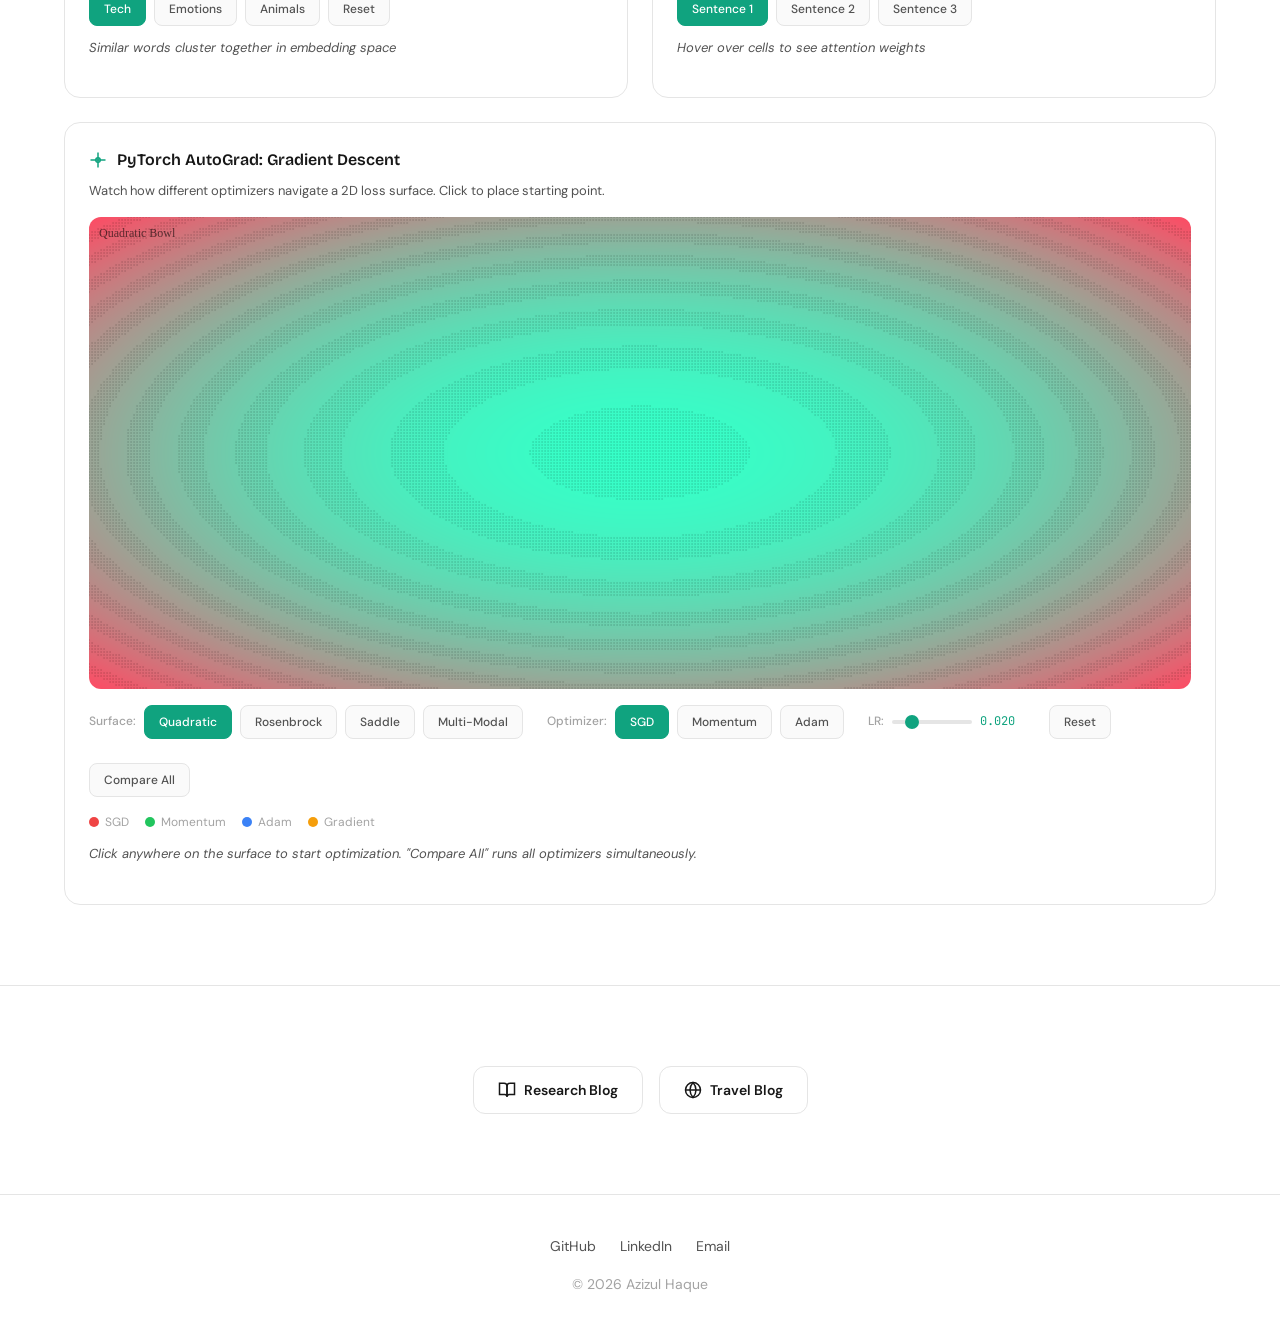
==== commit 6eca530a: "Add files via upload" ====
--- a/index.html
+++ b/index.html
@@ -110,45 +110,36 @@
             </div>
         </section>
 
-        <!-- Research Areas -->
-        <section class="section">
-            <div class="container">
-                <div class="section-header">
-                    <p class="section-label">Research</p>
-                    <h2 class="section-title">Areas of Focus</h2>
-                </div>
-                <div class="tags-grid">
-                    <span class="tag">Foundation Models</span>
-                <span class="tag">LLM Privacy & Security</span>
-                <span class="tag">Federated Learning</span>
-                <span class="tag">RL / LLM Alignment</span>
-                <span class="tag">GPU Acceleration</span>
-                <span class="tag">Multi-Modal AI</span>
-                <span class="tag">Distributed LLM Training</span>
-                <span class="tag">LLM Architecture</span>
-                    <span class="tag">Computer Vision</span>
-                    <span class="tag">Natural Language Processing</span>
-                    <span class="tag">Multi Agent Systems</span>
-                    <span class="tag">RAG</span>
-                    <span class="tag">GraphML</span>
-                    <span class="tag">Prompt Engineering</span>
-                    <span class="tag">Neurosymbolic AI</span>
-                    <span class="tag">Scaling Laws</span>
-                    <span class="tag">Pre-Training</span>
-                    <span class="tag">Post-Training</span>
-                    <span class="tag">LLM Evaluations</span>
-                    <span class="tag">Deep Agents</span>
-                    <span class="tag">Deep RL</span>
-                    <span class="tag">Model Threat & Defense</span>
-                    <span class="tag">Security Classification</span>
-                    <span class="tag">Adversarial ML</span>
-                    <span class="tag">Differential Privacy</span>
-                    <span class="tag">World Models</span>
-                    <span class="tag">Robotics</span>
-                    <span class="tag">Vision Language Action Models</span>
-                </div>
-            </div>
-        </section>
+       <!-- Research Areas -->
+<section class="section">
+    <div class="container">
+        <div class="section-header">
+            <p class="section-label">Research</p>
+            <h2 class="section-title">Areas of Focus</h2>
+        </div>
+
+        <div class="tags-grid">
+            <span class="tag">Large Language Models (LLMs)</span>
+            <span class="tag">LLM Truthfulness Evaluation</span>
+            <span class="tag">Transformer Fine-Tuning</span>
+            <span class="tag">Natural Language Processing</span>
+            <span class="tag">Mental Health NLP</span>
+            <span class="tag">Accessibility-Focused AI</span>
+            <span class="tag">Real-Time AI Systems</span>
+            <span class="tag">Delay-Buffered Editing Systems</span>
+            <span class="tag">Human-Centered AI</span>
+            <span class="tag">LLM Benchmarking (TruthfulQA)</span>
+            <span class="tag">Log-Likelihood Evaluation</span>
+            <span class="tag">Batch GPU Inference</span>
+            <span class="tag">Hugging Face Transformers</span>
+            <span class="tag">TensorFlow & PyTorch</span>
+            <span class="tag">Perceptual Hashing (pHash)</span>
+            <span class="tag">Video & Audio Processing (ffmpeg, moviepy)</span>
+            <span class="tag">LLM Hallucination Analysis</span>
+            <span class="tag">Scalable ML Experimentation</span>
+        </div>
+    </div>
+</section>
 
         <!-- Experience -->
         <section class="section" id="experience">
